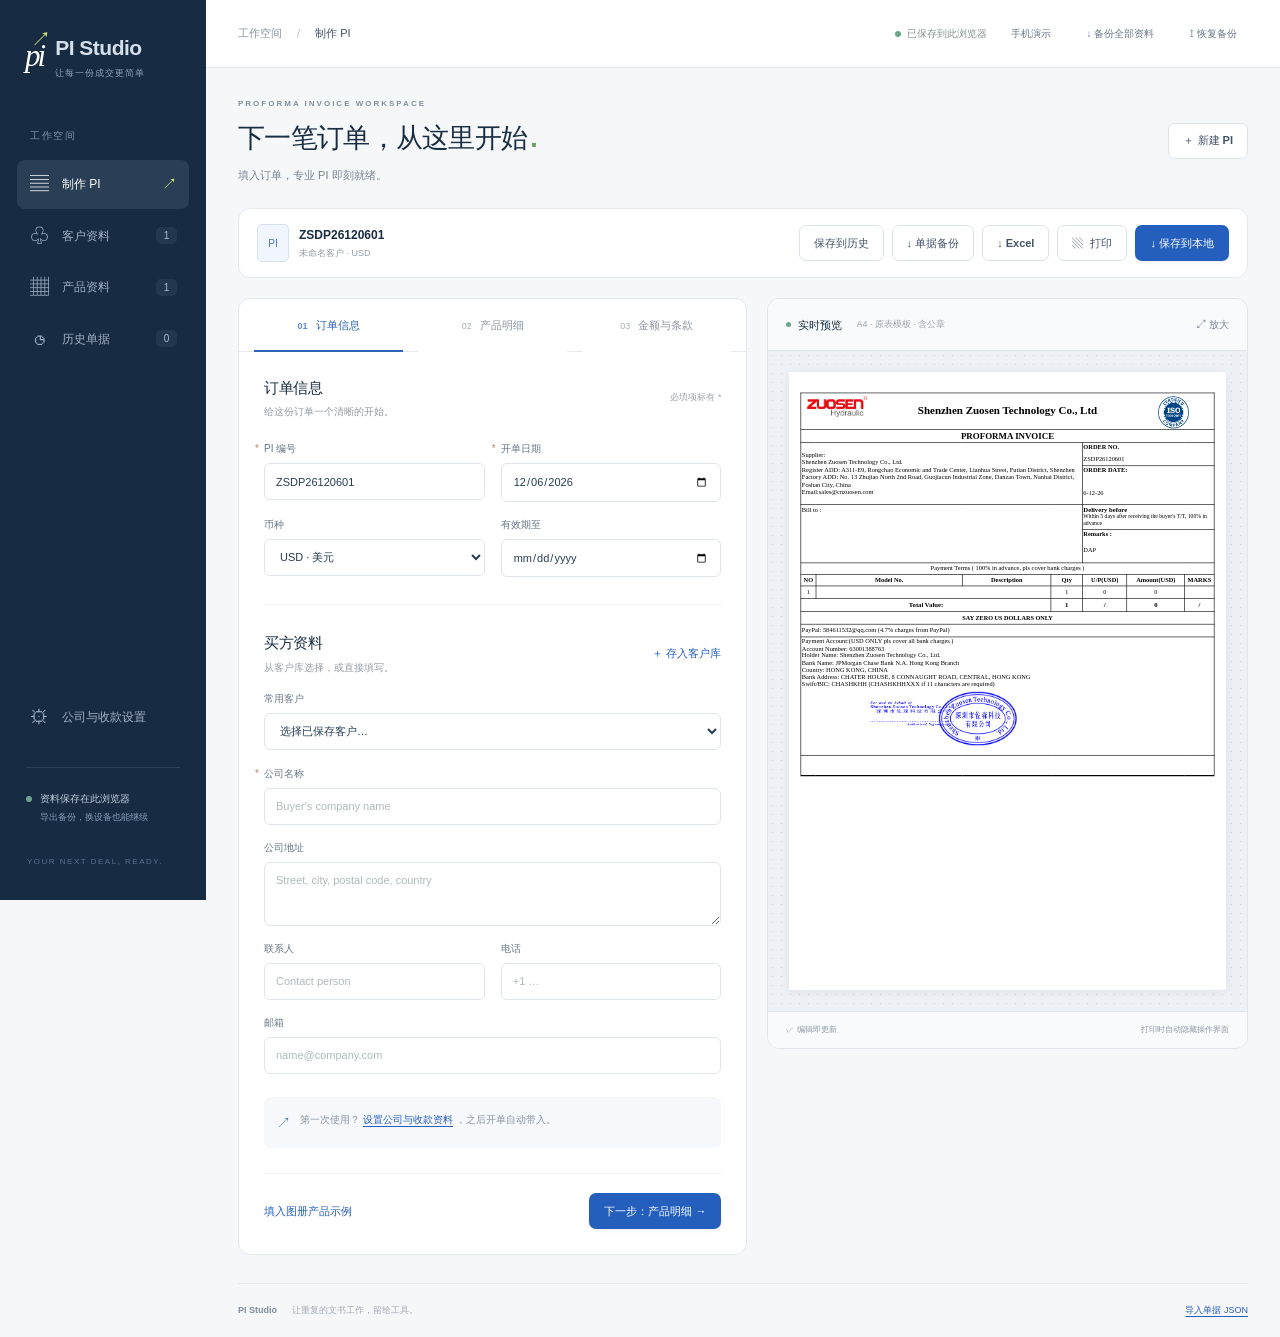
==== index.html @ 08037b8c "Publish mobile PI studio with original template and local PDF save" ====
<!doctype html>
<html lang="zh-CN">
<head>
  <meta charset="utf-8">
  <meta name="viewport" content="width=device-width, initial-scale=1, viewport-fit=cover">
  <meta name="theme-color" content="#172b43">
  <meta name="description" content="快速制作专业形式发票。实时预览、自动计算、Excel 导出和 PDF 打印，资料保存在本机。">
  <title>PI Studio · 快速制作形式发票</title>
  <link rel="icon" href="./favicon.svg" type="image/svg+xml">
  <link rel="stylesheet" href="./styles.css">
  <link rel="stylesheet" href="./mobile.css">
  <link rel="stylesheet" href="./template.css">
  <script defer src="./pi-utils.js"></script>
  <script defer src="./pi-pdf.js"></script>
  <script defer src="./app.js"></script>
</head>
<body>
  <a class="skip-link" href="#main">跳到主要内容</a>
  <header class="mobile-header mobile-only no-print"><div class="mobile-header-brand"><span class="mobile-brand-mark">pi</span><div><strong id="mobile-header-title">PI Studio</strong><span id="mobile-header-status">草稿自动保存在本机</span></div></div><button class="mobile-more-button" id="mobile-more" aria-label="更多操作" aria-haspopup="dialog"><svg viewBox="0 0 24 24" aria-hidden="true"><circle cx="5" cy="12" r="1.5"/><circle cx="12" cy="12" r="1.5"/><circle cx="19" cy="12" r="1.5"/></svg></button></header>
  <aside class="sidebar no-print">
    <a class="brand" href="#editor" aria-label="PI Studio 首页"><span class="brand-icon">pi<span>↗</span></span><span>PI Studio<small>让每一份成交更简单</small></span></a>
    <div class="nav-caption">工作空间</div>
    <nav aria-label="主要导航">
      <button class="nav-item active" data-view="editor"><span class="nav-icon">▤</span>制作 PI<span class="nav-arrow">↗</span></button>
      <button class="nav-item" data-view="customers"><span class="nav-icon">♧</span>客户资料<span class="nav-count" id="customer-count">0</span></button>
      <button class="nav-item" data-view="products"><span class="nav-icon">▦</span>产品资料<span class="nav-count" id="product-count">0</span></button>
      <button class="nav-item" data-view="history"><span class="nav-icon">◷</span>历史单据<span class="nav-count" id="history-count">0</span></button>
    </nav>
    <div class="sidebar-bottom">
      <button class="nav-item" data-view="settings"><span class="nav-icon">⚙</span>公司与收款设置</button>
      <div class="local-note"><span class="status-dot"></span><div>资料保存在此浏览器<small>导出备份，换设备也能继续</small></div></div>
      <div class="sidebar-foot">YOUR NEXT DEAL, READY.</div>
    </div>
  </aside>

  <div class="workspace">
    <header class="topbar no-print"><div class="breadcrumb">工作空间 <span>/</span> <strong id="breadcrumb-current">制作 PI</strong></div><div class="topbar-right"><span id="save-status" class="save-status" role="status"><span class="status-dot"></span>准备就绪</span><a class="button small ghost" href="./mobile-demo.html" target="_blank" rel="noopener" style="text-decoration:none">手机演示</a><button class="button small ghost" id="backup-all">↓ 备份全部资料</button><button class="button small ghost" id="restore-all">↥ 恢复备份</button></div></header>
    <main id="main">
      <section id="view-editor" class="view active">
        <div class="page-heading no-print"><div><div class="eyebrow">PROFORMA INVOICE WORKSPACE</div><h1>下一笔订单，从这里开始<span>.</span></h1><p>填入订单，专业 PI 即刻就绪。</p></div><button class="button secondary" id="new-invoice">＋ 新建 PI</button></div>
        <div class="action-bar no-print"><div class="document-name"><span class="doc-badge">PI</span><div><strong id="document-number">新建形式发票</strong><span id="document-subtitle">未命名客户 · USD</span></div></div><div class="action-buttons"><button class="button secondary" id="save-invoice">保存到历史</button><button class="button secondary" id="export-json" title="保存当前 PI 数据，可在其他设备导入">↓ 单据备份</button><button class="button secondary" id="export-excel">↓ Excel</button><button class="button secondary" id="print-invoice"><span>▧</span> 打印</button><button class="button primary" id="save-local" title="直接下载含公章的 A4 PDF 文件">↓ 保存到本地</button></div></div>
        <div class="editor-layout">
          <section class="editor-panel no-print" aria-label="PI 编辑表单">
            <div class="editor-tabs" role="tablist" aria-label="编辑步骤">
              <button class="editor-tab active" id="tab-order" role="tab" aria-selected="true" aria-controls="panel-order" data-panel="order"><span>01</span> 订单信息</button>
              <button class="editor-tab" id="tab-items" role="tab" aria-selected="false" aria-controls="panel-items" data-panel="items"><span>02</span> 产品明细</button>
              <button class="editor-tab" id="tab-terms" role="tab" aria-selected="false" aria-controls="panel-terms" data-panel="terms"><span>03</span> 金额与条款</button>
              <button class="editor-tab mobile-only" id="tab-preview" role="tab" aria-selected="false" aria-controls="invoice-preview-panel" data-panel="preview"><span>04</span> 预览</button>
            </div>

            <div id="panel-order" class="editor-content tab-panel active" role="tabpanel" aria-labelledby="tab-order">
              <div class="section-title"><div><h2>订单信息</h2><p>给这份订单一个清晰的开始。</p></div><span class="subtle-tag">必填项标有 *</span></div>
              <div class="form-grid order-meta-grid">
                <label class="meta-number">PI 编号 <span class="required">*</span><input data-field="meta.number" autocomplete="off" placeholder="例：PI20261009-001" maxlength="100"></label>
                <label>开单日期 <span class="required">*</span><input data-field="meta.date" type="date"></label>
                <label>币种<select data-field="meta.currency"><option value="USD">USD · 美元</option><option value="EUR">EUR · 欧元</option><option value="CNY">CNY · 人民币</option><option value="GBP">GBP · 英镑</option></select></label>
                <details class="meta-extra-details" id="meta-extra-details" open><summary class="mobile-only">有效期 <span>选填</span></summary><label>有效期至<input data-field="meta.validUntil" type="date"></label></details>
              </div>
              <div class="section-divider"></div>
              <div class="section-title compact"><div><h2>买方资料</h2><p>从客户库选择，或直接填写。</p></div><button class="text-button" id="save-customer">＋ 存入客户库</button></div>
              <label class="full-label">常用客户<select id="customer-select"><option value="">选择已保存客户…</option></select></label>
              <div class="form-grid">
                <label class="span-2">公司名称 <span class="required">*</span><input data-field="buyer.name" placeholder="Buyer's company name" autocomplete="organization" maxlength="200"></label>
                <details class="buyer-details span-2" id="buyer-details" open><summary class="mobile-only">地址与联系方式 <span>选填</span></summary><div class="form-grid"><label class="span-2">公司地址<textarea data-field="buyer.address" placeholder="Street, city, postal code, country" rows="2" maxlength="2000"></textarea></label>
                <label>联系人<input data-field="buyer.contact" placeholder="Contact person" maxlength="200"></label>
                <label>电话<input data-field="buyer.phone" type="tel" placeholder="+1 …" maxlength="80"></label>
                <label class="span-2">邮箱<input data-field="buyer.email" type="email" placeholder="name@company.com" maxlength="254"></label></div></details>
              </div>
              <div class="info-note"><span>↗</span><div>第一次使用？<button class="inline-button" data-view="settings">设置公司与收款资料</button>，之后开单自动带入。</div></div>
              <div class="panel-footer"><button class="text-button" id="load-demo">填入图册产品示例</button><button class="button primary" data-next="items">下一步：产品明细 →</button></div>
            </div>

            <div id="panel-items" class="editor-content tab-panel" role="tabpanel" aria-labelledby="tab-items" hidden>
              <div class="section-title"><div><h2>产品明细</h2><p>数量 × 单价，金额自动计算。</p></div><button class="button small secondary" id="add-item">＋ 添加产品</button></div>
              <label class="full-label">从产品库添加<select id="product-select"><option value="">选择已保存产品…</option></select></label>
              <div id="items-editor"></div>
              <button class="add-item-area" id="add-item-bottom">＋ 再添加一项产品</button>
              <div class="items-summary"><span>产品小计 <small id="items-count">0 项</small></span><strong id="items-subtotal">USD 0.00</strong></div>
              <div class="panel-footer"><button class="button ghost" data-next="order">← 订单信息</button><button class="button primary" data-next="terms">下一步：金额与条款 →</button></div>
            </div>

            <div id="panel-terms" class="editor-content tab-panel" role="tabpanel" aria-labelledby="tab-terms" hidden>
              <div class="section-title"><div><h2>金额与条款</h2><p>确认费用、交付与付款约定。</p></div></div>
              <div class="form-grid">
                <label>运费<input data-field="adjustments.shipping" type="number" min="0" step="0.01" inputmode="decimal"></label>
                <label>其他费用<input data-field="adjustments.other" type="number" min="0" step="0.01" inputmode="decimal"></label>
                <label>折扣金额<input data-field="adjustments.discount" type="number" min="0" step="0.01" inputmode="decimal"></label>
                <label>订金比例（%）<input data-field="adjustments.depositPercent" type="number" min="0" max="100" step="0.01" inputmode="decimal"></label>
              </div>
              <div class="total-card"><div><span>订单总额</span><strong id="total-display">USD 0.00</strong></div><div class="deposit-breakdown"><span>订金 <b id="deposit-display">0.00</b></span><span>尾款 <b id="balance-display">0.00</b></span></div></div>
              <div class="form-grid">
                <label>贸易条款<select data-field="meta.incoterm"><option value="">请选择</option><option>EXW</option><option>FCA</option><option>FOB</option><option>CFR</option><option>CIF</option><option>CPT</option><option>CIP</option><option>DAP</option><option>DPU</option><option>DDP</option><option>FAS</option></select></label>
                <label>指定地点 / 港口<input data-field="meta.port" placeholder="例：DAP Berlin, Germany" maxlength="200"></label>
                <label class="span-2">交货期<input data-field="meta.leadTime" placeholder="例：Within 25 days after receipt of deposit" maxlength="200"></label>
                <label class="span-2">付款条款<textarea data-field="meta.paymentTerms" rows="3" placeholder="例：30% T/T deposit, 70% balance before shipment." maxlength="2000"></textarea></label>
                <label class="span-2">备注 / 其他约定<textarea data-field="notes" rows="3" placeholder="Packaging, warranty, shipping instructions…" maxlength="8000"></textarea></label>
              </div>
              <details class="bank-details"><summary>本单卖方与收款资料 <span>点击展开编辑</span></summary><div id="invoice-seller-fields" class="form-grid"></div><div id="invoice-bank-fields" class="form-grid"></div></details>
              <div class="panel-footer"><button class="button ghost" data-next="items">← 产品明细</button><button class="button primary" id="finish-invoice">检查并打印 PI →</button></div>
            </div>
            <div id="validation" class="validation" role="alert" hidden></div>
          </section>

          <section class="preview-panel" id="invoice-preview-panel" aria-label="PI 实时预览" tabindex="0">
            <div class="preview-toolbar no-print"><div><span class="live-dot"></span><strong>实时预览</strong><span class="preview-size">A4 · 原表模板 · 含公章</span></div><div class="preview-tools"><button class="text-button mobile-only" id="preview-zoom" aria-pressed="false">100% 阅读</button><button class="text-button" id="expand-preview">⤢ 放大</button></div></div>
            <div class="mobile-preview-hint mobile-only no-print" id="preview-hint">点「100% 阅读」查看细节，左右滑动单据。</div>
            <div class="preview-stage" id="preview-stage"><div id="invoice-viewport"><article id="invoice" class="invoice-paper" lang="en" aria-label="Proforma invoice"></article></div></div>
            <div class="preview-foot no-print"><span>✓ 编辑即更新</span><span>打印时自动隐藏操作界面</span></div>
          </section>
        </div>
      </section>

      <section id="view-customers" class="view no-print" hidden></section>
      <section id="view-products" class="view no-print" hidden></section>
      <section id="view-history" class="view no-print" hidden></section>
      <section id="view-settings" class="view no-print" hidden></section>
      <footer class="workspace-footer no-print"><span>PI Studio</span><span>让重复的文书工作，留给工具。</span><button class="inline-button" id="import-invoice">导入单据 JSON</button></footer>
    </main>
  </div>

  <div class="mobile-action-dock mobile-only no-print" id="mobile-dock"><div class="mobile-dock-total"><small>订单总额</small><strong id="mobile-total">USD 0.00</strong></div><button class="button secondary" id="mobile-preview-btn">预览</button><button class="button primary" id="mobile-next">下一步 →</button></div>
  <nav class="mobile-nav mobile-only no-print" aria-label="手机工作区导航">
    <button class="mobile-nav-item active" data-view="editor"><svg viewBox="0 0 24 24" aria-hidden="true"><path d="M14 3H5a1 1 0 0 0-1 1v16a1 1 0 0 0 1 1h14a1 1 0 0 0 1-1V9zM14 3v6h6M8 13h8M8 17h5"/></svg><span>制作</span></button>
    <button class="mobile-nav-item" data-view="customers"><svg viewBox="0 0 24 24" aria-hidden="true"><circle cx="9" cy="8" r="3"/><path d="M3 21v-3a6 6 0 0 1 12 0v3M16 5a3 3 0 0 1 0 6M17 14a5 5 0 0 1 4 5v2"/></svg><span>客户</span></button>
    <button class="mobile-nav-item" data-view="products"><svg viewBox="0 0 24 24" aria-hidden="true"><path d="m12 3 9 5-9 5-9-5zM3 8v9l9 5 9-5V8M12 13v9M7 5.8l9 5"/></svg><span>产品</span></button>
    <button class="mobile-nav-item" data-view="history"><svg viewBox="0 0 24 24" aria-hidden="true"><path d="M3 11a9 9 0 1 1 2 7M3 5v6h6M12 7v5l3 2"/></svg><span>历史</span></button>
    <button class="mobile-nav-item" data-view="settings"><svg viewBox="0 0 24 24" aria-hidden="true"><circle cx="12" cy="12" r="3"/><path d="m9 3-1 3-3 1-2 3 2 2-1 3 2 3 3-1 3 2 3-2 3 1 2-3-1-3 2-2-2-3-3-1-1-3z"/></svg><span>设置</span></button>
  </nav>

  <dialog id="mobile-sheet" class="bottom-sheet no-print" aria-labelledby="mobile-sheet-title"><div class="sheet-heading"><div><h2 id="mobile-sheet-title">单据操作</h2><p>你的资料仅保存在此浏览器</p></div><button class="icon-button" id="close-mobile-sheet" aria-label="关闭操作菜单">×</button></div><div class="sheet-action-list">
    <button class="sheet-action" data-mobile-action="local"><svg viewBox="0 0 24 24" aria-hidden="true"><path d="M12 3v12m-4-4 4 4 4-4M4 15v6h16v-6"/></svg><div><strong>保存到本地</strong><small>直接下载含公章的 A4 PDF 文件</small></div><span>›</span></button>
    <button class="sheet-action" data-mobile-action="print"><svg viewBox="0 0 24 24" aria-hidden="true"><path d="M6 9V3h12v6M6 18H3V9h18v9h-3M6 14h12v7H6zM17 11h1"/></svg><div><strong>打印 / 保存 PDF</strong><small>系统打印中选择「另存为 PDF」</small></div><span>›</span></button>
    <button class="sheet-action" data-mobile-action="share"><svg viewBox="0 0 24 24" aria-hidden="true"><path d="M12 15V3m-4 4 4-4 4 4M5 11v10h14V11"/></svg><div><strong>分享 Excel 文件</strong><small>通过手机系统分享发送单据</small></div><span>›</span></button>
    <button class="sheet-action" data-mobile-action="excel"><svg viewBox="0 0 24 24" aria-hidden="true"><path d="M14 3H5v18h14V8zM14 3v5h5M8 12l6 6m0-6-6 6"/></svg><div><strong>下载 Excel</strong><small>可继续编辑的 .xlsx 文件</small></div><span>›</span></button>
    <button class="sheet-action" data-mobile-action="save"><svg viewBox="0 0 24 24" aria-hidden="true"><path d="M19 21H3V3h14l4 4v14zM7 3v6h9V3M7 21v-8h10v8"/></svg><div><strong>保存到历史</strong><small>按 PI 编号保存，随时重新打开</small></div><span>›</span></button>
    <button class="sheet-action" data-mobile-action="new"><svg viewBox="0 0 24 24" aria-hidden="true"><path d="M12 5v14M5 12h14"/></svg><div><strong>新建 PI</strong><small>带入默认公司、收款和付款条款</small></div><span>›</span></button>
    <button class="sheet-action" data-mobile-action="demo"><svg viewBox="0 0 24 24" aria-hidden="true"><path d="m8 4 12 8-12 8z"/></svg><div><strong>体验图册产品示例</strong><small>虚构客户 + 图册液压泵，价格待填</small></div><span>›</span></button>
    <div class="sheet-divider"></div>
    <button class="sheet-action" data-mobile-action="backup"><svg viewBox="0 0 24 24" aria-hidden="true"><path d="M12 3v12m-4-4 4 4 4-4M4 15v6h16v-6"/></svg><div><strong>备份全部资料</strong><small>换手机前先导出，包含客户和单据</small></div><span>›</span></button>
    <button class="sheet-action" data-mobile-action="restore"><svg viewBox="0 0 24 24" aria-hidden="true"><path d="M12 16V4m-4 4 4-4 4 4M4 15v6h16v-6"/></svg><div><strong>恢复全部备份</strong><small>导入 PI Studio JSON 备份</small></div><span>›</span></button>
    <button class="sheet-action" data-mobile-action="import"><svg viewBox="0 0 24 24" aria-hidden="true"><path d="M14 3H5v18h14V8zM14 3v5h5M3 13h10m-3-3 3 3-3 3"/></svg><div><strong>导入单份 PI</strong><small>打开之前导出的单据 JSON</small></div><span>›</span></button>
    <button class="sheet-action" data-mobile-action="invoice-backup"><svg viewBox="0 0 24 24" aria-hidden="true"><path d="M14 3H5v18h14V8zM14 3v5h5M12 11v7m-3-3 3 3 3-3"/></svg><div><strong>备份当前 PI</strong><small>单份 JSON，可换设备接着编辑</small></div><span>›</span></button>
  </div></dialog>

  <dialog id="edit-dialog" class="edit-dialog no-print"><form id="dialog-form"><div class="dialog-heading"><h2 id="dialog-title">编辑资料</h2><button class="icon-button" type="button" id="close-dialog" aria-label="关闭">×</button></div><div id="dialog-fields" class="form-grid"></div><div class="dialog-actions"><button class="button secondary" type="button" id="cancel-dialog">取消</button><button class="button primary" type="submit">保存资料</button></div></form></dialog>
  <dialog id="confirm-dialog" class="confirm-dialog no-print"><h2 id="confirm-title"></h2><p id="confirm-message"></p><div class="dialog-actions"><button class="button secondary" id="confirm-cancel">取消</button><button class="button primary" id="confirm-ok">确定</button></div></dialog>
  <div id="toast" class="toast no-print" role="status" aria-live="polite" hidden></div>
  <input type="file" id="json-file" accept=".json,application/json" hidden>
</body>
</html>
---- styles.css ----
:root{--ink:#192d43;--muted:#7a8593;--line:#e5e9ee;--bg:#f5f7f9;--blue:#255fbe;--green:#477e6b;--sidebar:206px;--radius:12px;font-family:Inter,-apple-system,BlinkMacSystemFont,"Segoe UI","PingFang SC","Microsoft YaHei",sans-serif;color:var(--ink);background:var(--bg);font-synthesis:none}
*{box-sizing:border-box}body{margin:0;font-size:13px;line-height:1.5}button,input,textarea,select{font:inherit}button,a,input,textarea,select{-webkit-tap-highlight-color:transparent}button{cursor:pointer}a{color:inherit}button{color:inherit}button:disabled{opacity:.5;cursor:default}button:focus-visible,a:focus-visible,summary:focus-visible{outline:3px solid #75a8ed;outline-offset:3px}button{transition:background-color .15s,color .15s,box-shadow .15s}button:active{transform:translateY(1px)}[hidden]{display:none!important}.skip-link{position:fixed;left:20px;top:-60px;z-index:50;padding:12px;background:white}.skip-link:focus{top:12px}.sidebar{position:fixed;inset:0 auto 0 0;width:var(--sidebar);background:#172b43;color:#d6dfeb;padding:32px 17px;display:flex;flex-direction:column;z-index:20}.brand{display:flex;gap:12px;align-items:center;text-decoration:none;padding:0 8px;font-size:21px;font-weight:650;letter-spacing:-.5px;white-space:nowrap}.brand-icon{position:relative;display:inline-flex;align-items:center;font-family:Georgia,serif;font-style:italic;font-weight:normal;font-size:31px;letter-spacing:-3px;color:white}.brand-icon span{position:absolute;font-style:normal;color:#d6ef79;font-family:Arial,sans-serif;right:-5px;top:-9px;font-size:20px}.brand small{display:block;font-size:9px;font-weight:400;color:#8fa2b8;margin-top:3px;letter-spacing:1px}.nav-caption{font-size:10px;letter-spacing:1.5px;color:#8195ad;margin:48px 13px 14px}.nav-item{display:flex;align-items:center;width:100%;border:0;background:transparent;gap:12px;color:#9fb0c4;min-height:45px;border-radius:8px;padding:10px 12px;text-align:left;margin:3px 0;font-size:12px}.nav-item.active{background:#2a3e56;color:#fff}.nav-icon{font-size:19px;width:21px;text-align:center;font-weight:400}.nav-arrow{margin-left:auto;color:#d6ef79;font-size:15px}.nav-count{margin-left:auto;font-size:10px;background:#23384f;color:#a6b8cc;min-width:21px;text-align:center;padding:1px 5px;border-radius:5px}.sidebar-bottom{margin-top:auto}.local-note{display:flex;align-items:flex-start;gap:8px;font-size:10px;border-top:1px solid #304156;margin:25px 9px 0;padding-top:23px;color:#c0cddd}.status-dot,.live-dot{display:inline-block;border-radius:50%;width:6px;height:6px;background:#6ba68a;flex-shrink:0}.local-note .status-dot{margin-top:5px}.local-note small{display:block;color:#859bb4;font-size:9px;margin-top:5px}.sidebar-foot{color:#59718c;font-size:8px;letter-spacing:1.5px;margin:32px 10px 0}.workspace{margin-left:var(--sidebar)}.topbar{height:68px;border-bottom:1px solid var(--line);background:#fff;display:flex;align-items:center;justify-content:space-between;padding:0 32px}.breadcrumb{font-size:11px;color:#8994a0}.breadcrumb span{padding:0 12px;color:#b7bec8}.breadcrumb strong{font-weight:500;color:#425064}.topbar-right{display:flex;align-items:center;gap:13px}.save-status{display:flex;align-items:center;gap:6px;color:#87918e;font-size:10px;white-space:nowrap}main{padding:30px 32px 0;max-width:1800px;margin:auto}.page-heading{display:flex;align-items:center;justify-content:space-between;margin-bottom:25px}.eyebrow{font-size:8px;letter-spacing:2px;color:#8190a0;font-weight:600;margin-bottom:10px}h1{font-size:27px;font-weight:600;line-height:1.4;letter-spacing:-.7px;margin:0}h1 span{color:#759d67;margin-left:3px}.page-heading p{font-size:11px;color:var(--muted);margin:9px 0 0}.button{border:1px solid transparent;border-radius:7px;min-height:36px;padding:8px 14px;font-size:11px;font-weight:550;display:inline-flex;gap:7px;align-items:center;justify-content:center;white-space:nowrap}.button.primary{background:var(--blue);color:#fff;box-shadow:0 2px 3px #1e4c8d12}.button.secondary{background:white;border-color:#dce2e9;color:#42536a}.button.ghost{background:transparent;color:#6a778a}.button.small{min-height:29px;padding:5px 10px;font-size:10px}.text-button,.inline-button{background:none;border:0;color:var(--blue);font-size:11px;padding:2px 0;white-space:nowrap}.inline-button{text-decoration:underline;text-underline-offset:3px}.action-bar{display:flex;justify-content:space-between;align-items:center;gap:12px;padding:15px 18px;background:white;border:1px solid var(--line);border-radius:var(--radius);margin-bottom:20px}.document-name{display:flex;align-items:center;gap:10px;min-width:0}.doc-badge{border:1px solid #d6e1f4;background:#f0f5fe;color:#4579b9;font-size:10px;width:32px;height:38px;border-radius:5px;display:flex;align-items:center;justify-content:center;flex-shrink:0}.document-name strong{display:block;font-size:12px;font-weight:600;max-width:240px;overflow:hidden;text-overflow:ellipsis;white-space:nowrap}.document-name div>span{display:block;color:#929ba6;font-size:9px;margin-top:3px;max-width:250px;overflow:hidden;text-overflow:ellipsis;white-space:nowrap}.action-buttons{display:flex;gap:8px;flex-wrap:wrap}.editor-layout{display:grid;grid-template-columns:minmax(0,1.06fr) minmax(0,1fr);align-items:start;gap:20px}.editor-panel{border:1px solid var(--line);background:white;border-radius:var(--radius);overflow:hidden}.editor-tabs{display:flex;border-bottom:1px solid var(--line);padding:0 15px;gap:15px}.editor-tab{flex:1;border:0;border-bottom:2px solid transparent;color:#8b94a2;background:white;padding:18px 0 16px;font-size:11px;white-space:nowrap;margin-bottom:-1px}.editor-tab span{font-size:9px;margin-right:5px;opacity:.75}.editor-tab.active{border-bottom-color:#2c63b8;color:#2c63b8;font-weight:600}.editor-content{padding:25px}.section-title{display:flex;gap:12px;align-items:center;justify-content:space-between;margin-bottom:22px}.section-title h2{font-size:15px;letter-spacing:-.4px;margin:0;font-weight:600}.section-title p{font-size:10px;color:#939ca7;margin:5px 0 0}.section-title.compact{margin-bottom:16px}.subtle-tag{font-size:9px;color:#9ca5af;white-space:nowrap}.form-grid{display:grid;grid-template-columns:1fr 1fr;gap:15px 16px}.form-grid label,.full-label{display:flex;flex-direction:column;gap:7px;font-size:10px;color:#677585;font-weight:500;position:relative}.required{color:#b08964;font-size:10px;position:absolute;left:auto;top:0;transform:translateX(-9px)}input,textarea,select{width:100%;border:1px solid #e0e5eb;border-radius:6px;background:#fff;color:#263c54;padding:9px 11px;font-size:11px;min-height:37px;outline:none;transition:border-color .15s,box-shadow .15s}input:focus,textarea:focus,select:focus{border-color:#6e98d0;box-shadow:0 0 0 3px #2f6dc713}input::placeholder,textarea::placeholder{color:#b1b7c0;font-weight:400}textarea{resize:vertical;line-height:1.5;min-height:64px}input[type=number]{appearance:textfield;-moz-appearance:textfield}input::-webkit-inner-spin-button{opacity:1}select{cursor:pointer;padding-right:26px}input[type=date]{min-width:0}.span-2{grid-column:1/-1}.section-divider{height:1px;background:#eef0f4;margin:27px 0}.full-label{margin-bottom:16px}.info-note{display:flex;gap:9px;margin-top:23px;background:#f6f8fb;padding:12px;border-radius:7px;font-size:10px;color:#8994a2;line-height:1.8}.info-note>span{color:#6388b6;font-size:15px}.info-note .inline-button{font-size:10px;margin:0 3px}.panel-footer{border-top:1px solid #edf0f3;margin-top:25px;padding-top:19px;display:flex;align-items:center;justify-content:space-between;gap:12px}.preview-panel{background:#edf0f4;border:1px solid #e0e5eb;border-radius:var(--radius);position:sticky;top:20px;overflow:hidden}.preview-toolbar{display:flex;justify-content:space-between;align-items:center;padding:16px 18px;background:#f9fafb;border-bottom:1px solid #e1e6ec}.preview-toolbar>div{display:flex;align-items:center;gap:7px}.live-dot{width:5px;height:5px}.preview-toolbar strong{font-size:11px;font-weight:500}.preview-size{font-size:9px;color:#9aa4af;margin-left:7px}.preview-toolbar button{color:#738397;font-size:10px}.preview-stage{padding:21px;overflow:hidden;min-height:200px;background-color:#edf0f4;background-image:radial-gradient(#ced5df 0.6px,transparent .6px);background-size:9px 9px}#invoice-viewport{position:relative;margin:auto}.invoice-paper{width:720px;min-height:1018px;padding:42px 38px 35px;background:#fff;box-shadow:0 3px 16px #26364c10;transform-origin:top left;color:#243446;font-family:Arial,"PingFang SC","Microsoft YaHei",sans-serif;font-size:11px;line-height:1.55;overflow-wrap:anywhere}.invoice-top{display:flex;align-items:flex-start;justify-content:space-between;padding-bottom:20px;border-bottom:2px solid #22364d;gap:25px}.invoice-wordmark{display:flex;align-items:center;gap:11px;max-width:60%}.invoice-logo{max-width:100px;max-height:60px;object-fit:contain}.invoice-company{font-size:17px;font-weight:700;line-height:1.25;color:#22364d;white-space:pre-line}.invoice-type{text-align:right;font-size:22px;line-height:1.2;letter-spacing:1px;font-weight:700}.invoice-type small{display:block;font-size:8px;letter-spacing:1.7px;font-weight:400;color:#8996a5;margin-top:7px}.invoice-meta{display:flex;justify-content:space-between;padding:11px 0;margin-bottom:17px;color:#627386;font-size:9px;border-bottom:1px solid #e4e8ec;gap:10px}.invoice-meta b{color:#243446;font-weight:600}.invoice-parties{display:grid;grid-template-columns:1fr 1fr;gap:30px;margin-bottom:23px}.invoice-label{font-size:8px;color:#8a97a6;letter-spacing:1.4px;font-weight:600;margin-bottom:7px}.party-name{font-weight:700;font-size:12px;margin-bottom:4px;white-space:pre-line}.party-detail{font-size:10px;color:#627182;white-space:pre-line}.invoice-table{border-collapse:collapse;width:100%;font-size:10px;table-layout:fixed}.invoice-table th{background:#f1f4f7;color:#42546a;font-size:8px;letter-spacing:.4px;text-align:left;padding:10px 6px;border-top:1px solid #d9e1e9;border-bottom:1px solid #d9e1e9;line-height:1.5}.invoice-table td{padding:13px 6px;vertical-align:top;border-bottom:1px solid #e7ebef}.invoice-table .num{text-align:right;font-variant-numeric:tabular-nums}.invoice-table .center{text-align:center}.invoice-table .item-desc{font-weight:600;white-space:pre-line}.invoice-table .item-spec{font-size:9px;color:#7c8897;white-space:pre-line;margin-top:3px}.invoice-table .item-model{white-space:pre-line}.invoice-table .item-marks{white-space:pre-line;font-size:9px}.invoice-summary{display:flex;justify-content:space-between;gap:25px;margin-top:21px}.invoice-delivery{flex:1;color:#6c7b8a;font-size:9px}.invoice-delivery p{margin:0 0 7px;white-space:pre-line}.invoice-delivery b{color:#34495f}.invoice-totals{width:235px;flex-shrink:0;font-size:10px}.invoice-totals>div{display:flex;justify-content:space-between;gap:12px;padding:4px 0}.invoice-totals>div span:last-child{font-variant-numeric:tabular-nums;white-space:nowrap}.invoice-totals .grand-total{border-top:1px solid #263e56;border-bottom:1px solid #e4e8ed;font-size:14px;font-weight:700;margin:8px 0;padding:10px 0;color:#1f426a}.invoice-terms{margin-top:27px;padding-top:15px;border-top:1px solid #e3e8ed}.invoice-terms p{margin:5px 0 12px;font-size:10px;white-space:pre-line;color:#596b7e}.invoice-bank{display:grid;grid-template-columns:1fr 1fr;gap:7px 20px;background:#f6f8fa;padding:14px;margin-top:19px;font-size:9px}.invoice-bank .invoice-label{grid-column:1/-1;margin-bottom:0}.invoice-bank>div:not(.invoice-label){white-space:pre-line;color:#56697e}.invoice-bank b{display:block;color:#30465d;font-size:8px;margin-bottom:2px;font-weight:500}.invoice-signatures{display:flex;justify-content:space-between;gap:45px;margin-top:45px;font-size:9px;color:#798696}.invoice-signatures>div{width:40%;border-top:1px solid #bcc7d2;padding-top:8px}.invoice-footer{margin-top:25px;padding-top:10px;border-top:1px solid #edf0f3;display:flex;justify-content:space-between;font-size:7px;letter-spacing:.6px;color:#a7b0ba}.placeholder-text{color:#b6bec8}.preview-foot{padding:12px 18px;display:flex;justify-content:space-between;font-size:8px;color:#8e9aa7;background:#f9fafb;border-top:1px solid #e1e6ec}.preview-expanded{position:fixed;inset:16px 8%;z-index:35;overflow:auto;max-height:calc(100vh - 32px);box-shadow:0 15px 100px #16294455}.preview-expanded .preview-stage{max-width:900px;margin:auto}.preview-expanded .preview-toolbar{position:sticky;top:0;z-index:2}.preview-expanded .preview-foot{display:none}.preview-backdrop{position:fixed;inset:0;background:#1428407a;z-index:34}.item-card{border:1px solid var(--line);border-radius:8px;margin-bottom:15px;padding:16px}.item-card-heading{display:flex;justify-content:space-between;align-items:center;margin-bottom:13px}.item-index{font-size:10px;font-weight:600;color:#567497}.item-card-actions{display:flex;gap:12px}.item-card-actions button{font-size:9px;color:#8591a0;background:none;border:0;padding:2px}.item-card .form-grid{gap:11px}.item-card .quantity-grid{display:grid;grid-template-columns:1fr .7fr 1.1fr;gap:10px;grid-column:1/-1}.line-total{display:flex;justify-content:space-between;font-size:10px;background:#f7f9fb;border-radius:5px;margin-top:13px;padding:8px 10px;color:#8592a0}.line-total strong{color:#415e7d;font-weight:600;font-variant-numeric:tabular-nums}.add-item-area{width:100%;border:1px dashed #ccd8e7;color:#52739a;background:#f9fbfd;border-radius:7px;padding:12px;font-size:11px}.items-summary{display:flex;justify-content:space-between;padding:19px 0 0;font-size:11px}.items-summary small{margin-left:8px;font-size:9px;color:#9aa4af}.items-summary strong{font-size:16px;font-variant-numeric:tabular-nums}.total-card{padding:18px 20px;background:#f2f6fc;border:1px solid #e3ebf8;border-radius:9px;margin:20px 0 24px}.total-card>div:first-child{display:flex;justify-content:space-between;align-items:center;font-size:11px;color:#5d7596}.total-card strong{font-size:24px;font-weight:600;font-variant-numeric:tabular-nums;letter-spacing:-.7px;color:#285a9e}.deposit-breakdown{display:flex;gap:25px;font-size:10px;color:#8496af;border-top:1px solid #e1e9f5;margin-top:12px;padding-top:12px;justify-content:flex-end}.deposit-breakdown b{color:#547297;margin-left:8px;font-weight:500}.bank-details{border:1px solid #e4e9ef;border-radius:7px;padding:12px 13px;margin-top:20px}.bank-details summary{cursor:pointer;font-size:11px;color:#627991}.bank-details summary span{font-size:9px;color:#9aa6b3;float:right}.bank-details .form-grid{margin-top:20px}.validation{margin:0 24px 23px;padding:12px 16px;background:#fff6ee;border:1px solid #ecd8c1;border-radius:7px;color:#9c6333;font-size:11px}.validation ul{margin:5px 0;padding-left:18px}.workspace-footer{display:flex;align-items:center;gap:15px;margin-top:28px;padding:18px 0;border-top:1px solid #e6eaef;color:#a3abb5;font-size:9px}.workspace-footer>span:first-child{font-weight:600;color:#7f8e9e}.workspace-footer button{margin-left:auto;font-size:9px}.empty-state{text-align:center;padding:70px 25px;background:white;border:1px solid var(--line);border-radius:12px}.empty-symbol{font-size:40px;font-weight:200;color:#a9bbd1;margin-bottom:14px}.empty-state h2{font-size:18px;font-weight:500;margin:0 0 10px}.empty-state p{font-size:12px;color:#8c98a6;margin-bottom:20px}.library-grid{display:grid;grid-template-columns:repeat(3,minmax(0,1fr));gap:18px}.library-card{background:white;border:1px solid var(--line);border-radius:11px;padding:23px;min-width:0}.library-card .card-badge{display:inline-flex;background:#f0f4fa;color:#6483a9;border-radius:7px;width:38px;height:38px;align-items:center;justify-content:center;font-size:15px;margin-bottom:17px}.library-card h2{font-size:15px;margin:0 0 7px;overflow-wrap:anywhere}.library-card p{font-size:11px;color:#909ca9;white-space:pre-line;margin:4px 0;overflow-wrap:anywhere}.card-meta{display:flex;justify-content:space-between;margin-top:16px;font-size:12px;color:#547299}.card-actions{border-top:1px solid #eef1f5;display:flex;align-items:center;gap:15px;padding-top:14px;margin-top:18px}.card-actions .delete-button{margin-left:auto;color:#a3aab4;font-size:10px}.library-search{max-width:350px;margin-bottom:22px;background:white}.settings-card{background:white;border:1px solid var(--line);border-radius:12px;padding:28px;max-width:830px;margin-bottom:20px}.settings-card h2{font-size:15px;margin:0 0 8px}.settings-card>p{color:#909ba8;font-size:11px;margin:0 0 23px}.settings-card .form-grid{margin-bottom:20px}.logo-upload{display:flex;align-items:center;gap:20px}.logo-preview{width:100px;height:70px;border:1px dashed #d0dae5;border-radius:8px;display:flex;align-items:center;justify-content:center;color:#a4b1c0;font-size:11px;background:#fafbfd}.logo-preview img{max-width:90%;max-height:90%;object-fit:contain}.logo-actions p{font-size:10px;color:#9aa5b2;margin:6px 0}.settings-footer{display:flex;gap:10px;margin-top:23px;flex-wrap:wrap}.edit-dialog,.confirm-dialog{border:1px solid #dbe2ec;border-radius:14px;padding:26px;width:min(560px,calc(100vw - 32px));color:var(--ink);box-shadow:0 18px 80px #15283f30}.edit-dialog::backdrop,.confirm-dialog::backdrop{background:#14284066}.dialog-heading{display:flex;justify-content:space-between;align-items:center;margin-bottom:22px}.dialog-heading h2,.confirm-dialog h2{font-size:18px;margin:0;font-weight:600}.icon-button{background:none;border:0;font-size:24px;color:#8c9aac;line-height:1;padding:4px}.dialog-actions{display:flex;justify-content:flex-end;gap:10px;margin-top:24px}.confirm-dialog p{color:#8794a4;font-size:12px;line-height:1.8;margin-top:16px}.toast{position:fixed;bottom:28px;left:calc(50% + 70px);transform:translateX(-50%);z-index:100;padding:12px 20px;color:#fff;background:#253f57;border-radius:8px;box-shadow:0 5px 25px #172b4333;font-size:12px;max-width:min(500px,90vw)}.toast.error{background:#925437}.storage-warning{color:#a97646!important}.danger-button{color:#a66d53!important}.small-help{font-size:10px;color:#919eac}.view{min-width:0}.visually-hidden{position:absolute;width:1px;height:1px;padding:0;margin:-1px;overflow:hidden;clip:rect(0,0,0,0);white-space:nowrap;border:0}
@media(hover:hover){.button.primary:hover{background:#1c50a4}.button.secondary:hover{background:#f7f9fc;border-color:#bfcddf}.nav-item:hover{background:#263b53;color:#fff}.text-button:hover,.inline-button:hover{color:#163f78}.add-item-area:hover{background:#f0f5fc}.item-card-actions button:hover{color:#295b99}}
@media(min-width:1600px){:root{--sidebar:230px}main{padding:35px 40px 0}.topbar{padding:0 40px}.editor-layout{gap:26px;grid-template-columns:minmax(0,1fr) minmax(0,1fr)}.editor-content{padding:30px}.section-title{margin-bottom:25px}.form-grid{gap:18px}input,textarea,select{min-height:40px}.sidebar{padding-top:37px}.brand{font-size:23px}}
@media(max-width:1170px){:root{--sidebar:178px}main{padding:25px 22px 0}.topbar{padding:0 22px}.brand{font-size:18px;gap:10px}.brand small{font-size:8px}.sidebar{padding-left:12px;padding-right:12px}.editor-content{padding:20px}.editor-layout{gap:15px;grid-template-columns:minmax(0,1.1fr) minmax(0,1fr)}.editor-tabs{gap:8px;padding:0 10px}.editor-tab{font-size:10px}.preview-size{display:none}.action-buttons{gap:5px}.button{padding:8px 10px;font-size:10px}.library-grid{grid-template-columns:repeat(2,minmax(0,1fr))}.preview-stage{padding:14px}.topbar-right{gap:5px}.save-status{font-size:9px}h1{font-size:23px}}
@media(max-width:960px){.editor-layout{grid-template-columns:1fr}.preview-panel{position:relative;top:auto}.preview-stage{padding:25px}#invoice-viewport{max-width:720px}.action-bar{align-items:flex-start}.action-buttons{justify-content:flex-end}.document-name strong{max-width:160px}.topbar-right .button{font-size:9px}.save-status{display:none}.preview-size{display:inline}.editor-content{padding:25px}.editor-tabs{gap:20px}.editor-tab{font-size:12px}.preview-expanded{inset:12px 3%}.page-heading{gap:20px}.preview-stage{max-width:800px;margin:auto;width:100%}}
@media(max-width:650px){:root{--sidebar:0px}.sidebar{position:static;width:100%;padding:17px 16px 0;display:block}.brand{font-size:20px;max-width:260px}.brand small{font-size:8px}.nav-caption,.sidebar-bottom{display:none}.sidebar nav{display:flex;margin-top:14px;gap:5px}.nav-item{font-size:10px;justify-content:center;gap:6px;padding:10px 3px;min-height:38px;margin:0;border-radius:7px 7px 0 0}.nav-icon{font-size:14px;width:auto}.nav-arrow,.nav-count{display:none}.workspace{margin-left:0}.topbar{height:48px;padding:0 16px}.breadcrumb{font-size:9px}.breadcrumb span{padding:0 6px}.topbar-right .button{font-size:9px;padding:3px;min-height:26px}.topbar-right{gap:8px}main{padding:22px 15px 0}h1{font-size:21px}.eyebrow{font-size:7px;letter-spacing:1.6px}.page-heading p{font-size:10px}.page-heading>.button{font-size:9px;min-height:30px;padding:6px 9px}.page-heading{margin-bottom:19px}.action-bar{display:block;padding:13px}.action-buttons{justify-content:flex-start;border-top:1px solid #edf0f4;padding-top:12px;margin-top:12px;gap:7px}.action-buttons .button{flex:1;font-size:9px;padding:7px 5px;min-height:33px}.document-name strong{max-width:250px}.document-name div>span{max-width:240px}.editor-tabs{gap:10px;padding:0 13px}.editor-tab{font-size:10px;padding:15px 0}.editor-tab span{font-size:8px;margin-right:2px}.editor-content{padding:20px 17px}.section-title h2{font-size:14px}.section-title p{font-size:9px}.subtle-tag{font-size:8px}.form-grid{gap:14px 11px}input,textarea,select{font-size:16px;padding:8px 9px;min-height:40px}.form-grid label,.full-label{font-size:10px}input::placeholder,textarea::placeholder{font-size:11px}.panel-footer .button{font-size:10px}.panel-footer .text-button{font-size:9px}.info-note{font-size:9px;padding:10px}.info-note .inline-button{font-size:9px}.preview-stage{padding:12px}.preview-toolbar{padding:13px}.preview-expanded{inset:5px 3px}.item-card{padding:12px}.item-card-actions{gap:8px}.item-card-actions button{font-size:8px}.library-grid{grid-template-columns:1fr}.settings-card{padding:22px 17px}.library-search{max-width:none}.total-card{padding:15px}.total-card strong{font-size:21px}.deposit-breakdown{gap:15px;font-size:9px}.workspace-footer{gap:8px;font-size:8px}.workspace-footer button{font-size:8px}.toast{left:50%;bottom:16px;width:max-content;max-width:90vw}.bank-details summary{font-size:10px}.bank-details summary span{font-size:8px}.edit-dialog{padding:22px 18px}.dialog-fields{gap:12px}.logo-upload{gap:12px}.preview-foot{font-size:8px}.nav-item[data-view=settings]{display:none}}
@media(prefers-reduced-motion:reduce){*,*::before,*::after{transition:none!important;animation:none!important}}
@page{size:A4;margin:12mm 10mm}
@media print{html,body{background:white!important;color:#000;margin:0;padding:0;font-size:10pt}.no-print,.sidebar,.topbar,.page-heading,.action-bar,.editor-panel,.workspace-footer,dialog,.preview-toolbar,.preview-foot,.preview-backdrop{display:none!important}.workspace,main,.view,.editor-layout,.preview-panel,.preview-stage,#invoice-viewport{display:block!important;margin:0!important;padding:0!important;width:100%!important;height:auto!important;max-width:none!important;max-height:none!important;position:static!important;overflow:visible!important;border:0!important;border-radius:0!important;background:white!important;box-shadow:none!important}.view:not(#view-editor){display:none!important}.invoice-paper{width:100%!important;min-height:0!important;height:auto!important;transform:none!important;padding:0!important;box-shadow:none!important;font-size:9pt;overflow:visible!important;print-color-adjust:exact;-webkit-print-color-adjust:exact}.invoice-top{break-inside:avoid}.invoice-table{font-size:8pt}.invoice-table thead{display:table-header-group}.invoice-table tr{break-inside:avoid;page-break-inside:avoid}.invoice-table td{padding:10px 5px}.invoice-table th{font-size:7pt}.invoice-summary,.invoice-bank,.invoice-signatures{break-inside:avoid}.invoice-terms p{orphans:3;widows:3}.invoice-company{font-size:15pt}.invoice-type{font-size:20pt}.invoice-signatures{margin-top:30px}.invoice-footer{margin-top:20px}}
---- mobile.css ----
/* Phone layout is independent of the desktop workspace and printed invoice. */
.mobile-only {
  display: none;
}

@media screen {
  button svg,
  .nav-icon svg {
    width: 20px;
    height: 20px;
    flex: 0 0 auto;
    vertical-align: middle;
  }
}

@media screen and (max-width: 767px), screen and (pointer: coarse) and (max-width: 1024px) and (max-height: 550px) {
  :root {
    --mobile-header-height: calc(64px + env(safe-area-inset-top, 0px));
    --mobile-nav-height: 68px;
    --mobile-dock-height: 86px;
    --muted: #63748a;
    --line: #dce3eb;
    --sidebar: 0px;
  }

  html {
    scroll-padding-top: calc(var(--mobile-header-height) + 64px);
  }

  body {
    font-size: 16px;
    line-height: 1.55;
    background: #f4f6f9;
    overflow-x: hidden;
    -webkit-text-size-adjust: 100%;
  }

  .sidebar,
  .topbar,
  #view-editor > .page-heading,
  .action-buttons,
  .workspace-footer {
    display: none;
  }

  .workspace {
    margin-left: 0;
    min-width: 0;
  }

  main {
    width: 100%;
    max-width: none;
    padding: 18px 16px calc(180px + env(safe-area-inset-bottom, 0px));
  }

  .view,
  .editor-layout,
  .editor-panel,
  .editor-content,
  .form-grid > *,
  .quantity-grid > * {
    min-width: 0;
  }

  button {
    touch-action: manipulation;
  }

  .button,
  .button.small,
  .text-button,
  .inline-button,
  .icon-button,
  .add-item-area {
    min-height: 44px;
    font-size: 14px;
    line-height: 1.4;
  }

  .button,
  .button.small {
    padding: 11px 14px;
    border-radius: 9px;
    font-weight: 600;
  }

  .text-button,
  .inline-button {
    padding: 10px 3px;
  }

  .icon-button {
    display: inline-flex;
    align-items: center;
    justify-content: center;
    width: 44px;
    min-width: 44px;
    padding: 10px;
    color: #52657d;
  }

  input,
  textarea,
  select {
    min-height: 48px;
    padding: 11px 12px;
    border-color: #cbd5e1;
    border-radius: 8px;
    font-size: 16px;
    line-height: 1.45;
    color: #192d43;
    scroll-margin-top: calc(var(--mobile-header-height) + 64px);
    scroll-margin-bottom: 28px;
  }

  textarea {
    min-height: 96px;
  }

  input::placeholder,
  textarea::placeholder {
    color: #626f80;
    font-size: 14px;
  }

  select {
    padding-right: 30px;
  }

  .form-grid label,
  .full-label {
    gap: 8px;
    font-size: 14px;
    font-weight: 500;
    color: #455971;
  }

  .form-grid {
    grid-template-columns: minmax(0, 1fr);
    gap: 20px;
  }

  .order-meta-grid > .meta-number,
  .order-meta-grid > .meta-extra-details {
    grid-column: 1 / -1;
  }

  .full-label.empty-library {
    display: none;
  }

  .required {
    position: static;
    display: inline;
    transform: none;
    color: #a05934;
    font-size: 14px;
  }

  label:has(> .required) {
    display: block;
  }

  label:has(> .required) > input {
    display: block;
    margin-top: 8px;
  }

  header.mobile-header {
    display: flex;
    position: sticky;
    top: 0;
    z-index: 45;
    min-height: var(--mobile-header-height);
    padding: calc(10px + env(safe-area-inset-top, 0px)) 16px 10px;
    align-items: center;
    justify-content: space-between;
    gap: 12px;
    background: #172b43;
    color: #fff;
    border-bottom: 1px solid #ffffff14;
  }

  .mobile-header .brand {
    min-width: 0;
    max-width: none;
    padding: 0;
    gap: 11px;
    font-size: 19px;
    color: #fff;
  }

  .mobile-header .brand-icon {
    font-size: 29px;
  }

  .mobile-header-title {
    min-width: 0;
    font-size: 18px;
    font-weight: 650;
    line-height: 1.3;
    letter-spacing: -.3px;
  }

  .mobile-header-brand {
    display: flex;
    align-items: center;
    gap: 12px;
    min-width: 0;
  }

  .mobile-brand-mark {
    color: #fff;
    font-family: Georgia, serif;
    font-size: 32px;
    font-style: italic;
    line-height: 1;
    letter-spacing: -3px;
  }

  #mobile-header-title {
    display: block;
    font-size: 18px;
    font-weight: 650;
    line-height: 1.3;
    letter-spacing: -.3px;
  }

  #mobile-header-status {
    display: block;
    margin-top: 3px;
    color: #c0cede;
    font-size: 11px;
    font-weight: 400;
    letter-spacing: 0;
    line-height: 1.3;
  }

  #mobile-more {
    display: inline-flex;
    min-width: 44px;
    min-height: 44px;
    padding: 10px;
    justify-content: center;
    align-items: center;
    gap: 5px;
    background: #ffffff12;
    color: #fff;
    border: 1px solid #ffffff25;
    border-radius: 10px;
    font-size: 13px;
  }

  #mobile-more svg {
    width: 22px;
    height: 22px;
    fill: currentColor;
  }

  #mobile-more circle {
    fill: currentColor;
    stroke: none;
  }

  nav.mobile-nav {
    display: grid;
    grid-template-columns: repeat(5, minmax(0, 1fr));
    position: fixed;
    inset: auto 0 0;
    z-index: 50;
    height: calc(var(--mobile-nav-height) + env(safe-area-inset-bottom, 0px));
    padding: 4px max(8px, env(safe-area-inset-right, 0px)) env(safe-area-inset-bottom, 0px) max(8px, env(safe-area-inset-left, 0px));
    background: #fff;
    border-top: 1px solid #dce3eb;
  }

  .mobile-nav-item {
    display: flex;
    min-width: 0;
    min-height: 56px;
    flex-direction: column;
    justify-content: center;
    align-items: center;
    gap: 4px;
    padding: 7px 2px;
    border: 0;
    border-radius: 10px;
    background: transparent;
    color: #5c6b7d;
    font-size: 11px;
    font-weight: 500;
    line-height: 1.3;
  }

  .mobile-nav-item svg {
    width: 22px;
    height: 22px;
  }

  .mobile-nav-item svg,
  .sheet-action svg {
    fill: none;
    stroke: currentColor;
    stroke-width: 1.7;
    stroke-linecap: round;
    stroke-linejoin: round;
  }

  .mobile-nav-item.active,
  .mobile-nav-item[aria-current="page"] {
    color: #255fbe;
    background: #eef4fd;
    font-weight: 650;
  }

  .mobile-action-dock {
    display: grid;
    position: fixed;
    inset: auto 0 calc(var(--mobile-nav-height) + env(safe-area-inset-bottom, 0px));
    z-index: 49;
    grid-template-columns: minmax(0, 1fr) auto auto;
    align-items: center;
    gap: 8px;
    min-height: var(--mobile-dock-height);
    padding: 12px max(16px, env(safe-area-inset-right, 0px)) 12px max(16px, env(safe-area-inset-left, 0px));
    border-top: 1px solid #dde4ed;
    background: #fff;
    box-shadow: 0 -5px 20px #172b4307;
  }

  .mobile-dock-total {
    min-width: 0;
    padding-right: 2px;
  }

  .mobile-dock-total small {
    display: block;
    color: #607187;
    font-size: 11px;
    line-height: 1.35;
  }

  #mobile-total {
    display: block;
    margin-top: 4px;
    overflow: hidden;
    color: #183c69;
    font-size: clamp(15px, 4.4vw, 19px);
    line-height: 1.3;
    letter-spacing: -.4px;
    font-weight: 700;
    font-variant-numeric: tabular-nums;
    text-overflow: ellipsis;
    white-space: nowrap;
  }

  #mobile-preview-btn,
  #mobile-next {
    min-height: 48px;
    padding: 12px 14px;
    font-size: 14px;
  }

  #mobile-next {
    min-width: 96px;
  }

  #mobile-step-label {
    color: #607187;
    font-size: 11px;
    font-weight: 400;
    line-height: 1.35;
  }

  body.keyboard-open .mobile-action-dock,
  body.keyboard-open .mobile-nav,
  body.mobile-library-view .mobile-action-dock {
    display: none;
  }

  body.mobile-library-view main {
    padding-bottom: calc(94px + env(safe-area-inset-bottom, 0px));
  }

  .action-bar {
    display: flex;
    min-height: 64px;
    margin-bottom: 16px;
    padding: 12px 14px;
    border-radius: 10px;
  }

  .doc-badge {
    width: 32px;
    height: 38px;
    font-size: 11px;
  }

  .document-name {
    width: 100%;
  }

  .document-name > div {
    min-width: 0;
  }

  .document-name strong,
  .document-name div > span {
    max-width: 100%;
  }

  .document-name strong {
    font-size: 14px;
    line-height: 1.4;
  }

  .document-name div > span {
    font-size: 12px;
    color: #65768b;
  }

  .editor-layout {
    display: block;
  }

  .editor-panel {
    overflow: visible;
    border-radius: 12px;
  }

  .editor-tabs {
    display: grid;
    position: sticky;
    top: var(--mobile-header-height);
    z-index: 30;
    grid-template-columns: repeat(4, minmax(0, 1fr));
    gap: 0;
    padding: 0 7px;
    min-height: 54px;
    border-radius: 12px 12px 0 0;
    background: #fff;
    box-shadow: 0 1px 0 #dce3eb;
  }

  .editor-tab,
  #tab-preview.mobile-only {
    display: block;
    min-width: 0;
    min-height: 54px;
    padding: 14px 2px;
    font-size: 12px;
    color: #566a83;
    line-height: 1.4;
  }

  .editor-tab span {
    display: none;
  }

  .editor-tab.active {
    color: #255fbe;
    border-bottom-width: 3px;
  }

  .editor-content {
    padding: 23px 18px;
  }

  .section-title {
    align-items: flex-start;
    gap: 10px;
    margin-bottom: 24px;
  }

  .section-title.compact {
    align-items: center;
  }

  .section-title h2 {
    font-size: 18px;
    line-height: 1.4;
    letter-spacing: -.3px;
  }

  .section-title p {
    margin-top: 6px;
    font-size: 13px;
    color: #64758a;
    line-height: 1.5;
  }

  #panel-order > .section-title:first-child p {
    display: none;
  }

  .section-title .button {
    flex-shrink: 0;
    font-size: 13px;
    padding-inline: 10px;
  }

  .subtle-tag {
    font-size: 11px;
    color: #68798e;
    padding-top: 4px;
  }

  .section-divider {
    margin: 28px 0;
  }

  #panel-order .form-grid:has([data-field="buyer.contact"]) {
    grid-template-columns: repeat(2, minmax(0, 1fr));
    column-gap: 12px;
  }

  .buyer-details,
  .meta-extra-details {
    min-width: 0;
    border: 0;
  }

  .buyer-details > summary.mobile-only,
  .meta-extra-details > summary.mobile-only {
    display: flex;
    align-items: center;
    gap: 10px;
    min-height: 48px;
    padding: 12px 0;
    border-bottom: 1px solid #dce3eb;
    color: #455971;
    font-size: 14px;
    font-weight: 500;
    cursor: pointer;
    list-style: none;
  }

  .buyer-details > summary::-webkit-details-marker,
  .meta-extra-details > summary::-webkit-details-marker {
    display: none;
  }

  .buyer-details > summary span,
  .meta-extra-details > summary span {
    margin-left: auto;
    color: #68798f;
    font-size: 12px;
    font-weight: 400;
  }

  .buyer-details > summary::after,
  .meta-extra-details > summary::after {
    width: 7px;
    height: 7px;
    margin: -4px 3px 0 0;
    border-right: 1.5px solid #6a7c93;
    border-bottom: 1.5px solid #6a7c93;
    transform: rotate(45deg);
    content: "";
  }

  .buyer-details[open] > summary::after,
  .meta-extra-details[open] > summary::after {
    margin-top: 4px;
    transform: rotate(225deg);
  }

  .buyer-details > .form-grid {
    margin-top: 20px;
  }

  .meta-extra-details > summary.mobile-only {
    min-height: 44px;
    padding-top: 10px;
    padding-bottom: 10px;
  }

  .meta-extra-details > label {
    margin-top: 16px;
  }

  .info-note {
    margin-top: 24px;
    padding: 13px;
    font-size: 13px;
    line-height: 1.65;
    color: #596d85;
  }

  .info-note .inline-button {
    font-size: 13px;
  }

  .panel-footer {
    display: none;
  }

  .preview-panel {
    display: none;
    position: relative;
    top: auto;
    width: 100%;
    margin-top: 16px;
    border-color: #d7dfe9;
    border-radius: 12px;
  }

  body.mobile-show-preview .preview-panel {
    display: block;
  }

  body.mobile-show-preview .editor-panel {
    position: sticky;
    top: var(--mobile-header-height);
    z-index: 31;
  }

  body.mobile-show-preview .editor-tabs {
    position: static;
  }

  body.mobile-show-preview .editor-content,
  body.mobile-show-preview .editor-panel .validation {
    display: none !important;
  }

  .preview-toolbar {
    gap: 10px;
    min-height: 58px;
    padding: 7px 12px;
  }

  .preview-toolbar strong {
    font-size: 13px;
    font-weight: 600;
  }

  .preview-toolbar button {
    min-height: 44px;
    font-size: 13px;
  }

  .preview-tools {
    min-width: 0;
    flex-shrink: 0;
    gap: 10px;
  }

  #preview-zoom.mobile-only {
    display: inline-flex;
    align-items: center;
  }

  #preview-zoom[aria-pressed="true"] {
    color: #255fbe;
    font-weight: 600;
  }

  .mobile-preview-hint.mobile-only {
    display: block;
    padding: 10px 12px;
    background: #f4f7fc;
    border-bottom: 1px solid #dce3eb;
    color: #536c8c;
    font-size: 12px;
    line-height: 1.5;
  }

  .preview-size {
    display: none;
  }

  .preview-stage {
    padding: 12px;
    width: 100%;
    max-width: none;
    overflow: auto;
    overscroll-behavior-inline: contain;
    -webkit-overflow-scrolling: touch;
    touch-action: pan-x pan-y pinch-zoom;
  }

  #invoice-viewport {
    max-width: none;
  }

  .preview-foot {
    flex-wrap: wrap;
    gap: 5px 12px;
    padding: 12px;
    color: #607187;
    font-size: 11px;
  }

  .preview-panel.preview-expanded {
    display: block;
    position: fixed;
    inset: env(safe-area-inset-top, 0px) 0 env(safe-area-inset-bottom, 0px);
    z-index: 61;
    width: 100%;
    max-height: none;
    margin: 0;
    border: 0;
    border-radius: 0;
    overflow: auto;
  }

  .preview-expanded .preview-toolbar {
    position: sticky;
    top: 0;
    z-index: 2;
    min-height: 64px;
    padding-inline: 16px;
  }

  .preview-backdrop {
    z-index: 60;
  }

  .preview-zoomed .preview-stage,
  .preview-panel.preview-zoomed .preview-stage {
    min-width: 0;
    overflow: auto;
    touch-action: pan-x pan-y pinch-zoom;
  }

  .preview-zoomed #invoice-viewport {
    width: 720px !important;
    max-width: none;
    margin-left: 0;
    margin-right: 0;
  }

  .preview-zoomed #invoice {
    transform: none !important;
  }

  .item-card {
    margin-bottom: 20px;
    padding: 15px 13px;
    border-color: #d8e1eb;
    border-radius: 10px;
  }

  .item-card-heading {
    align-items: center;
    gap: 8px;
    margin-bottom: 18px;
  }

  .item-index {
    flex-shrink: 0;
    font-size: 13px;
    color: #3d5f88;
  }

  .item-card-actions {
    gap: 2px;
  }

  .item-card-actions button {
    min-width: 44px;
    min-height: 44px;
    padding: 8px 6px;
    color: #4c6583;
    font-size: 12px;
    font-weight: 500;
    border-radius: 7px;
  }

  .item-card-actions [data-item-action="remove"] {
    color: #9c5943;
  }

  .item-card .form-grid {
    gap: 18px;
  }

  .item-card .quantity-grid {
    grid-template-columns: repeat(2, minmax(0, 1fr));
    gap: 16px 12px;
  }

  .quantity-grid > label:last-child {
    grid-column: 1 / -1;
  }

  .line-total {
    margin-top: 17px;
    padding: 12px;
    color: #63758c;
    font-size: 13px;
  }

  .line-total strong {
    font-size: 15px;
    color: #294a72;
  }

  .add-item-area {
    min-height: 50px;
    padding: 13px;
    font-size: 14px;
  }

  .items-summary {
    flex-wrap: wrap;
    gap: 10px;
    padding-top: 22px;
    font-size: 14px;
  }

  .items-summary small {
    color: #61748c;
    font-size: 12px;
  }

  .items-summary strong {
    font-size: 19px;
  }

  .total-card {
    padding: 18px 16px;
    margin: 24px 0;
  }

  .total-card > div:first-child {
    flex-wrap: wrap;
    gap: 8px;
    color: #4f6787;
    font-size: 14px;
  }

  .total-card strong {
    font-size: 24px;
  }

  .deposit-breakdown {
    flex-wrap: wrap;
    justify-content: flex-start;
    gap: 8px 18px;
    color: #607594;
    font-size: 13px;
  }

  .bank-details {
    margin-top: 25px;
    padding: 12px;
  }

  .bank-details summary {
    min-height: 44px;
    padding: 11px 0;
    color: #4f6580;
    font-size: 14px;
  }

  .bank-details summary span {
    float: none;
    display: block;
    margin-top: 3px;
    font-size: 12px;
    color: #6a7c91;
  }

  .validation {
    margin: 0 18px 20px;
    padding: 13px;
    font-size: 14px;
  }

  .page-heading {
    align-items: flex-start;
    gap: 12px;
    margin-bottom: 20px;
  }

  .eyebrow {
    font-size: 9px;
    letter-spacing: 1.5px;
  }

  h1 {
    font-size: 25px;
    line-height: 1.4;
    letter-spacing: -.5px;
  }

  .page-heading p {
    font-size: 14px;
    color: #64768b;
    line-height: 1.65;
  }

  .page-heading > .button {
    min-height: 44px;
    padding: 11px 12px;
    font-size: 13px;
    flex-shrink: 0;
  }

  .library-search {
    max-width: none;
    margin-bottom: 18px;
  }

  .library-grid {
    grid-template-columns: minmax(0, 1fr);
    gap: 16px;
  }

  .library-card {
    padding: 20px 18px;
  }

  .library-card .card-badge {
    margin-bottom: 14px;
  }

  .library-card h2 {
    font-size: 17px;
  }

  .library-card p {
    font-size: 14px;
    color: #64758a;
    line-height: 1.65;
  }

  .card-meta {
    flex-wrap: wrap;
    gap: 8px;
    font-size: 14px;
    color: #4d6a8f;
  }

  .card-actions {
    display: grid;
    grid-template-columns: minmax(0, 1fr) auto auto;
    gap: 8px;
    margin-top: 16px;
    padding-top: 10px;
  }

  .card-actions .text-button {
    min-width: 44px;
    font-size: 13px;
  }

  .card-actions .text-button:first-child {
    justify-self: start;
    white-space: normal;
    text-align: left;
  }

  .card-actions .delete-button {
    margin-left: 0;
    font-size: 13px;
    color: #95604d;
  }

  .empty-state {
    padding: 50px 22px;
  }

  .empty-state h2 {
    font-size: 20px;
  }

  .empty-state p {
    color: #607187;
    font-size: 14px;
  }

  .settings-card {
    padding: 22px 18px;
  }

  .settings-card h2 {
    font-size: 18px;
  }

  .settings-card > p {
    font-size: 14px;
    color: #62758c;
    line-height: 1.65;
  }

  .settings-card .form-grid {
    margin-bottom: 24px;
  }

  .logo-upload {
    align-items: flex-start;
    flex-wrap: wrap;
    gap: 16px;
  }

  .logo-actions {
    min-width: 0;
  }

  .logo-actions p,
  .small-help {
    color: #63758b;
    font-size: 13px;
    line-height: 1.65;
  }

  .settings-footer {
    display: grid;
    grid-template-columns: minmax(0, 1fr);
    gap: 12px;
  }

  .settings-footer .button {
    width: 100%;
    min-height: 48px;
  }

  .edit-dialog,
  .confirm-dialog {
    width: calc(100vw - 24px);
    max-width: 560px;
    max-height: calc(90dvh - env(safe-area-inset-bottom, 0px));
    padding: 22px 18px;
    overflow-y: auto;
    overscroll-behavior: contain;
    border-radius: 16px;
  }

  .dialog-heading {
    margin-bottom: 20px;
    gap: 10px;
  }

  .dialog-heading h2,
  .confirm-dialog h2 {
    font-size: 20px;
  }

  .dialog-actions {
    gap: 12px;
    margin-top: 25px;
  }

  .dialog-actions .button {
    min-width: 90px;
    min-height: 48px;
  }

  .confirm-dialog p {
    color: #5b6e85;
    font-size: 15px;
  }

  dialog#mobile-sheet.bottom-sheet {
    position: fixed;
    inset: auto 0 0;
    width: 100%;
    max-width: none;
    max-height: 85vh;
    max-height: 85dvh;
    margin: 0;
    padding: 10px 18px calc(20px + env(safe-area-inset-bottom, 0px));
    overflow-y: auto;
    overscroll-behavior: contain;
    color: #192d43;
    border: 0;
    border-radius: 20px 20px 0 0;
    background: #fff;
    box-shadow: 0 -12px 70px #0a182d38;
  }

  #mobile-sheet::before {
    display: block;
    width: 36px;
    height: 4px;
    margin: 0 auto 12px;
    border-radius: 4px;
    background: #c4cedb;
    content: "";
  }

  #mobile-sheet::backdrop {
    background: #10223980;
  }

  .sheet-heading {
    display: flex;
    align-items: center;
    justify-content: space-between;
    gap: 12px;
    margin-bottom: 12px;
  }

  .sheet-heading h2 {
    margin: 0;
    font-size: 19px;
    font-weight: 650;
  }

  .sheet-heading p {
    margin: 5px 0 0;
    color: #64758b;
    font-size: 12px;
    line-height: 1.5;
  }

  .sheet-heading button {
    display: inline-flex;
    align-items: center;
    justify-content: center;
    min-width: 44px;
    min-height: 44px;
    padding: 10px;
    border: 0;
    border-radius: 10px;
    background: #f1f4f8;
    color: #4a607c;
  }

  .sheet-action-list {
    display: grid;
    gap: 4px;
  }

  .sheet-divider {
    height: 1px;
    margin: 8px 0;
    background: #e2e7ee;
  }

  .sheet-action-list > button.sheet-action {
    display: flex;
    align-items: center;
    gap: 14px;
    min-width: 0;
    min-height: 64px;
    padding: 12px 8px;
    text-align: left;
    border: 0;
    border-radius: 10px;
    background: #fff;
    color: #243b58;
  }

  .sheet-action svg {
    width: 22px;
    height: 22px;
    color: #426995;
  }

  .sheet-action > div {
    min-width: 0;
  }

  .sheet-action > span:last-child {
    margin-left: auto;
    padding-left: 8px;
    color: #7b8a9e;
    font-size: 20px;
  }

  .sheet-action strong {
    display: block;
    font-size: 15px;
    font-weight: 600;
  }

  .sheet-action small {
    display: block;
    margin-top: 3px;
    font-size: 12px;
    color: #64758b;
    line-height: 1.45;
  }

  .sheet-action:active,
  .item-card-actions button:active {
    background: #eef3fb;
  }

  .toast {
    left: 50%;
    bottom: calc(166px + env(safe-area-inset-bottom, 0px));
    max-width: calc(100vw - 32px);
    width: max-content;
    padding: 12px 16px;
    font-size: 14px;
    line-height: 1.5;
  }

  .toast-undo {
    min-width: 44px;
    min-height: 44px;
    margin: -7px -5px -7px 10px;
    padding: 10px 8px;
    border: 0;
    border-radius: 6px;
    background: transparent;
    color: #fff;
    font-size: 14px;
    font-weight: 600;
    text-decoration: underline;
    text-underline-offset: 3px;
  }

  body.mobile-library-view .toast {
    bottom: calc(82px + env(safe-area-inset-bottom, 0px));
  }

  body.keyboard-open .toast {
    bottom: 16px;
  }
}

@media screen and (min-width: 360px) and (max-width: 767px), screen and (pointer: coarse) and (min-width: 360px) and (max-width: 1024px) and (max-height: 550px) {
  .order-meta-grid {
    grid-template-columns: repeat(2, minmax(0, 1fr));
    column-gap: 12px;
  }
}

@media screen and (pointer: coarse) and (max-width: 1024px) and (max-height: 550px) {
  :root {
    --mobile-header-height: calc(56px + env(safe-area-inset-top, 0px));
    --mobile-nav-height: 56px;
    --mobile-dock-height: 72px;
  }

  header.mobile-header {
    padding-top: calc(6px + env(safe-area-inset-top, 0px));
    padding-bottom: 6px;
  }

  .mobile-nav-item {
    min-height: 48px;
    padding: 4px 2px;
    gap: 2px;
    font-size: 11px;
  }

  .mobile-nav-item svg {
    width: 20px;
    height: 20px;
  }

  main {
    padding-bottom: calc(144px + env(safe-area-inset-bottom, 0px));
  }

  body.mobile-library-view main {
    padding-bottom: calc(80px + env(safe-area-inset-bottom, 0px));
  }

  .toast {
    bottom: calc(140px + env(safe-area-inset-bottom, 0px));
  }

  body.mobile-library-view .toast {
    bottom: calc(70px + env(safe-area-inset-bottom, 0px));
  }

  body.keyboard-open .toast {
    bottom: 16px;
  }
}
---- template.css ----
/* Source: first visible PI sheet in ZSDP26100816.xls. Geometry follows its A4 print. */
.invoice-paper{padding:33.9px 19.2px 35px;color:#000;font-family:"Times New Roman","Songti SC",SimSun,serif;font-size:10.5px;line-height:1.16;overflow-wrap:break-word}
.source-table{width:100%;border-collapse:collapse;table-layout:fixed;border:1px solid #000;color:#000;font-size:inherit;line-height:inherit}
.source-table td,.source-table th{border:.7px solid #000;padding:1px;vertical-align:middle;font-weight:400;white-space:pre-line;overflow-wrap:anywhere}
.source-table .source-heading{height:60px;padding:0}
.source-brand{height:59px;position:relative;display:flex;align-items:center;justify-content:center;text-align:center}
.source-brand strong{max-width:440px;font-size:18.1px;line-height:1.12;white-space:normal;font-weight:700;padding-inline:12px}
.source-logo{position:absolute;left:10.3px;top:3.8px;width:98.9px;height:36.1px;object-fit:contain}
.source-iso{position:absolute;right:40.5px;top:5.6px;width:51.4px;height:52.9px;object-fit:fill}
.source-table .source-title{height:22.1px;text-align:center;font-size:14.7px;font-weight:700;padding:0}
.source-table .source-supplier{height:102px;vertical-align:middle}
.source-table .source-order-number{height:38px;vertical-align:top;position:relative}
.source-order-number span{display:block;margin-top:8px}
.source-table b{font-weight:700}
.source-table .source-order-date{height:64px;vertical-align:top;position:relative}
.source-order-date span{display:block;margin-top:26px}
.source-order-date small{display:block;font-size:9px;margin-top:4px}
.source-table .source-buyer{height:95.7px;vertical-align:top;padding-top:2px}
.source-table .source-delivery{height:41px;vertical-align:top}
.source-delivery b{font-size:11px}
.source-delivery div{font-size:9.4px}
.source-table .source-remarks{height:54.7px;vertical-align:top}
.source-remarks div{margin-top:14px}
.source-table .source-payment{height:19px;text-align:center;padding:1px 3px}
.source-column-head{height:19px}
.source-column-head th{font-weight:700;text-align:center;white-space:normal;font-size:10.5px;padding:1px 0}
.source-product-row td,.source-charge-row td{height:21px;text-align:center;font-size:10px;padding:4px 2px}
.source-product-row .source-description{white-space:pre-line}
.source-product-row td:nth-child(2){border-right:0}
.source-product-row td:nth-child(3){border-left:0}
.source-spec{font-size:9px;line-height:1.16;margin-top:3px;white-space:pre-line}
.source-charge-row td{font-size:10.5px;padding:1px}
.source-total td{height:21px;text-align:center;font-weight:700;font-size:11px;padding:1px}
.source-table .source-words{height:21px;text-align:center;font-size:10.2px;font-weight:700;padding:2px}
.source-table .source-paypal{height:21px;text-align:left}
.source-table .source-bank{padding:0;vertical-align:top}
.source-bank-content{position:relative;min-height:194.7px;padding:1px}
.source-bank-text{white-space:pre-line;line-height:1.13;min-height:84px}
.source-stamps{position:relative;height:87.5px;margin-top:5.7px;margin-left:-1px}
.source-signature{position:absolute;left:113.7px;top:16px;width:138.5px;height:39.5px;object-fit:fill;filter:brightness(1.36)}
.source-seal{position:absolute;left:227.2px;top:0;width:127.9px;height:87.5px;object-fit:fill}
.source-table .source-bottom{height:32.8px;border-bottom-width:2px;vertical-align:top;padding:1px;font-size:9px;line-height:1.2}
.source-bottom div{white-space:pre-line;padding:3px;overflow-wrap:anywhere}
@page{size:A4;margin:9.9mm 5.6mm 10mm}
@media print{
  .invoice-paper{font-size:11.58px!important;line-height:1.16!important;font-family:"Times New Roman","Songti SC",SimSun,serif!important;color:#000!important;padding:0!important;min-height:0!important;overflow:visible!important}
  .source-table{width:calc(100% - 1px);border-right:1.2px solid #000;font-size:inherit;print-color-adjust:exact;-webkit-print-color-adjust:exact}
  .source-table tr{break-inside:avoid;page-break-inside:avoid}
  .source-table .source-heading{height:66px}.source-brand{height:65px}.source-brand strong{font-size:20px;max-width:485px}
  .source-logo{left:11.3px;top:4.2px;width:109.1px;height:39.8px}.source-iso{right:44.7px;top:6.2px;width:56.7px;height:58.4px}
  .source-table .source-title{height:24.4px;font-size:16.2px}
  .source-table .source-supplier{height:112.5px}.source-table .source-order-number{height:41.9px}.source-order-number span{margin-top:8.8px}
  .source-table .source-order-date{height:70.6px}.source-order-date span{margin-top:28.7px}
  .source-table .source-buyer{height:105.6px}.source-table .source-delivery{height:45.2px}.source-delivery b{font-size:12.1px}.source-delivery div{font-size:10.4px}
  .source-table .source-remarks{height:60.4px}.source-remarks div{margin-top:15.4px}
  .source-table .source-payment,.source-column-head{height:21px}.source-column-head th{font-size:11.58px}
  .source-product-row td,.source-charge-row td,.source-total td,.source-table .source-words,.source-table .source-paypal{height:23.2px}
  .source-product-row td{font-size:11.03px}.source-spec{font-size:9.93px}.source-charge-row td{font-size:11.58px}.source-total td{font-size:12.1px}.source-table .source-words{font-size:11.25px}
  .source-bank-content{min-height:214.7px}.source-bank-text{min-height:92.7px}.source-stamps{height:96.5px;margin-top:6.3px;margin-left:-1.1px}
  .source-signature{left:125.4px;top:17.7px;width:152.8px;height:43.6px}.source-seal{left:250.6px;top:0;width:141.1px;height:96.5px}
  .source-table .source-bottom{height:36.2px;font-size:9.93px}
}
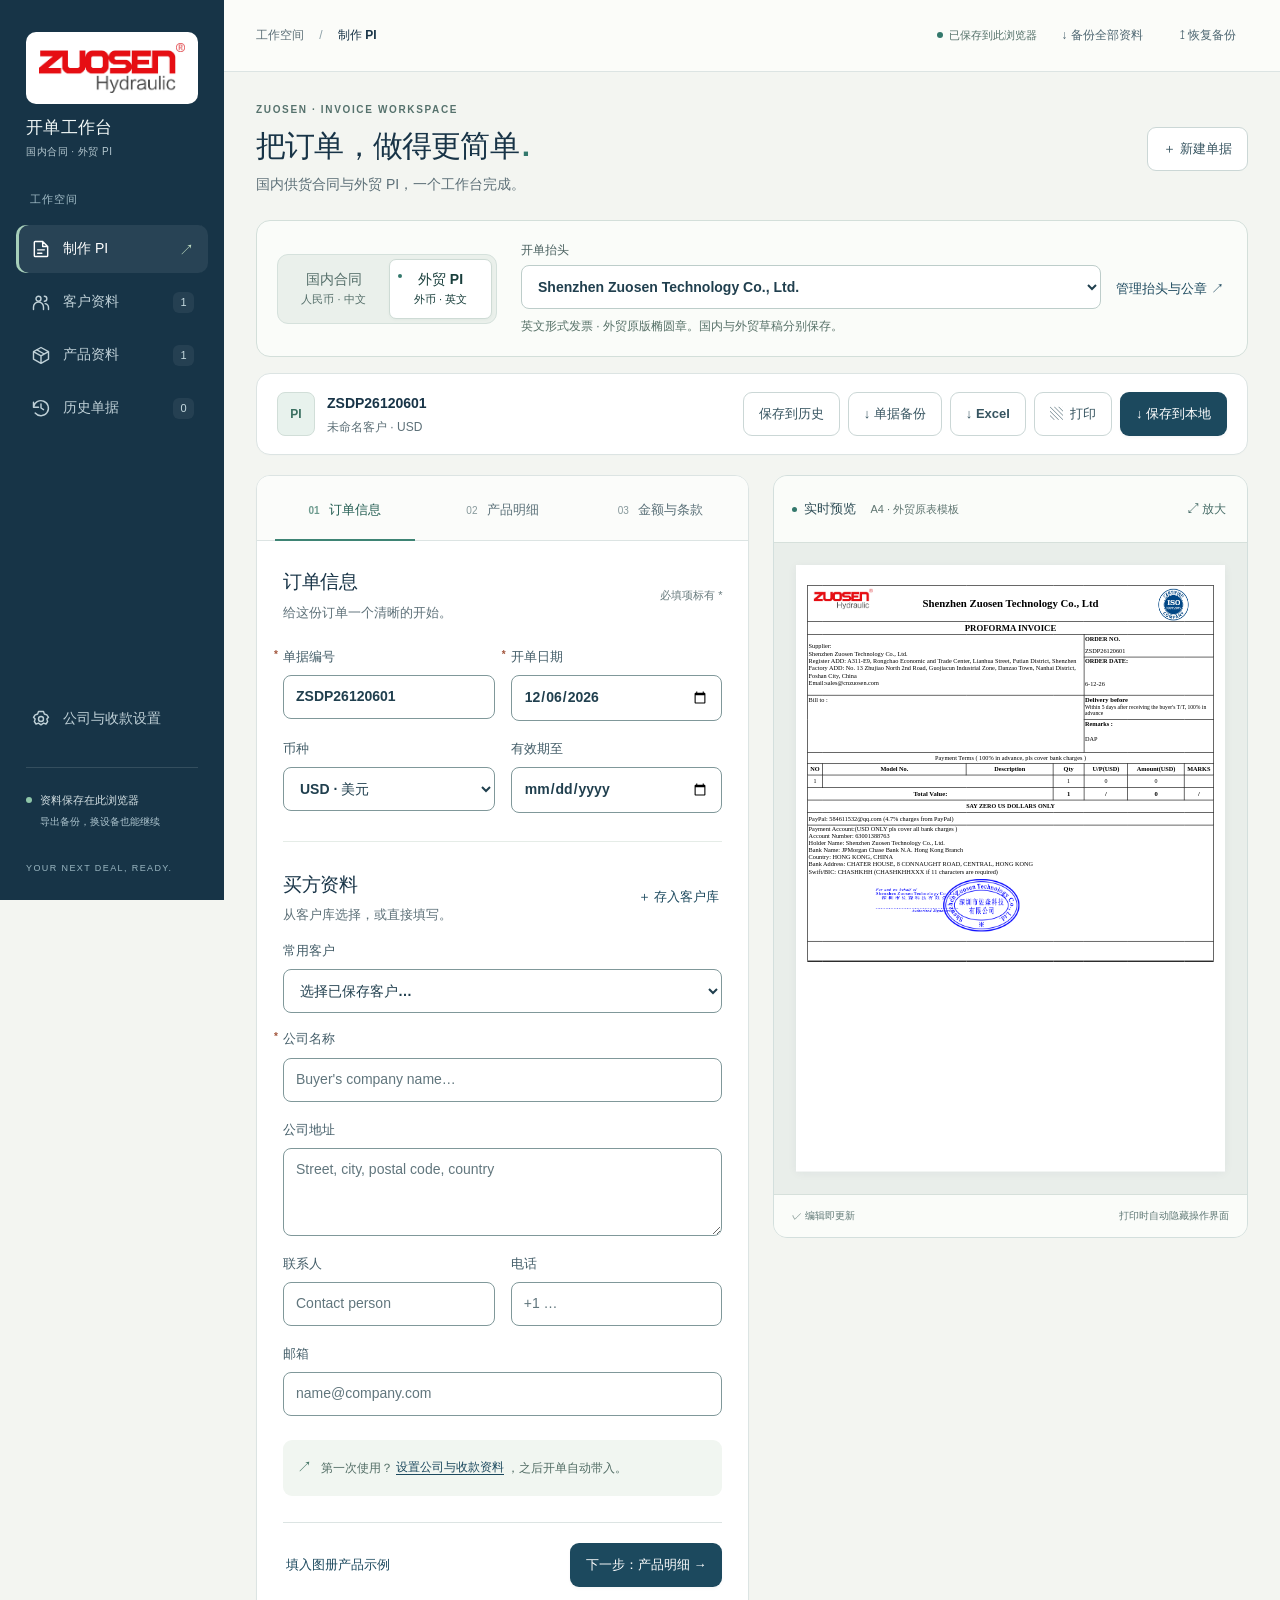
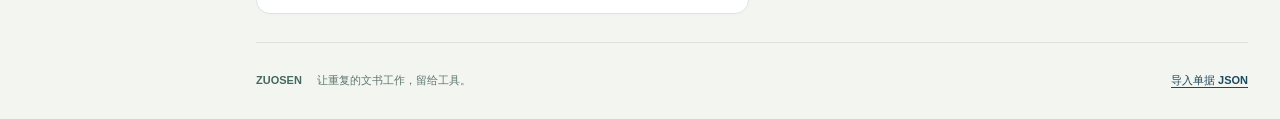
==== commit 6f2c6131: "Add domestic contracts and polish mobile workspace" ====
--- a/index.html
+++ b/index.html
@@ -3,41 +3,48 @@
 <head>
   <meta charset="utf-8">
   <meta name="viewport" content="width=device-width, initial-scale=1, viewport-fit=cover">
-  <meta name="theme-color" content="#172b43">
+  <meta name="theme-color" content="#173c4c">
   <meta name="description" content="快速制作专业形式发票。实时预览、自动计算、Excel 导出和 PDF 打印，资料保存在本机。">
-  <title>PI Studio · 快速制作形式发票</title>
-  <link rel="icon" href="./favicon.svg" type="image/svg+xml">
-  <link rel="stylesheet" href="./styles.css">
-  <link rel="stylesheet" href="./mobile.css">
-  <link rel="stylesheet" href="./template.css">
-  <script defer src="./pi-utils.js"></script>
-  <script defer src="./pi-pdf.js"></script>
-  <script defer src="./app.js"></script>
+  <title>ZUOSEN · 国内合同与外贸 PI</title>
+  <link rel="icon" href="./assets/zuosen-brand-square.jpg" type="image/jpeg">
+  <link rel="stylesheet" href="./styles.css?v=20261009-2">
+  <link rel="stylesheet" href="./mobile.css?v=20261009-2">
+  <link rel="stylesheet" href="./template.css?v=20261009-2">
+  <link rel="stylesheet" href="./domestic.css?v=20261009-2">
+  <link rel="stylesheet" href="./studio-ui.css?v=20261009-2">
+  <script defer src="./pi-utils.js?v=20261009-2"></script>
+  <script defer src="./domestic-template.js?v=20261009-2"></script>
+  <script defer src="./pi-pdf.js?v=20261009-2"></script>
+  <script defer src="./app.js?v=20261009-2"></script>
 </head>
 <body>
   <a class="skip-link" href="#main">跳到主要内容</a>
-  <header class="mobile-header mobile-only no-print"><div class="mobile-header-brand"><span class="mobile-brand-mark">pi</span><div><strong id="mobile-header-title">PI Studio</strong><span id="mobile-header-status">草稿自动保存在本机</span></div></div><button class="mobile-more-button" id="mobile-more" aria-label="更多操作" aria-haspopup="dialog"><svg viewBox="0 0 24 24" aria-hidden="true"><circle cx="5" cy="12" r="1.5"/><circle cx="12" cy="12" r="1.5"/><circle cx="19" cy="12" r="1.5"/></svg></button></header>
+  <header class="mobile-header mobile-only no-print"><div class="mobile-header-brand"><span class="mobile-brand-mark"><img width="105" height="36" src="./assets/zuosen-logo.jpeg" alt="ZUOSEN Hydraulic"></span><div><strong id="mobile-header-title">开单工作台</strong><span id="mobile-header-status">草稿自动保存在本机</span></div></div><button class="mobile-more-button" id="mobile-more" aria-label="更多操作" aria-haspopup="dialog"><svg viewBox="0 0 24 24" aria-hidden="true"><circle cx="5" cy="12" r="1.5"/><circle cx="12" cy="12" r="1.5"/><circle cx="19" cy="12" r="1.5"/></svg></button></header>
   <aside class="sidebar no-print">
-    <a class="brand" href="#editor" aria-label="PI Studio 首页"><span class="brand-icon">pi<span>↗</span></span><span>PI Studio<small>让每一份成交更简单</small></span></a>
+    <a class="brand" href="#editor" data-view="editor" aria-label="ZUOSEN 开单工作台首页"><span class="brand-logo"><img width="150" height="52" src="./assets/zuosen-logo.jpeg" alt="ZUOSEN Hydraulic"></span><span class="brand-caption">开单工作台<small>国内合同 · 外贸 PI</small></span></a>
     <div class="nav-caption">工作空间</div>
     <nav aria-label="主要导航">
-      <button class="nav-item active" data-view="editor"><span class="nav-icon">▤</span>制作 PI<span class="nav-arrow">↗</span></button>
-      <button class="nav-item" data-view="customers"><span class="nav-icon">♧</span>客户资料<span class="nav-count" id="customer-count">0</span></button>
-      <button class="nav-item" data-view="products"><span class="nav-icon">▦</span>产品资料<span class="nav-count" id="product-count">0</span></button>
-      <button class="nav-item" data-view="history"><span class="nav-icon">◷</span>历史单据<span class="nav-count" id="history-count">0</span></button>
+      <button class="nav-item active" data-view="editor"><span class="nav-icon" aria-hidden="true"><svg viewBox="0 0 24 24" aria-hidden="true"><path d="M14 3H5a1 1 0 0 0-1 1v16a1 1 0 0 0 1 1h14a1 1 0 0 0 1-1V9zM14 3v6h6M8 13h8M8 17h5"/></svg></span>制作 PI<span class="nav-arrow">↗</span></button>
+      <button class="nav-item" data-view="customers"><span class="nav-icon" aria-hidden="true"><svg viewBox="0 0 24 24" aria-hidden="true"><circle cx="9" cy="8" r="3"/><path d="M3 21v-3a6 6 0 0 1 12 0v3M16 5a3 3 0 0 1 0 6M17 14a5 5 0 0 1 4 5v2"/></svg></span>客户资料<span class="nav-count" id="customer-count">0</span></button>
+      <button class="nav-item" data-view="products"><span class="nav-icon" aria-hidden="true"><svg viewBox="0 0 24 24" aria-hidden="true"><path d="m12 3 9 5-9 5-9-5zM3 8v9l9 5 9-5V8M12 13v9M7 5.8l9 5"/></svg></span>产品资料<span class="nav-count" id="product-count">0</span></button>
+      <button class="nav-item" data-view="history"><span class="nav-icon" aria-hidden="true"><svg viewBox="0 0 24 24" aria-hidden="true"><path d="M3 11a9 9 0 1 1 2 7M3 5v6h6M12 7v5l3 2"/></svg></span>历史单据<span class="nav-count" id="history-count">0</span></button>
     </nav>
     <div class="sidebar-bottom">
-      <button class="nav-item" data-view="settings"><span class="nav-icon">⚙</span>公司与收款设置</button>
+      <button class="nav-item" data-view="settings"><span class="nav-icon" aria-hidden="true"><svg viewBox="0 0 24 24" aria-hidden="true"><circle cx="12" cy="12" r="3"/><path d="m9 3-1 3-3 1-2 3 2 2-1 3 2 3 3-1 3 2 3-2 3 1 2-3-1-3 2-2-2-3-3-1-1-3z"/></svg></span>公司与收款设置</button>
       <div class="local-note"><span class="status-dot"></span><div>资料保存在此浏览器<small>导出备份，换设备也能继续</small></div></div>
       <div class="sidebar-foot">YOUR NEXT DEAL, READY.</div>
     </div>
   </aside>
 
   <div class="workspace">
-    <header class="topbar no-print"><div class="breadcrumb">工作空间 <span>/</span> <strong id="breadcrumb-current">制作 PI</strong></div><div class="topbar-right"><span id="save-status" class="save-status" role="status"><span class="status-dot"></span>准备就绪</span><a class="button small ghost" href="./mobile-demo.html" target="_blank" rel="noopener" style="text-decoration:none">手机演示</a><button class="button small ghost" id="backup-all">↓ 备份全部资料</button><button class="button small ghost" id="restore-all">↥ 恢复备份</button></div></header>
+    <header class="topbar no-print"><div class="breadcrumb">工作空间 <span>/</span> <strong id="breadcrumb-current">制作 PI</strong></div><div class="topbar-right"><span id="save-status" class="save-status" role="status"><span class="status-dot"></span>准备就绪</span><button class="button small ghost" id="backup-all">↓ 备份全部资料</button><button class="button small ghost" id="restore-all">↥ 恢复备份</button></div></header>
     <main id="main">
       <section id="view-editor" class="view active">
-        <div class="page-heading no-print"><div><div class="eyebrow">PROFORMA INVOICE WORKSPACE</div><h1>下一笔订单，从这里开始<span>.</span></h1><p>填入订单，专业 PI 即刻就绪。</p></div><button class="button secondary" id="new-invoice">＋ 新建 PI</button></div>
+        <div class="page-heading no-print"><div><div class="eyebrow">ZUOSEN · INVOICE WORKSPACE</div><h1>把订单，做得更简单<span>.</span></h1><p>国内供货合同与外贸 PI，一个工作台完成。</p></div><button class="button secondary" id="new-invoice">＋ 新建单据</button></div>
+        <section class="document-context no-print" aria-label="单据类型与开单抬头">
+          <div class="market-switch" role="group" aria-label="选择国内或外贸"><button type="button" class="market-option" data-market="domestic" aria-pressed="false">国内合同<span>人民币 · 中文</span></button><button type="button" class="market-option" data-market="international" aria-pressed="true">外贸 PI<span>外币 · 英文</span></button></div>
+          <div class="company-context"><div class="company-select-row"><label for="company-profile-select">开单抬头<select id="company-profile-select" name="companyProfile"></select></label><button type="button" class="text-button" id="manage-company-profiles">管理抬头与公章 <span aria-hidden="true">↗</span></button></div><p class="company-context-note" id="company-context-note">抬头与公章对应保存，每份单据都可单独调整。</p></div>
+        </section>
         <div class="action-bar no-print"><div class="document-name"><span class="doc-badge">PI</span><div><strong id="document-number">新建形式发票</strong><span id="document-subtitle">未命名客户 · USD</span></div></div><div class="action-buttons"><button class="button secondary" id="save-invoice">保存到历史</button><button class="button secondary" id="export-json" title="保存当前 PI 数据，可在其他设备导入">↓ 单据备份</button><button class="button secondary" id="export-excel">↓ Excel</button><button class="button secondary" id="print-invoice"><span>▧</span> 打印</button><button class="button primary" id="save-local" title="直接下载含公章的 A4 PDF 文件">↓ 保存到本地</button></div></div>
         <div class="editor-layout">
           <section class="editor-panel no-print" aria-label="PI 编辑表单">
@@ -51,7 +58,7 @@
             <div id="panel-order" class="editor-content tab-panel active" role="tabpanel" aria-labelledby="tab-order">
               <div class="section-title"><div><h2>订单信息</h2><p>给这份订单一个清晰的开始。</p></div><span class="subtle-tag">必填项标有 *</span></div>
               <div class="form-grid order-meta-grid">
-                <label class="meta-number">PI 编号 <span class="required">*</span><input data-field="meta.number" autocomplete="off" placeholder="例：PI20261009-001" maxlength="100"></label>
+                <label class="meta-number">单据编号 <span class="required">*</span><input data-field="meta.number" autocomplete="off" placeholder="例：PI20261009-001" maxlength="100"></label>
                 <label>开单日期 <span class="required">*</span><input data-field="meta.date" type="date"></label>
                 <label>币种<select data-field="meta.currency"><option value="USD">USD · 美元</option><option value="EUR">EUR · 欧元</option><option value="CNY">CNY · 人民币</option><option value="GBP">GBP · 英镑</option></select></label>
                 <details class="meta-extra-details" id="meta-extra-details" open><summary class="mobile-only">有效期 <span>选填</span></summary><label>有效期至<input data-field="meta.validUntil" type="date"></label></details>
@@ -96,7 +103,9 @@
                 <label class="span-2">备注 / 其他约定<textarea data-field="notes" rows="3" placeholder="Packaging, warranty, shipping instructions…" maxlength="8000"></textarea></label>
               </div>
               <details class="bank-details"><summary>本单卖方与收款资料 <span>点击展开编辑</span></summary><div id="invoice-seller-fields" class="form-grid"></div><div id="invoice-bank-fields" class="form-grid"></div></details>
-              <div class="panel-footer"><button class="button ghost" data-next="items">← 产品明细</button><button class="button primary" id="finish-invoice">检查并打印 PI →</button></div>
+              <details class="bank-details" id="domestic-terms-details" hidden><summary>国内合同约定 <span>价税、验收与质保</span></summary><div id="invoice-domestic-fields" class="form-grid"></div></details>
+              <div class="invoice-seal-control"><label for="invoice-seal-select">本单公章<select id="invoice-seal-select" name="invoiceSeal"></select></label><div class="invoice-seal-summary" id="invoice-seal-summary"></div><button type="button" class="text-button" id="manage-invoice-seal">替换公章图片 <span aria-hidden="true">↗</span></button></div>
+              <div class="panel-footer"><button class="button ghost" data-next="items">← 产品明细</button><button class="button primary" id="finish-invoice">检查并保存 PDF →</button></div>
             </div>
             <div id="validation" class="validation" role="alert" hidden></div>
           </section>
@@ -114,7 +123,7 @@
       <section id="view-products" class="view no-print" hidden></section>
       <section id="view-history" class="view no-print" hidden></section>
       <section id="view-settings" class="view no-print" hidden></section>
-      <footer class="workspace-footer no-print"><span>PI Studio</span><span>让重复的文书工作，留给工具。</span><button class="inline-button" id="import-invoice">导入单据 JSON</button></footer>
+      <footer class="workspace-footer no-print"><span translate="no">ZUOSEN</span><span>让重复的文书工作，留给工具。</span><button class="inline-button" id="import-invoice">导入单据 JSON</button></footer>
     </main>
   </div>
 
@@ -132,7 +141,7 @@
     <button class="sheet-action" data-mobile-action="print"><svg viewBox="0 0 24 24" aria-hidden="true"><path d="M6 9V3h12v6M6 18H3V9h18v9h-3M6 14h12v7H6zM17 11h1"/></svg><div><strong>打印 / 保存 PDF</strong><small>系统打印中选择「另存为 PDF」</small></div><span>›</span></button>
     <button class="sheet-action" data-mobile-action="share"><svg viewBox="0 0 24 24" aria-hidden="true"><path d="M12 15V3m-4 4 4-4 4 4M5 11v10h14V11"/></svg><div><strong>分享 Excel 文件</strong><small>通过手机系统分享发送单据</small></div><span>›</span></button>
     <button class="sheet-action" data-mobile-action="excel"><svg viewBox="0 0 24 24" aria-hidden="true"><path d="M14 3H5v18h14V8zM14 3v5h5M8 12l6 6m0-6-6 6"/></svg><div><strong>下载 Excel</strong><small>可继续编辑的 .xlsx 文件</small></div><span>›</span></button>
-    <button class="sheet-action" data-mobile-action="save"><svg viewBox="0 0 24 24" aria-hidden="true"><path d="M19 21H3V3h14l4 4v14zM7 3v6h9V3M7 21v-8h10v8"/></svg><div><strong>保存到历史</strong><small>按 PI 编号保存，随时重新打开</small></div><span>›</span></button>
+    <button class="sheet-action" data-mobile-action="save"><svg viewBox="0 0 24 24" aria-hidden="true"><path d="M19 21H3V3h14l4 4v14zM7 3v6h9V3M7 21v-8h10v8"/></svg><div><strong>保存到历史</strong><small>按单据编号保存，随时重新打开</small></div><span>›</span></button>
     <button class="sheet-action" data-mobile-action="new"><svg viewBox="0 0 24 24" aria-hidden="true"><path d="M12 5v14M5 12h14"/></svg><div><strong>新建 PI</strong><small>带入默认公司、收款和付款条款</small></div><span>›</span></button>
     <button class="sheet-action" data-mobile-action="demo"><svg viewBox="0 0 24 24" aria-hidden="true"><path d="m8 4 12 8-12 8z"/></svg><div><strong>体验图册产品示例</strong><small>虚构客户 + 图册液压泵，价格待填</small></div><span>›</span></button>
     <div class="sheet-divider"></div>
@@ -142,8 +151,8 @@
     <button class="sheet-action" data-mobile-action="invoice-backup"><svg viewBox="0 0 24 24" aria-hidden="true"><path d="M14 3H5v18h14V8zM14 3v5h5M12 11v7m-3-3 3 3 3-3"/></svg><div><strong>备份当前 PI</strong><small>单份 JSON，可换设备接着编辑</small></div><span>›</span></button>
   </div></dialog>
 
-  <dialog id="edit-dialog" class="edit-dialog no-print"><form id="dialog-form"><div class="dialog-heading"><h2 id="dialog-title">编辑资料</h2><button class="icon-button" type="button" id="close-dialog" aria-label="关闭">×</button></div><div id="dialog-fields" class="form-grid"></div><div class="dialog-actions"><button class="button secondary" type="button" id="cancel-dialog">取消</button><button class="button primary" type="submit">保存资料</button></div></form></dialog>
-  <dialog id="confirm-dialog" class="confirm-dialog no-print"><h2 id="confirm-title"></h2><p id="confirm-message"></p><div class="dialog-actions"><button class="button secondary" id="confirm-cancel">取消</button><button class="button primary" id="confirm-ok">确定</button></div></dialog>
+  <dialog id="edit-dialog" class="edit-dialog no-print" aria-labelledby="dialog-title"><form id="dialog-form"><div class="dialog-heading"><h2 id="dialog-title">编辑资料</h2><button class="icon-button" type="button" id="close-dialog" aria-label="关闭">×</button></div><div id="dialog-fields" class="form-grid"></div><div class="dialog-actions"><button class="button secondary" type="button" id="cancel-dialog">取消</button><button class="button primary" type="submit">保存资料</button></div></form></dialog>
+  <dialog id="confirm-dialog" class="confirm-dialog no-print" aria-labelledby="confirm-title" aria-describedby="confirm-message"><h2 id="confirm-title"></h2><p id="confirm-message"></p><div class="dialog-actions"><button class="button secondary" id="confirm-cancel">取消</button><button class="button primary" id="confirm-ok">确定</button></div></dialog>
   <div id="toast" class="toast no-print" role="status" aria-live="polite" hidden></div>
   <input type="file" id="json-file" accept=".json,application/json" hidden>
 </body>
--- a/template.css
+++ b/template.css
@@ -39,6 +39,7 @@
 .source-stamps{position:relative;height:87.5px;margin-top:5.7px;margin-left:-1px}
 .source-signature{position:absolute;left:113.7px;top:16px;width:138.5px;height:39.5px;object-fit:fill;filter:brightness(1.36)}
 .source-seal{position:absolute;left:227.2px;top:0;width:127.9px;height:87.5px;object-fit:fill}
+.source-seal.custom-source-seal{object-fit:contain}
 .source-table .source-bottom{height:32.8px;border-bottom-width:2px;vertical-align:top;padding:1px;font-size:9px;line-height:1.2}
 .source-bottom div{white-space:pre-line;padding:3px;overflow-wrap:anywhere}
 @page{size:A4;margin:9.9mm 5.6mm 10mm}
--- a/domestic.css
+++ b/domestic.css
@@ -0,0 +1,77 @@
+/* Chinese supply contract. Scoped so the original international PI stays intact. */
+.domestic-invoice{color:#000;font-family:"Songti SC",SimSun,"Noto Serif CJK SC",serif;font-size:14.3px;line-height:1.23}
+.domestic-invoice .domestic-table{border:0;font-size:inherit;line-height:inherit;table-layout:fixed}
+.domestic-invoice .domestic-table td,.domestic-invoice .domestic-table th{border:0;padding:0;vertical-align:top;font-weight:400;white-space:pre-line;overflow-wrap:anywhere}
+.domestic-invoice .domestic-table .source-heading{height:auto;padding:0 0 2px}
+.domestic-invoice .domestic-heading{display:flex;align-items:flex-start;justify-content:space-between;gap:22px;min-height:48px;margin-bottom:3px}
+.domestic-invoice .domestic-heading strong{font-family:"Songti SC",SimSun,serif;font-size:25.2px;font-weight:700;line-height:1.22;text-align:left;padding-top:1px;flex:1;white-space:normal;overflow-wrap:anywhere}
+.domestic-invoice .domestic-heading.domestic-no-logo{justify-content:center}
+.domestic-invoice .domestic-no-logo strong{text-align:center}
+.domestic-invoice .domestic-logo{width:238px;height:49px;object-fit:contain;flex-shrink:0}
+.domestic-invoice .domestic-company-address,.domestic-invoice .domestic-company-email{text-align:center;line-height:1.3;font-size:13.1px;min-height:19px}
+.domestic-invoice .domestic-company-email{font-family:Arial,"Songti SC",SimSun,serif;font-size:12.9px}
+.domestic-invoice .domestic-table .source-title{font-size:26px;font-weight:700;text-align:center;height:auto;padding:0 0 2px;line-height:1.3}
+.domestic-invoice .domestic-contract-number{text-align:right;height:21px;padding-right:59px!important;font-size:13.4px;font-family:Arial,"Songti SC",SimSun,serif}
+.domestic-invoice .domestic-parties-cell{padding:0 2px 5px!important}
+.domestic-invoice .domestic-parties{display:grid;grid-template-columns:46% 54%;gap:0}
+.domestic-invoice .domestic-parties>div{min-width:0;padding-right:15px}
+.domestic-invoice .domestic-party-line{display:grid;grid-template-columns:70px minmax(0,1fr);align-items:start;min-height:20px;line-height:1.3}
+.domestic-invoice .domestic-party-line>span{white-space:nowrap}
+.domestic-invoice .domestic-party-line>div{white-space:pre-line;overflow-wrap:anywhere;min-height:18px}
+.domestic-invoice .domestic-party-address{margin-top:4px;min-height:34px;font-size:13.3px}
+.domestic-invoice .domestic-currency{text-align:right;height:19px;padding-right:122px!important;font-size:12.4px}
+.domestic-invoice .domestic-column-head{height:22px}
+.domestic-invoice .domestic-column-head th,.domestic-invoice .domestic-item-row td,.domestic-invoice .domestic-total td{border:1px solid #000;padding:2px 3px;vertical-align:middle;text-align:center;line-height:1.2;font-size:14px}
+.domestic-invoice .domestic-column-head th{font-size:14.4px;height:22px;font-family:"Songti SC",SimSun,serif}
+.domestic-invoice .domestic-item-row td{height:23px;min-height:23px}
+.domestic-invoice .domestic-model,.domestic-invoice .domestic-total-amount{font-family:Arial,"Songti SC",SimSun,serif}
+.domestic-invoice .domestic-item-detail{font-family:"Songti SC",SimSun,serif;font-size:11.3px;line-height:1.28;white-space:pre-line;margin-top:2px}
+.domestic-invoice .domestic-blank-row td{height:23px}
+.domestic-invoice .domestic-total td{height:23px}
+.domestic-invoice .domestic-total-amount{white-space:nowrap!important;font-variant-numeric:tabular-nums}
+.domestic-invoice .domestic-capital td{font-size:12.5px;line-height:1.4;padding:3px 3px 1px;border:1px solid #000;border-top:0}
+.domestic-invoice .domestic-table .domestic-terms-heading{font-size:15px;padding:2px 3px 0;line-height:1.25}
+.domestic-invoice .domestic-term-row td{padding:1px 3px;line-height:1.32;font-size:13.8px}
+.domestic-invoice .domestic-term-row div,.domestic-invoice .domestic-note-row div{white-space:pre-line;overflow-wrap:anywhere}
+.domestic-invoice .domestic-note-row td{font-size:13px;line-height:1.35;padding:3px}
+.domestic-invoice .domestic-signatures-cell{padding:9px 3px 0!important}
+.domestic-invoice .domestic-signatures{display:grid;grid-template-columns:44% 56%;gap:0;min-height:77px}
+.domestic-invoice .domestic-signatures>div{min-width:0;padding-right:12px}
+.domestic-invoice .domestic-signatures .domestic-party-line{grid-template-columns:59px minmax(0,1fr);min-height:20px;font-size:13.8px;line-height:1.35}
+.domestic-invoice .domestic-seller-signature{position:relative}
+.domestic-invoice .domestic-signature-text{position:relative;z-index:1}
+.domestic-invoice .domestic-company-seal{position:absolute;top:18px;left:27px;width:153px;height:153px;object-fit:contain;z-index:0;pointer-events:none}
+.domestic-invoice .domestic-signing-place{font-size:12.4px;margin-top:2px;margin-left:306px;min-height:16px}
+.domestic-invoice .domestic-greeting{padding-left:70px;line-height:1.35;font-size:13.6px;position:relative;z-index:1;min-height:45px}
+.domestic-invoice .domestic-bank{padding:0 3px!important;font-size:13.7px;line-height:1.38;position:relative;z-index:1}
+.domestic-invoice .domestic-bank>div{min-height:20px;white-space:pre-line}
+@media print{
+  .domestic-invoice{font-family:"Songti SC",SimSun,"Noto Serif CJK SC",serif!important;font-size:15.77px!important;line-height:1.23!important}
+  .domestic-invoice .domestic-table{width:100%;border:0;font-size:inherit}
+  .domestic-invoice .domestic-table tr{break-inside:avoid;page-break-inside:avoid}
+  .domestic-invoice .domestic-heading{min-height:53px;gap:24px;margin-bottom:3px}
+  .domestic-invoice .domestic-heading strong{font-size:27.8px}
+  .domestic-invoice .domestic-logo{width:262.5px;height:54px}
+  .domestic-invoice .domestic-company-address{font-size:14.45px;min-height:21px}
+  .domestic-invoice .domestic-company-email{font-size:14.23px;min-height:21px}
+  .domestic-invoice .domestic-table .source-title{font-size:28.7px;height:auto;padding-bottom:2px}
+  .domestic-invoice .domestic-contract-number{height:23px;font-size:14.8px;padding-right:65px!important}
+  .domestic-invoice .domestic-party-line{grid-template-columns:77px minmax(0,1fr);min-height:22px}
+  .domestic-invoice .domestic-party-address{min-height:37.5px;font-size:14.7px}
+  .domestic-invoice .domestic-currency{height:21px;font-size:13.7px;padding-right:134px!important}
+  .domestic-invoice .domestic-column-head th{height:24.3px;font-size:15.9px}
+  .domestic-invoice .domestic-item-row td,.domestic-invoice .domestic-total td{height:25.4px;font-size:15.45px}
+  .domestic-invoice .domestic-item-detail{font-size:12.45px}
+  .domestic-invoice .domestic-capital td{font-size:13.8px}
+  .domestic-invoice .domestic-table .domestic-terms-heading{font-size:16.55px}
+  .domestic-invoice .domestic-term-row td{font-size:15.23px}
+  .domestic-invoice .domestic-note-row td{font-size:14.35px}
+  .domestic-invoice .domestic-signatures-cell{padding-top:10px!important}
+  .domestic-invoice .domestic-signatures{min-height:85px}
+  .domestic-invoice .domestic-signatures .domestic-party-line{grid-template-columns:65px minmax(0,1fr);min-height:22px;font-size:15.23px}
+  .domestic-invoice .domestic-company-seal{top:20px;left:30px;width:169px;height:169px}
+  .domestic-invoice .domestic-signing-place{font-size:13.7px;margin-left:338px}
+  .domestic-invoice .domestic-greeting{padding-left:77px;font-size:15px;min-height:49.5px}
+  .domestic-invoice .domestic-bank{font-size:15.1px}
+  .domestic-invoice .domestic-bank>div{min-height:22px}
+}
--- a/studio-ui.css
+++ b/studio-ui.css
@@ -0,0 +1,416 @@
+/* PI Studio workspace UI. Document artwork and printed templates stay in template.css. */
+@media screen {
+  :root {
+    --ink: #183447;
+    --muted: #5d7078;
+    --line: #dce4e3;
+    --bg: #f3f5f1;
+    --blue: #1c495e;
+    --green: #33786c;
+    --sidebar: 224px;
+    --radius: 14px;
+    --ui-surface: #ffffff;
+    --ui-soft: #f1f5f3;
+    --ui-accent-soft: #e8f2ed;
+    --ui-on-dark: #f5f8f7;
+    --ui-border-strong: #aabbbd;
+    --ui-focus: #28776d;
+    --ui-danger: #a13f38;
+    --ui-ease: cubic-bezier(.23, 1, .32, 1);
+  }
+
+  body { font-size: 14px; line-height: 1.55; background: var(--bg); }
+  button, a, summary { -webkit-tap-highlight-color: transparent; }
+  button { transition: background-color 140ms ease, color 140ms ease, border-color 140ms ease, transform 120ms var(--ui-ease); }
+  button:active:not(:disabled) { transform: scale(.98); }
+  button:focus-visible, a:focus-visible, summary:focus-visible {
+    outline: 3px solid var(--ui-focus);
+    outline-offset: 3px;
+    transition: none;
+  }
+  button:focus-visible:active { transform: none; }
+  button:disabled { opacity: .55; cursor: not-allowed; }
+  input, textarea, select { transition: border-color 140ms ease, box-shadow 140ms ease; }
+  input:focus, textarea:focus, select:focus {
+    border-color: var(--ui-focus);
+    box-shadow: 0 0 0 3px #28776d19;
+  }
+
+  .sidebar { padding: 32px 16px 24px; background: #173447; color: var(--ui-on-dark); }
+  .brand { display: flex; flex-direction: column; align-items: flex-start; gap: 12px; padding: 0 10px; font-size: 23px; letter-spacing: -.6px; white-space: normal; }
+  .brand-logo { display: flex; align-items: center; justify-content: center; width: 100%; max-width: 176px; min-height: 64px; padding: 10px 12px; border: 1px solid #ffffff24; border-radius: 10px; background: #fff; }
+  .brand-logo img { display: block; width: 100%; max-width: 150px; height: auto; max-height: 52px; object-fit: contain; }
+  .brand-caption { display: block; color: #f2f8f7; font-size: 17px; line-height: 1.4; letter-spacing: .3px; }
+  .brand-icon { font-size: 34px; }
+  .brand-icon span { color: #b9d6bd; }
+  .brand small { margin-top: 5px; color: #b5c8d0; font-size: 10px; letter-spacing: .5px; }
+  .nav-caption { margin: 32px 14px 12px; color: #a2bcc7; font-size: 11px; letter-spacing: 1px; }
+  .nav-item { gap: 12px; min-height: 48px; padding: 12px 14px; margin: 5px 0; border-radius: 10px; color: #bfd0d7; font-size: 14px; font-weight: 500; }
+  .nav-item.active { background: #ffffff13; box-shadow: inset 3px 0 #a6cfba; color: #fff; }
+  .nav-arrow { color: #b9d6bd; }
+  .nav-count { padding: 2px 7px; color: #c5d9df; background: #ffffff10; font-size: 11px; border-radius: 6px; }
+  .nav-icon svg, .card-badge svg { display: block; width: 20px; height: 20px; fill: none; stroke: currentColor; stroke-width: 1.7; stroke-linecap: round; stroke-linejoin: round; }
+  .nav-icon { display: inline-flex; align-items: center; justify-content: center; }
+  .local-note { margin: 24px 10px 0; padding-top: 24px; border-top-color: #ffffff20; color: #d4e0e3; font-size: 11px; }
+  .local-note small { color: #acc3cd; font-size: 10px; line-height: 1.6; }
+  .sidebar-foot { color: #99b5c0; font-size: 9px; letter-spacing: 1.4px; }
+  .status-dot, .live-dot { background: var(--green); }
+  .local-note .status-dot { background: #8fc6a9; }
+
+  .topbar { height: 72px; padding-inline: 32px; background: #fbfcf9; border-color: var(--line); }
+  .breadcrumb { color: var(--muted); font-size: 12px; }
+  .breadcrumb strong { color: var(--ink); font-weight: 600; }
+  .breadcrumb span { color: #8da1a8; }
+  .save-status { color: #537068; font-size: 11px; }
+  .topbar-right { gap: 12px; }
+  main { padding: 30px 32px 0; }
+  .page-heading { margin-bottom: 24px; gap: 24px; }
+  .eyebrow { margin-bottom: 8px; color: #56726d; font-size: 10px; font-weight: 650; letter-spacing: 1.65px; }
+  h1 { font-size: 30px; font-weight: 650; line-height: 1.35; letter-spacing: -.8px; text-wrap: balance; }
+  h1 span { color: var(--green); }
+  .page-heading p { margin-top: 8px; color: var(--muted); font-size: 14px; }
+
+  .button { min-height: 44px; padding: 10px 15px; border-radius: 9px; font-size: 13px; font-weight: 600; }
+  .button.primary { background: var(--blue); color: #fff; box-shadow: 0 2px 3px #1834470a; }
+  .button.secondary { border-color: #cbd7d6; background: var(--ui-surface); color: #365460; }
+  .button.ghost { color: #4e6772; }
+  .button.small { min-height: 36px; padding: 7px 11px; font-size: 12px; }
+  .text-button, .inline-button { min-height: 36px; color: var(--blue); font-size: 13px; font-weight: 550; }
+  .text-button { padding: 7px 3px; }
+  .icon-button { width: 40px; min-width: 40px; height: 40px; display: inline-flex; align-items: center; justify-content: center; border-radius: 8px; color: #526d77; }
+
+  .document-context {
+    display: grid;
+    grid-template-columns: 220px minmax(0, 1fr);
+    align-items: center;
+    gap: 12px 24px;
+    margin-bottom: 16px;
+    padding: 20px;
+    border: 1px solid #d3dfda;
+    border-radius: var(--radius);
+    background: #fafcf9;
+  }
+  .market-switch { display: grid; grid-template-columns: repeat(2, minmax(0, 1fr)); gap: 4px; padding: 4px; min-width: 0; border: 1px solid #d5e1dc; border-radius: 11px; background: #eaf0eb; }
+  .market-option { position: relative; display: flex; min-width: 0; min-height: 58px; flex-direction: column; align-items: center; justify-content: center; gap: 3px; padding: 10px 12px; border: 1px solid transparent; border-radius: 7px; background: transparent; color: #536d68; font-size: 14px; line-height: 1.4; font-weight: 600; }
+  .market-option > span { display: block; font-size: 11px; line-height: 1.4; font-weight: 400; white-space: nowrap; }
+  .market-option[aria-pressed="true"] { border-color: #cedbd5; background: #fff; color: #183e3b; box-shadow: 0 1px 3px #1d40350a; }
+  .market-option[aria-pressed="true"]::before { content: ""; position: absolute; top: 14px; left: 8px; width: 4px; height: 4px; border-radius: 50%; background: var(--green); }
+  .company-context { min-width: 0; }
+  .company-select-row { display: flex; align-items: flex-end; gap: 12px; min-width: 0; }
+  .company-context label { display: flex; flex: 1; flex-direction: column; gap: 6px; min-width: 0; color: #49605f; font-size: 12px; font-weight: 600; }
+  .company-context select { width: 100%; min-width: 0; min-height: 44px; padding: 10px 12px; border-color: #bdcdca; border-radius: 8px; font-size: 14px; background: #fff; }
+  #manage-company-profiles { flex: 0 0 auto; margin-bottom: 2px; }
+  .company-context-note { margin: 8px 0 0; color: #577168; font-size: 12px; line-height: 1.6; overflow-wrap: anywhere; }
+  .company-context-note:empty { display: none; }
+
+  .action-bar { gap: 18px; margin-bottom: 20px; padding: 18px 20px; border-color: var(--line); border-radius: var(--radius); box-shadow: 0 1px 1px #18344703; }
+  .document-name { gap: 12px; }
+  .doc-badge { width: 38px; height: 44px; border-color: #d1ded8; border-radius: 8px; background: var(--ui-accent-soft); color: #3a6f60; font-size: 12px; font-weight: 650; }
+  .document-name strong { color: var(--ink); font-size: 14px; font-weight: 650; }
+  .document-name div > span { color: var(--muted); font-size: 12px; }
+  .action-buttons { gap: 8px; }
+  .editor-layout { gap: 24px; grid-template-columns: minmax(0, 1.04fr) minmax(0, 1fr); }
+  .editor-panel { border-color: var(--line); border-radius: var(--radius); box-shadow: 0 2px 5px #18344703; }
+  .editor-tabs { padding: 5px 18px 0; gap: 18px; background: #fbfcfa; border-color: var(--line); }
+  .editor-tab { min-height: 60px; padding: 17px 0; background: transparent; color: #5a7078; font-size: 13px; font-weight: 500; }
+  .editor-tab span { font-size: 10px; margin-right: 6px; color: #60787c; }
+  .editor-tab.active { color: #235d52; border-bottom-color: #3e8474; font-weight: 650; }
+  .editor-tab.active span { color: #3d7a6a; }
+  .editor-content { padding: 26px; }
+  .section-title { margin-bottom: 24px; }
+  .section-title h2 { color: var(--ink); font-size: 19px; font-weight: 650; letter-spacing: -.3px; }
+  .section-title p { margin-top: 6px; color: var(--muted); font-size: 13px; }
+  .subtle-tag { color: #677a7d; font-size: 11px; }
+  .form-grid { gap: 18px 16px; }
+  .form-grid label, .full-label { gap: 8px; color: #435d68; font-size: 13px; font-weight: 550; }
+  input, textarea, select { min-height: 44px; padding: 10px 12px; border-color: #80989a; border-radius: 8px; color: #203f4e; font-size: 14px; background: #fff; }
+  input::placeholder, textarea::placeholder { color: #61767d; font-size: inherit; }
+  textarea { min-height: 88px; }
+  .required { color: #a1543b; }
+  .section-divider { background: #e5ece7; margin-block: 28px; }
+  .info-note { margin-top: 24px; padding: 14px; background: #f1f6f1; border-radius: 9px; color: #526d65; font-size: 12px; line-height: 1.75; }
+  .info-note > span { color: #477869; }
+  .info-note .inline-button { font-size: 12px; min-height: 28px; }
+  .panel-footer { margin-top: 26px; padding-top: 20px; border-color: var(--line); }
+
+  .preview-panel { border-color: #d3dfdd; border-radius: var(--radius); background: #e9eeea; }
+  .preview-toolbar { min-height: 65px; padding: 15px 18px; border-color: #d6e0db; background: #fafcf9; }
+  .preview-toolbar strong { color: #2e4d56; font-size: 13px; font-weight: 600; }
+  .preview-size { color: #607672; font-size: 11px; }
+  .preview-toolbar button { color: #456b66; font-size: 12px; }
+  .preview-stage { background-color: #e9eeea; background-image: none; padding: 22px; }
+  .preview-foot { padding: 13px 18px; border-color: #d6e0db; background: #fafcf9; color: #5f7875; font-size: 10px; }
+  .mobile-preview-hint { color: #526f65; }
+
+  .item-card { padding: 18px; border-color: #d4dfdc; border-radius: 11px; background: #fff; }
+  .item-card-heading { margin-bottom: 16px; gap: 8px; }
+  .item-index { color: #426b60; font-size: 13px; }
+  .item-card-actions { gap: 6px; }
+  .item-card-actions button { min-height: 36px; padding: 7px; border-radius: 6px; color: #536e78; font-size: 12px; }
+  .item-card-actions [data-item-action="remove"] { color: var(--ui-danger); }
+  .line-total { margin-top: 16px; padding: 11px 12px; border-radius: 7px; background: #f1f6f2; color: #5b766a; font-size: 13px; }
+  .line-total strong { color: #285946; font-size: 14px; }
+  .add-item-area { min-height: 48px; padding: 13px; border-color: #9bbcad; border-radius: 9px; color: #386d59; background: #f8fbf7; font-size: 14px; }
+  .items-summary { padding-top: 23px; color: #425e62; font-size: 14px; }
+  .items-summary small { color: #637b7a; font-size: 12px; }
+  .items-summary strong { color: #204d44; font-size: 21px; }
+  .total-card { padding: 20px; border-color: #cbdfd3; border-radius: 11px; background: #f0f7f0; }
+  .total-card > div:first-child { color: #50725e; font-size: 14px; }
+  .total-card strong { color: #225342; font-size: 28px; font-weight: 650; }
+  .deposit-breakdown { padding-top: 14px; margin-top: 14px; border-color: #d3e5d8; color: #5c7869; font-size: 12px; }
+  .deposit-breakdown b { color: #3e6452; font-weight: 550; }
+  .bank-details { padding: 14px 16px; border-color: #d3dfda; border-radius: 9px; }
+  .bank-details summary { color: #426259; font-size: 14px; }
+  .bank-details summary span { color: #60766f; font-size: 12px; }
+  .validation { padding: 14px 16px; font-size: 13px; }
+  .field-error { display: block; margin: 4px 0 0; color: #9c3d34; font-size: 12px; font-weight: 500; line-height: 1.6; }
+  input[aria-invalid="true"], textarea[aria-invalid="true"], select[aria-invalid="true"] { border-color: #b24b41; }
+  input[aria-invalid="true"]:focus, textarea[aria-invalid="true"]:focus, select[aria-invalid="true"]:focus { box-shadow: 0 0 0 3px #b24b4119; }
+  .validation button { min-height: 36px; padding: 5px 0; border: 0; background: transparent; color: #8b492b; font-size: inherit; text-align: left; text-decoration: underline; text-underline-offset: 3px; }
+  .invoice-seal-control { display: grid; grid-template-columns: minmax(0, 1fr) 72px; align-items: center; gap: 12px 16px; margin-top: 20px; padding: 16px; border: 1px solid #d3dfda; border-radius: 10px; background: #f8fbf6; }
+  .invoice-seal-control > label { display: flex; flex-direction: column; gap: 8px; min-width: 0; color: #435f65; font-size: 13px; font-weight: 550; }
+  .invoice-seal-control > button { grid-column: 1 / -1; justify-self: start; }
+  .invoice-seal-summary { display: flex; align-items: center; justify-content: center; width: 72px; min-height: 72px; padding: 4px; border: 1px solid #e0e8e0; border-radius: 8px; background: #fff; color: #61776b; font-size: 11px; line-height: 1.5; text-align: center; }
+  .invoice-seal-summary img { display: block; width: 64px; height: 64px; object-fit: contain; }
+
+  .library-grid { gap: 20px; }
+  .library-search { max-width: 420px; margin-bottom: 24px; }
+  .library-card { padding: 24px; border-color: var(--line); border-radius: var(--radius); content-visibility: auto; contain-intrinsic-size: auto 310px; }
+  .library-card .card-badge { background: #edf3ef; color: #3c7767; border-radius: 9px; }
+  .library-card h2 { font-size: 18px; font-weight: 650; }
+  .library-card p { color: var(--muted); font-size: 13px; line-height: 1.7; }
+  .card-meta { color: #416e61; font-size: 14px; }
+  .card-actions { gap: 14px; padding-top: 12px; border-color: #e3ebe7; }
+  .card-actions .delete-button { color: #956052; font-size: 12px; }
+  .empty-state { border-color: var(--line); border-radius: var(--radius); }
+  .empty-symbol svg { display: block; width: 40px; height: 40px; margin-inline: auto; fill: none; stroke: currentColor; stroke-width: 1.5; stroke-linecap: round; stroke-linejoin: round; }
+  .empty-state p { color: var(--muted); font-size: 14px; }
+  .settings-card { max-width: 900px; margin-bottom: 20px; padding: 28px; border-color: var(--line); border-radius: var(--radius); }
+  .settings-card h2 { font-size: 19px; font-weight: 650; }
+  .settings-card > p { color: var(--muted); font-size: 14px; line-height: 1.7; }
+  .logo-preview { width: 120px; height: 88px; border-color: #b8cbc3; background: #fafcf9; border-radius: 9px; }
+  .logo-actions p, .small-help { color: #637b75; font-size: 12px; line-height: 1.7; }
+  .settings-footer { gap: 12px; }
+  #profile-manager-toolbar { display: flex; align-items: flex-end; flex-wrap: wrap; gap: 12px; margin-bottom: 24px; }
+  #profile-manager-toolbar > label { display: flex; flex: 1; min-width: 220px; flex-direction: column; gap: 8px; color: #435f65; font-size: 13px; font-weight: 550; }
+  #profile-manager-toolbar > div { display: flex; align-items: center; flex-wrap: wrap; gap: 12px; }
+  #settings-profile-select { min-height: 44px; }
+  .company-profile-card { max-width: 900px; background: #fff; }
+  .profile-card-heading { display: flex; align-items: flex-start; justify-content: space-between; gap: 16px; margin-bottom: 24px; }
+  .profile-card-heading h2 { margin-bottom: 5px; }
+  .profile-card-heading .profile-kind { margin-bottom: 8px; }
+  .profile-card-heading p { margin: 0; color: var(--muted); font-size: 13px; line-height: 1.65; }
+  .profile-kind { display: inline-flex; flex-shrink: 0; min-height: 28px; align-items: center; padding: 4px 9px; border: 1px solid #cfe0d6; border-radius: 6px; background: #f0f7f1; color: #3e725b; font-size: 11px; font-weight: 600; }
+  .default-profile-choice { display: inline-flex; align-items: center; justify-content: flex-end; gap: 8px; min-height: 44px; margin-top: -4px; color: #4b685b; font-size: 12px; font-weight: 500; cursor: pointer; }
+  .default-profile-choice input[type="checkbox"] { flex: 0 0 18px; width: 18px; height: 18px; min-height: 18px; margin: 0; padding: 0; border-radius: 4px; accent-color: var(--green); }
+  .default-profile-choice:has(input:focus-visible) { outline: 3px solid var(--ui-focus); outline-offset: 3px; border-radius: 5px; }
+  .default-profile-choice input[type="checkbox"]:focus-visible { outline: 2px solid var(--ui-focus); outline-offset: 3px; }
+  .seal-upload { display: flex; align-items: center; gap: 24px; margin-block: 24px 12px; }
+  .seal-preview { display: flex; flex: 0 0 132px; width: 132px; height: 132px; padding: 12px; align-items: center; justify-content: center; border: 1px solid #d9e2dd; border-radius: 11px; color: #5d746a; background: #fff; font-size: 13px; text-align: center; }
+  .seal-preview img { display: block; max-width: 100%; max-height: 100%; object-fit: contain; }
+  .seal-actions { min-width: 0; }
+  .seal-actions p { max-width: 460px; margin: 8px 0 0; color: #5e766c; font-size: 12px; line-height: 1.7; }
+  .seal-actions .button { margin-right: 8px; }
+  .seal-actions .text-button { min-width: 44px; }
+  .company-profile-card .form-grid { margin-bottom: 24px; }
+
+  .edit-dialog, .confirm-dialog { max-height: calc(90dvh - env(safe-area-inset-bottom, 0px)); overflow-y: auto; overscroll-behavior: contain; border-color: #d2ded9; padding: 28px; border-radius: 16px; box-shadow: 0 24px 80px #102f3526; }
+  .dialog-heading h2, .confirm-dialog h2 { font-size: 21px; font-weight: 650; }
+  .confirm-dialog p { color: var(--muted); font-size: 14px; }
+  .edit-dialog::backdrop, .confirm-dialog::backdrop { background: #102e3c66; }
+  .toast { border-radius: 10px; background: #1e4d4c; box-shadow: 0 5px 20px #163b3420; font-size: 14px; }
+  .workspace-footer { padding-block: 20px; border-color: var(--line); color: #5f7670; font-size: 11px; }
+  .workspace-footer > span:first-child { color: #45685f; }
+  .workspace-footer button { font-size: 11px; }
+}
+
+@media screen and (hover: hover) and (pointer: fine) {
+  .button.primary:hover { background: #153b50; }
+  .button.secondary:hover { border-color: #9db6ae; background: #f6faf5; }
+  .button.ghost:hover, .text-button:hover, .inline-button:hover { color: #24644f; }
+  .nav-item:hover { background: #ffffff0c; color: #fff; }
+  .nav-item.active:hover { background: #ffffff18; }
+  .market-option:hover { color: #214e42; background: #ffffff70; }
+  .market-option[aria-pressed="true"]:hover { background: #fff; }
+  .add-item-area:hover { border-color: #6c9c83; background: #f0f7ee; }
+  .item-card-actions button:hover { background: #edf4ed; color: #2f6854; }
+  .icon-button:hover { background: #eef4ef; }
+}
+
+@media screen and (min-width: 1600px) {
+  :root { --sidebar: 240px; }
+  main { padding: 36px 40px 0; }
+  .topbar { padding-inline: 40px; }
+  .editor-layout { gap: 28px; }
+  .editor-content { padding: 30px; }
+}
+
+@media screen and (min-width: 768px) and (max-width: 1170px) {
+  :root { --sidebar: 190px; }
+  .sidebar { padding-inline: 12px; }
+  .brand { padding-inline: 7px; gap: 12px; font-size: 20px; }
+  .brand small { font-size: 9px; }
+  .nav-item { padding-inline: 11px; font-size: 13px; }
+  main { padding: 24px 22px 0; }
+  .topbar { padding-inline: 22px; }
+  .topbar-right { gap: 5px; }
+  .topbar-right .button { font-size: 11px; }
+  .page-heading h1 { font-size: 27px; }
+  .action-bar { align-items: flex-start; flex-wrap: wrap; }
+  .action-buttons { flex: 1; justify-content: flex-end; }
+  .editor-content { padding: 24px; }
+  .document-context { grid-template-columns: 200px minmax(0, 1fr); gap: 12px 18px; padding: 18px; }
+  .company-select-row { flex-wrap: wrap; align-items: center; }
+  .company-context label { flex-basis: 220px; }
+  .company-context #manage-company-profiles { min-height: 28px; padding-block: 2px; margin-bottom: 0; }
+}
+
+@media screen and (min-width: 768px) and (max-width: 960px) {
+  .editor-layout { grid-template-columns: minmax(0, 1fr); }
+  .preview-panel { position: relative; top: auto; }
+}
+
+@media screen and (max-width: 767px), screen and (pointer: coarse) and (max-width: 1024px) and (max-height: 550px) {
+  :root { --sidebar: 0px; }
+  body { font-size: 16px; background: #f2f5f0; }
+  main { padding: 16px 14px calc(180px + env(safe-area-inset-bottom, 0px)); }
+  .sidebar, .topbar, .action-buttons, #view-editor > .page-heading, .workspace-footer { display: none; }
+  header.mobile-header { background: #173c4c; border-bottom-color: #ffffff14; padding-inline: 18px; }
+  .mobile-header-brand { gap: 10px; flex: 1; }
+  .mobile-header-brand > div { min-width: 0; }
+  .mobile-brand-mark { display: inline-flex; flex: 0 0 100px; align-items: center; justify-content: center; width: 100px; height: 40px; padding: 6px 8px; border-radius: 7px; background: #fff; letter-spacing: normal; }
+  .mobile-brand-mark img { display: block; width: 100%; max-width: 105px; height: auto; max-height: 36px; object-fit: contain; }
+  #mobile-header-title { font-size: 18px; letter-spacing: -.3px; }
+  #mobile-header-status { color: #c0d8dc; font-size: 11px; }
+  #mobile-more { border-color: #ffffff24; border-radius: 11px; background: #ffffff0e; }
+  .button, .button.small, .text-button, .inline-button, .icon-button, .add-item-area { min-height: 44px; font-size: 14px; line-height: 1.4; }
+  .button, .button.small { min-height: 48px; padding: 12px 14px; border-radius: 10px; }
+  .text-button, .inline-button { padding: 10px 3px; }
+  .icon-button { width: 44px; min-width: 44px; }
+  input, textarea, select { min-height: 48px; font-size: 16px; padding: 12px; border-color: #80989a; border-radius: 9px; scroll-margin-bottom: calc(180px + env(safe-area-inset-bottom, 0px)); }
+  input::placeholder, textarea::placeholder { font-size: 14px; color: #61767d; }
+  textarea { min-height: 96px; }
+  .form-grid label, .full-label { gap: 8px; font-size: 14px; color: #405e68; }
+  .form-grid { gap: 20px; }
+  .document-context { display: block; padding: 12px; margin-bottom: 12px; border-color: #cfdfd4; border-radius: 13px; background: #fafdf8; }
+  .market-switch { gap: 4px; padding: 4px; margin-bottom: 12px; border-radius: 10px; }
+  .market-option { min-height: 58px; padding: 9px 12px; font-size: 15px; }
+  .market-option > span { font-size: 11px; }
+  .market-option[aria-pressed="true"]::before { top: 15px; left: 11px; }
+  .company-select-row { align-items: flex-end; gap: 10px; }
+  .company-context label { gap: 6px; font-size: 12px; color: #506f61; }
+  .company-context select { min-height: 48px; padding: 11px 28px 11px 10px; font-size: 16px; border-color: #b4c8bc; }
+  .company-context #manage-company-profiles { width: 64px; min-width: 64px; min-height: 48px; margin-bottom: 0; padding: 10px 2px; font-size: 12px; white-space: normal; line-height: 1.5; text-align: left; }
+  .company-context-note { margin: 10px 2px 0; font-size: 11px; line-height: 1.6; }
+  .action-bar { min-height: 66px; margin-bottom: 14px; padding: 12px 14px; border-radius: 12px; }
+  .doc-badge { width: 34px; height: 40px; border-radius: 7px; font-size: 11px; }
+  .document-name strong { font-size: 14px; }
+  .document-name div > span { font-size: 12px; }
+  .editor-layout { display: block; }
+  .editor-panel { border-radius: 13px; }
+  .editor-tabs { min-height: 56px; padding: 0 6px; gap: 0; border-radius: 13px 13px 0 0; background: #fbfdf9; box-shadow: 0 1px 0 #dce5dd; }
+  .editor-tab, #tab-preview.mobile-only { min-height: 56px; padding: 17px 2px; font-size: 12px; font-weight: 500; color: #56716e; }
+  .editor-tab.active { border-bottom-width: 3px; color: #265d4c; font-weight: 650; }
+  .editor-content { padding: 24px 18px; }
+  .section-title { gap: 10px; margin-bottom: 24px; }
+  .section-title h2 { font-size: 19px; }
+  .section-title p { font-size: 13px; }
+  .section-title .button { min-height: 44px; padding-inline: 10px; font-size: 13px; }
+  .subtle-tag { font-size: 11px; }
+  .info-note { padding: 13px; font-size: 13px; }
+  .info-note .inline-button { min-height: 44px; font-size: 13px; }
+  .section-divider { margin-block: 28px; }
+  .buyer-details > summary.mobile-only, .meta-extra-details > summary.mobile-only { border-bottom-color: #d5e1d9; color: #47655e; }
+  .buyer-details > summary span, .meta-extra-details > summary span { color: #607469; }
+  .buyer-details > summary::after, .meta-extra-details > summary::after { border-color: #5e7c6c; }
+  .preview-panel { margin-top: 14px; border-radius: 13px; }
+  .preview-toolbar { min-height: 58px; padding: 7px 12px; }
+  .preview-toolbar strong { font-size: 13px; }
+  .preview-toolbar button { min-height: 44px; font-size: 13px; }
+  .preview-stage { padding: 12px; }
+  .preview-foot { gap: 6px 12px; padding: 12px; font-size: 11px; }
+  .mobile-preview-hint.mobile-only { padding: 10px 12px; border-color: #d6e0d9; background: #f1f6ef; color: #4d6d5e; }
+  #preview-zoom[aria-pressed="true"] { color: #2a7254; }
+  .item-card { padding: 15px 13px; margin-bottom: 20px; }
+  .item-card-actions { gap: 2px; }
+  .item-card-actions button { min-width: 44px; min-height: 44px; padding: 8px 6px; font-size: 12px; }
+  .item-card .form-grid { gap: 18px; }
+  .line-total { padding: 12px; font-size: 13px; }
+  .line-total strong { font-size: 15px; }
+  .add-item-area { min-height: 50px; }
+  .items-summary { font-size: 14px; }
+  .items-summary strong { font-size: 20px; }
+  .total-card { padding: 18px 16px; margin-block: 24px; }
+  .total-card strong { font-size: 27px; }
+  .deposit-breakdown { font-size: 13px; }
+  .bank-details { padding: 12px; }
+  .bank-details summary { font-size: 14px; }
+  .bank-details summary span { font-size: 12px; }
+  .validation { padding: 13px; font-size: 14px; }
+  .validation button { min-height: 44px; }
+  .field-error { font-size: 13px; }
+  .invoice-seal-control { gap: 12px; padding: 13px; }
+  .invoice-seal-control > label { font-size: 14px; }
+
+  .page-heading h1 { font-size: 26px; }
+  .page-heading p { font-size: 14px; }
+  .library-grid { gap: 16px; }
+  .library-card { padding: 22px 18px; border-radius: 13px; }
+  .library-card h2 { font-size: 18px; }
+  .library-card p { font-size: 14px; }
+  .card-actions .text-button, .card-actions .delete-button { min-height: 44px; font-size: 13px; }
+  .settings-card { padding: 24px 18px; border-radius: 13px; }
+  .settings-card h2 { font-size: 19px; }
+  .settings-card > p { font-size: 14px; }
+  #profile-manager-toolbar { gap: 12px 8px; margin-bottom: 24px; }
+  #profile-manager-toolbar > label { flex-basis: 100%; min-width: 0; font-size: 14px; }
+  #profile-manager-toolbar > .button { flex: 1; }
+  #profile-manager-toolbar > div { width: 100%; justify-content: space-between; gap: 12px; }
+  #settings-profile-select { min-height: 48px; font-size: 16px; }
+  .profile-card-heading { gap: 12px; margin-bottom: 24px; }
+  .profile-card-heading p { font-size: 13px; }
+  .profile-kind { min-height: 28px; font-size: 11px; }
+  .default-profile-choice { margin-top: 0; font-size: 12px; text-align: left; }
+  .seal-upload { flex-wrap: wrap; align-items: flex-start; gap: 16px; margin-block: 24px 16px; }
+  .seal-preview { flex-basis: 120px; width: 120px; height: 120px; }
+  .seal-actions { flex: 1; flex-basis: 155px; }
+  .seal-actions p { font-size: 12px; }
+  .seal-actions .button { margin: 0 0 4px; }
+  .seal-actions .text-button { margin-left: 4px; font-size: 13px; }
+  .logo-actions p, .small-help { font-size: 13px; }
+  .settings-footer { gap: 12px; }
+  .settings-footer .button { min-height: 48px; }
+  .edit-dialog, .confirm-dialog { padding: 24px 18px; }
+  .dialog-heading h2, .confirm-dialog h2 { font-size: 21px; }
+  .confirm-dialog p { font-size: 15px; }
+  dialog#mobile-sheet.bottom-sheet { background: #fffefa; color: var(--ink); }
+  #mobile-sheet::before { background: #bdcdc5; }
+  .sheet-heading p { color: #5e766c; }
+  .sheet-heading button { color: #47695a; background: #edf3eb; }
+  .sheet-divider { background: #dfe8df; }
+  .sheet-action-list > button.sheet-action { color: #304f4c; }
+  .sheet-action small { color: #60786f; }
+  .sheet-action svg { color: #456e5a; }
+  nav.mobile-nav { border-color: #d5e0d8; background: #fffefa; }
+  .mobile-nav-item { border-radius: 10px; color: #58716b; font-size: 11px; font-weight: 500; }
+  .mobile-nav-item.active, .mobile-nav-item[aria-current="page"] { color: #2b6952; background: #edf4e9; font-weight: 650; }
+  .mobile-action-dock { border-color: #d8e2d9; background: #fffefa; box-shadow: 0 -5px 20px #153d3004; }
+  .mobile-dock-total small, #mobile-step-label { color: #627c6c; font-size: 11px; }
+  #mobile-total { color: #214f40; font-size: clamp(15px, 4.4vw, 19px); }
+  #mobile-preview-btn { border-color: #bacfc0; color: #426b55; }
+  #mobile-next { background: #1d4a5c; }
+}
+
+@media screen and (max-width: 359px) {
+  main { padding-inline: 10px; }
+  .editor-content { padding-inline: 14px; }
+  .document-context { padding: 10px; }
+  .company-select-row { gap: 6px; }
+  #manage-company-profiles { font-size: 12px; }
+  .profile-card-heading { flex-wrap: wrap; }
+}
+
+@media screen and (prefers-reduced-motion: reduce) {
+  button, input, textarea, select, a, summary { transition: none !important; }
+  button:active:not(:disabled) { transform: none; }
+}
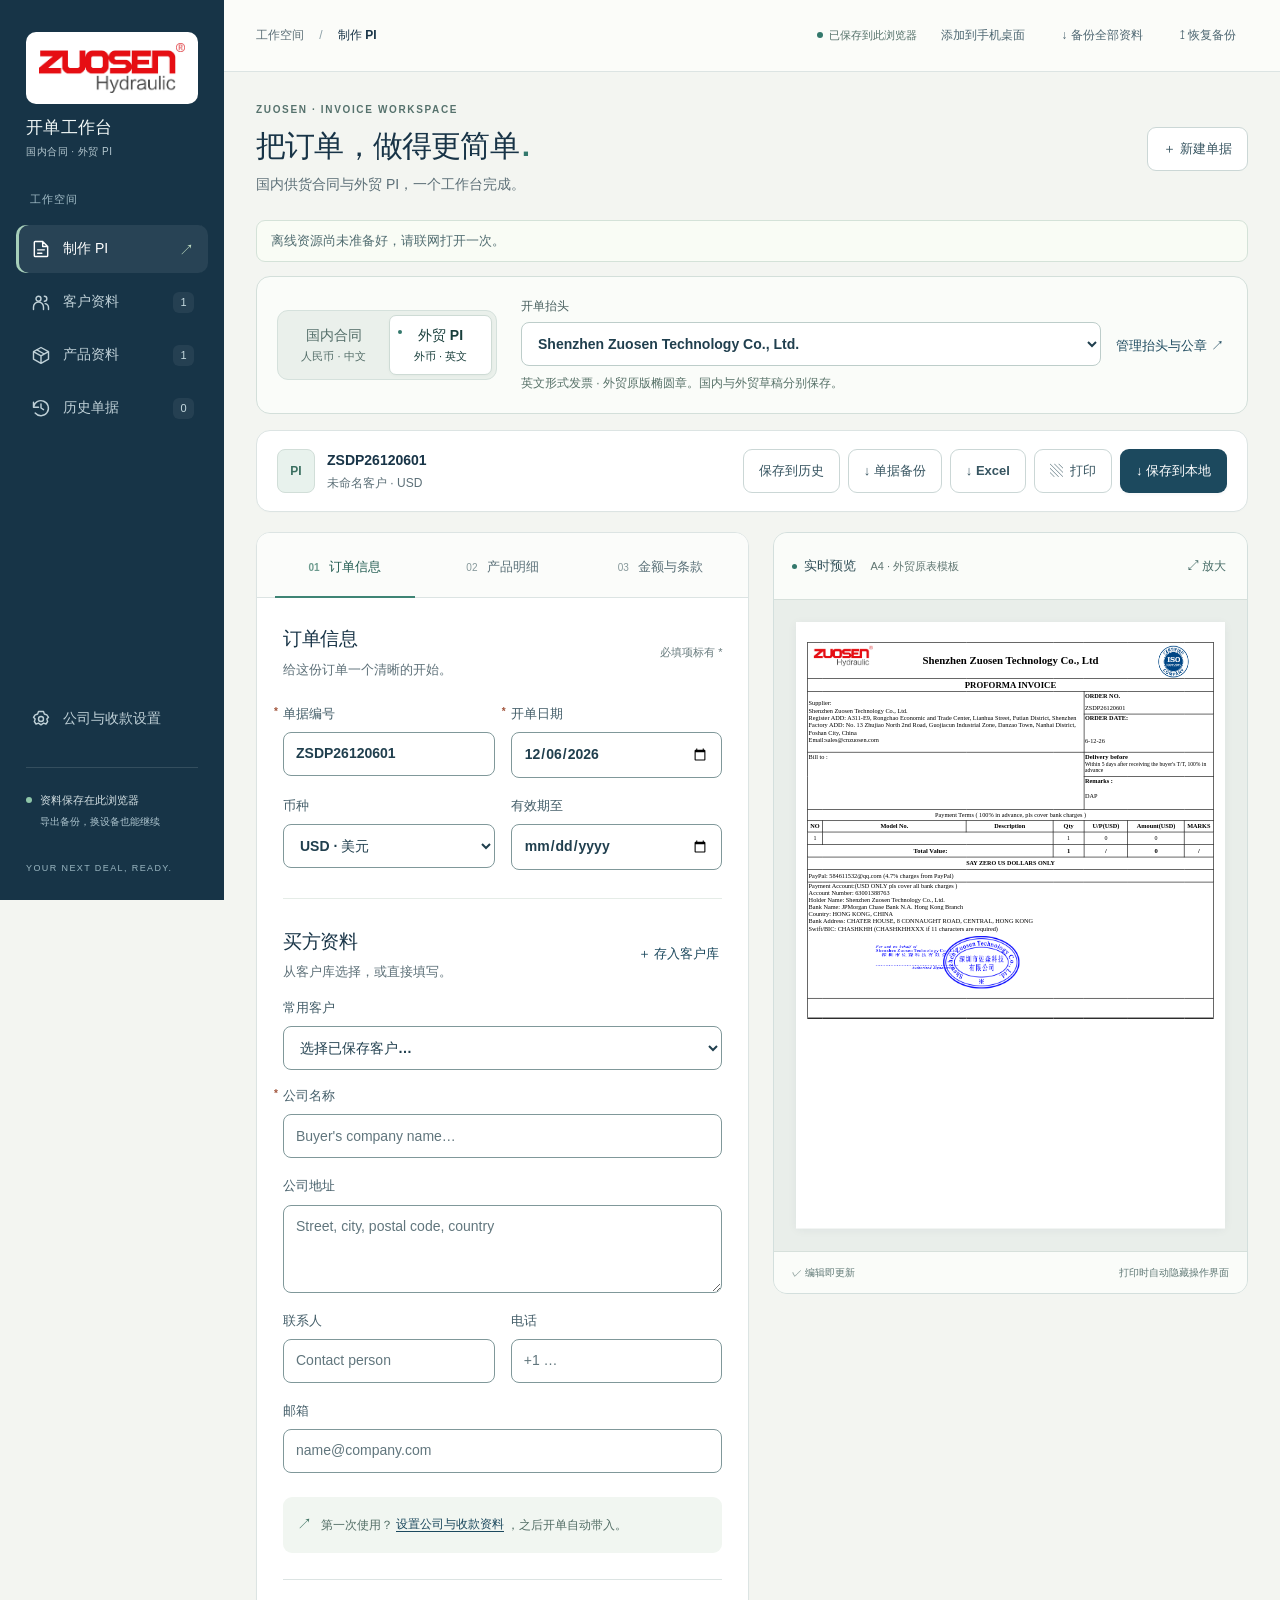
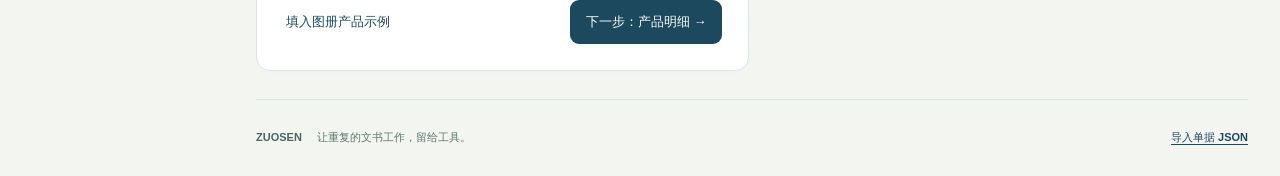
==== commit 4d6c2313: "Add phone home screen installation and complete offline PI support" ====
--- a/index.html
+++ b/index.html
@@ -7,15 +7,24 @@
   <meta name="description" content="快速制作专业形式发票。实时预览、自动计算、Excel 导出和 PDF 打印，资料保存在本机。">
   <title>ZUOSEN · 国内合同与外贸 PI</title>
   <link rel="icon" href="./assets/zuosen-brand-square.jpg" type="image/jpeg">
-  <link rel="stylesheet" href="./styles.css?v=20261009-2">
-  <link rel="stylesheet" href="./mobile.css?v=20261009-2">
-  <link rel="stylesheet" href="./template.css?v=20261009-2">
-  <link rel="stylesheet" href="./domestic.css?v=20261009-2">
-  <link rel="stylesheet" href="./studio-ui.css?v=20261009-2">
-  <script defer src="./pi-utils.js?v=20261009-2"></script>
-  <script defer src="./domestic-template.js?v=20261009-2"></script>
-  <script defer src="./pi-pdf.js?v=20261009-2"></script>
-  <script defer src="./app.js?v=20261009-2"></script>
+  <link rel="manifest" href="./manifest.webmanifest">
+  <link rel="apple-touch-icon" sizes="180x180" href="./assets/apple-touch-icon.png">
+  <meta name="apple-mobile-web-app-capable" content="yes">
+  <meta name="apple-mobile-web-app-status-bar-style" content="default">
+  <meta name="apple-mobile-web-app-title" content="ZUOSEN PI">
+  <meta name="mobile-web-app-capable" content="yes">
+  <link rel="stylesheet" href="./install.css?v=20261009-3">
+  <link rel="stylesheet" href="./styles.css?v=20261009-3">
+  <link rel="stylesheet" href="./mobile.css?v=20261009-3">
+  <link rel="stylesheet" href="./template.css?v=20261009-3">
+  <link rel="stylesheet" href="./domestic.css?v=20261009-3">
+  <link rel="stylesheet" href="./studio-ui.css?v=20261009-3">
+  <script defer src="./pi-utils.js?v=20261009-3"></script>
+  <script defer src="./domestic-template.js?v=20261009-3"></script>
+  <script defer src="./pi-pdf.js?v=20261009-3"></script>
+  <script defer src="./app.js?v=20261009-3"></script>
+  <script defer src="./offline.js?v=20261009-3"></script>
+  <script defer src="./install.js?v=20261009-3"></script>
 </head>
 <body>
   <a class="skip-link" href="#main">跳到主要内容</a>
@@ -37,10 +46,12 @@
   </aside>
 
   <div class="workspace">
-    <header class="topbar no-print"><div class="breadcrumb">工作空间 <span>/</span> <strong id="breadcrumb-current">制作 PI</strong></div><div class="topbar-right"><span id="save-status" class="save-status" role="status"><span class="status-dot"></span>准备就绪</span><button class="button small ghost" id="backup-all">↓ 备份全部资料</button><button class="button small ghost" id="restore-all">↥ 恢复备份</button></div></header>
+    <header class="topbar no-print"><div class="breadcrumb">工作空间 <span>/</span> <strong id="breadcrumb-current">制作 PI</strong></div><div class="topbar-right"><span id="save-status" class="save-status" role="status"><span class="status-dot"></span>准备就绪</span><button class="button small ghost" type="button" data-install-app><span data-install-label>添加到手机桌面</span></button><button class="button small ghost" id="backup-all">↓ 备份全部资料</button><button class="button small ghost" id="restore-all">↥ 恢复备份</button></div></header>
     <main id="main">
       <section id="view-editor" class="view active">
         <div class="page-heading no-print"><div><div class="eyebrow">ZUOSEN · INVOICE WORKSPACE</div><h1>把订单，做得更简单<span>.</span></h1><p>国内供货合同与外贸 PI，一个工作台完成。</p></div><button class="button secondary" id="new-invoice">＋ 新建单据</button></div>
+        <aside class="install-card no-print" id="install-card" aria-label="手机桌面入口"><img width="36" height="36" src="./assets/pwa-icon-192.png" alt=""><div><strong>添加到手机桌面</strong><small>下次点 ZUOSEN 图标，直接开单</small></div><button class="button secondary" type="button" data-install-app aria-label="添加到手机桌面">添加</button></aside>
+        <p class="offline-readiness no-print" id="offline-readiness" role="status" aria-live="polite" hidden></p>
         <section class="document-context no-print" aria-label="单据类型与开单抬头">
           <div class="market-switch" role="group" aria-label="选择国内或外贸"><button type="button" class="market-option" data-market="domestic" aria-pressed="false">国内合同<span>人民币 · 中文</span></button><button type="button" class="market-option" data-market="international" aria-pressed="true">外贸 PI<span>外币 · 英文</span></button></div>
           <div class="company-context"><div class="company-select-row"><label for="company-profile-select">开单抬头<select id="company-profile-select" name="companyProfile"></select></label><button type="button" class="text-button" id="manage-company-profiles">管理抬头与公章 <span aria-hidden="true">↗</span></button></div><p class="company-context-note" id="company-context-note">抬头与公章对应保存，每份单据都可单独调整。</p></div>
@@ -137,6 +148,7 @@
   </nav>
 
   <dialog id="mobile-sheet" class="bottom-sheet no-print" aria-labelledby="mobile-sheet-title"><div class="sheet-heading"><div><h2 id="mobile-sheet-title">单据操作</h2><p>你的资料仅保存在此浏览器</p></div><button class="icon-button" id="close-mobile-sheet" aria-label="关闭操作菜单">×</button></div><div class="sheet-action-list">
+    <button class="sheet-action" type="button" data-install-app><svg viewBox="0 0 24 24" aria-hidden="true"><path d="M15 21H5V3h10v5M9 18h2M19 10v8M15 14h8"/></svg><div><strong data-install-label>添加到手机桌面</strong><small>使用 ZUOSEN 图标，从桌面直接开单</small></div><span>›</span></button>
     <button class="sheet-action" data-mobile-action="local"><svg viewBox="0 0 24 24" aria-hidden="true"><path d="M12 3v12m-4-4 4 4 4-4M4 15v6h16v-6"/></svg><div><strong>保存到本地</strong><small>直接下载含公章的 A4 PDF 文件</small></div><span>›</span></button>
     <button class="sheet-action" data-mobile-action="print"><svg viewBox="0 0 24 24" aria-hidden="true"><path d="M6 9V3h12v6M6 18H3V9h18v9h-3M6 14h12v7H6zM17 11h1"/></svg><div><strong>打印 / 保存 PDF</strong><small>系统打印中选择「另存为 PDF」</small></div><span>›</span></button>
     <button class="sheet-action" data-mobile-action="share"><svg viewBox="0 0 24 24" aria-hidden="true"><path d="M12 15V3m-4 4 4-4 4 4M5 11v10h14V11"/></svg><div><strong>分享 Excel 文件</strong><small>通过手机系统分享发送单据</small></div><span>›</span></button>
@@ -153,6 +165,7 @@
 
   <dialog id="edit-dialog" class="edit-dialog no-print" aria-labelledby="dialog-title"><form id="dialog-form"><div class="dialog-heading"><h2 id="dialog-title">编辑资料</h2><button class="icon-button" type="button" id="close-dialog" aria-label="关闭">×</button></div><div id="dialog-fields" class="form-grid"></div><div class="dialog-actions"><button class="button secondary" type="button" id="cancel-dialog">取消</button><button class="button primary" type="submit">保存资料</button></div></form></dialog>
   <dialog id="confirm-dialog" class="confirm-dialog no-print" aria-labelledby="confirm-title" aria-describedby="confirm-message"><h2 id="confirm-title"></h2><p id="confirm-message"></p><div class="dialog-actions"><button class="button secondary" id="confirm-cancel">取消</button><button class="button primary" id="confirm-ok">确定</button></div></dialog>
+  <dialog id="install-help" class="no-print" aria-labelledby="install-title" aria-describedby="install-description"><div class="install-heading"><img width="52" height="52" src="./assets/pwa-icon-192.png" alt="ZUOSEN"><div><h2 id="install-title">添加到手机桌面</h2><small>ZUOSEN PI · 开单工作台</small></div><button type="button" class="icon-button" id="install-close" aria-label="关闭安装说明">×</button></div><p id="install-description"></p><ol id="install-steps"></ol><label class="install-link-label" for="install-url">网站链接<input id="install-url" name="installURL" type="url" readonly autocomplete="off" spellcheck="false"></label><div class="install-actions"><button class="button primary" id="install-native" type="button" hidden>打开安装窗口</button><button class="button secondary" id="install-copy" type="button">复制网站链接</button></div><p id="install-copy-status" role="status" aria-live="polite"></p><p id="install-offline-state" role="status" aria-live="polite"></p></dialog>
   <div id="toast" class="toast no-print" role="status" aria-live="polite" hidden></div>
   <input type="file" id="json-file" accept=".json,application/json" hidden>
 </body>
--- a/install.css
+++ b/install.css
@@ -0,0 +1,32 @@
+@media screen {
+  .install-card { display:none; }
+  .offline-readiness { margin:0 0 14px; padding:10px 14px; border:1px solid #d4e2d8; border-radius:9px; background:#f9fcf5; color:#506c70; font-size:13px; line-height:1.6; }
+  .offline-readiness[data-ready="true"] { color:#28644e; }
+  #install-help { width:min(480px,calc(100vw - 32px)); max-height:calc(100dvh - 32px); padding:24px; border:1px solid #cddbd6; border-radius:16px; color:#173c4c; background:#fffefa; overflow-y:auto; overscroll-behavior:contain; }
+  #install-help::backdrop { background:#102e3d70; }
+  .install-heading { display:flex; align-items:center; gap:14px; margin-bottom:20px; }
+  .install-heading img { width:52px; height:52px; border-radius:11px; }
+  .install-heading h2 { margin:0; font-size:19px; line-height:1.4; }
+  .install-heading small { display:block; margin-top:4px; color:#506c70; font-size:13px; }
+  #install-close { margin-left:auto; flex-shrink:0; }
+  #install-description { font-size:14px; line-height:1.7; color:#49666c; }
+  #install-steps { padding-left:23px; font-size:15px; line-height:1.8; }
+  #install-steps li { padding-left:4px; margin-block:12px; }
+  .install-link-label { display:grid; gap:8px; margin-top:20px; font-size:13px; font-weight:600; }
+  #install-url { width:100%; min-width:0; font-size:14px; font-weight:400; }
+  .install-actions { display:flex; flex-wrap:wrap; gap:10px; margin-top:14px; }
+  .install-actions .button { min-height:44px; }
+  #install-copy-status { min-height:20px; margin:8px 0 0; font-size:13px; line-height:1.6; }
+  #install-offline-state { padding-top:14px; border-top:1px solid #dbe5de; margin-bottom:0; font-size:13px; line-height:1.6; color:#506c70; }
+  #install-offline-state[data-ready="true"] { color:#28644e; }
+  @media(max-width:767px), (pointer:coarse) and (max-width:1024px) and (max-height:550px) {
+    .install-card { display:flex; align-items:center; gap:12px; padding:12px 14px; margin-bottom:14px; border:1px solid #cfdfd4; border-radius:12px; background:#fffefa; }
+    .install-card>img { width:36px; height:36px; border-radius:8px; }
+    .install-card>div { flex:1; min-width:0; }
+    .install-card strong { display:block; font-size:14px; line-height:1.5; }
+    .install-card small { display:block; margin-top:2px; color:#506c70; font-size:12px; line-height:1.5; }
+    .install-card .button { flex-shrink:0; min-height:44px; padding:10px 14px; }
+    #install-help { padding:20px; }
+    #install-url { font-size:16px; }
+  }
+}
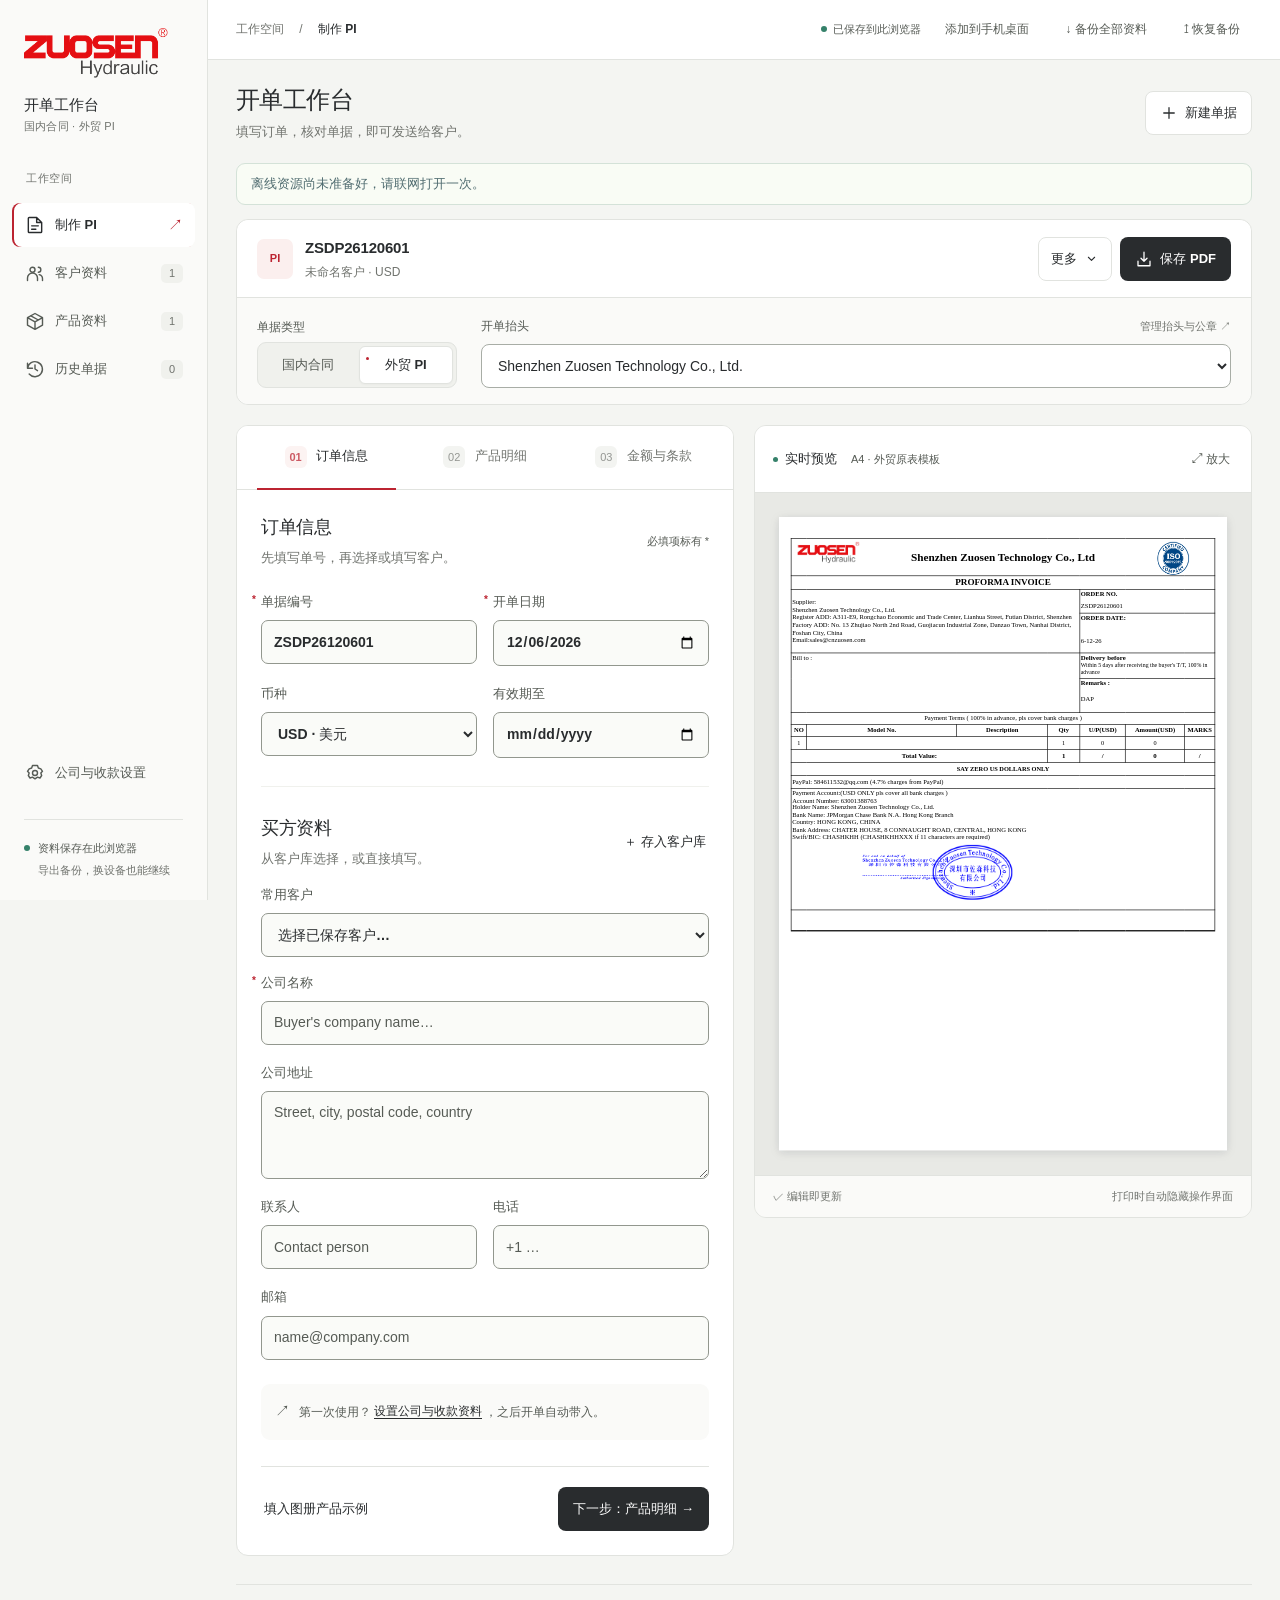
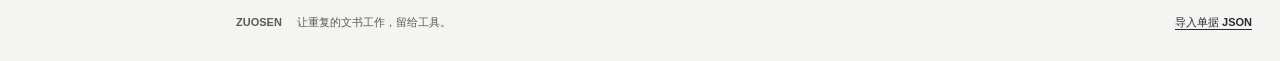
==== commit dd5f5f91: "Polish mobile invoice workspace and refresh offline UI assets" ====
--- a/index.html
+++ b/index.html
@@ -3,7 +3,7 @@
 <head>
   <meta charset="utf-8">
   <meta name="viewport" content="width=device-width, initial-scale=1, viewport-fit=cover">
-  <meta name="theme-color" content="#173c4c">
+  <meta name="theme-color" content="#fafaf8">
   <meta name="description" content="快速制作专业形式发票。实时预览、自动计算、Excel 导出和 PDF 打印，资料保存在本机。">
   <title>ZUOSEN · 国内合同与外贸 PI</title>
   <link rel="icon" href="./assets/zuosen-brand-square.jpg" type="image/jpeg">
@@ -13,24 +13,24 @@
   <meta name="apple-mobile-web-app-status-bar-style" content="default">
   <meta name="apple-mobile-web-app-title" content="ZUOSEN PI">
   <meta name="mobile-web-app-capable" content="yes">
-  <link rel="stylesheet" href="./install.css?v=20261009-3">
-  <link rel="stylesheet" href="./styles.css?v=20261009-3">
-  <link rel="stylesheet" href="./mobile.css?v=20261009-3">
-  <link rel="stylesheet" href="./template.css?v=20261009-3">
-  <link rel="stylesheet" href="./domestic.css?v=20261009-3">
-  <link rel="stylesheet" href="./studio-ui.css?v=20261009-3">
-  <script defer src="./pi-utils.js?v=20261009-3"></script>
-  <script defer src="./domestic-template.js?v=20261009-3"></script>
-  <script defer src="./pi-pdf.js?v=20261009-3"></script>
-  <script defer src="./app.js?v=20261009-3"></script>
-  <script defer src="./offline.js?v=20261009-3"></script>
-  <script defer src="./install.js?v=20261009-3"></script>
+  <link rel="stylesheet" href="./install.css?v=20261011-1">
+  <link rel="stylesheet" href="./styles.css?v=20261011-1">
+  <link rel="stylesheet" href="./mobile.css?v=20261011-1">
+  <link rel="stylesheet" href="./template.css?v=20261011-1">
+  <link rel="stylesheet" href="./domestic.css?v=20261011-1">
+  <link rel="stylesheet" href="./studio-ui.css?v=20261011-1">
+  <script defer src="./pi-utils.js?v=20261011-1"></script>
+  <script defer src="./domestic-template.js?v=20261011-1"></script>
+  <script defer src="./pi-pdf.js?v=20261011-1"></script>
+  <script defer src="./app.js?v=20261011-1"></script>
+  <script defer src="./offline.js?v=20261011-1"></script>
+  <script defer src="./install.js?v=20261011-1"></script>
 </head>
 <body>
   <a class="skip-link" href="#main">跳到主要内容</a>
-  <header class="mobile-header mobile-only no-print"><div class="mobile-header-brand"><span class="mobile-brand-mark"><img width="105" height="36" src="./assets/zuosen-logo.jpeg" alt="ZUOSEN Hydraulic"></span><div><strong id="mobile-header-title">开单工作台</strong><span id="mobile-header-status">草稿自动保存在本机</span></div></div><button class="mobile-more-button" id="mobile-more" aria-label="更多操作" aria-haspopup="dialog"><svg viewBox="0 0 24 24" aria-hidden="true"><circle cx="5" cy="12" r="1.5"/><circle cx="12" cy="12" r="1.5"/><circle cx="19" cy="12" r="1.5"/></svg></button></header>
+  <header class="mobile-header mobile-only no-print"><div class="mobile-header-brand"><span class="mobile-brand-mark"><img width="105" height="36" src="./assets/zuosen-logo-transparent.png" alt="ZUOSEN Hydraulic"></span><div><strong id="mobile-header-title">开单工作台</strong><span id="mobile-header-status">草稿自动保存在本机</span></div></div><button class="mobile-more-button" id="mobile-more" aria-label="更多操作" aria-haspopup="dialog"><svg viewBox="0 0 24 24" aria-hidden="true"><circle cx="5" cy="12" r="1.5"/><circle cx="12" cy="12" r="1.5"/><circle cx="19" cy="12" r="1.5"/></svg></button></header>
   <aside class="sidebar no-print">
-    <a class="brand" href="#editor" data-view="editor" aria-label="ZUOSEN 开单工作台首页"><span class="brand-logo"><img width="150" height="52" src="./assets/zuosen-logo.jpeg" alt="ZUOSEN Hydraulic"></span><span class="brand-caption">开单工作台<small>国内合同 · 外贸 PI</small></span></a>
+    <a class="brand" href="#editor" data-view="editor" aria-label="ZUOSEN 开单工作台首页"><span class="brand-logo"><img width="150" height="52" src="./assets/zuosen-logo-transparent.png" alt="ZUOSEN Hydraulic"></span><span class="brand-caption">开单工作台<small>国内合同 · 外贸 PI</small></span></a>
     <div class="nav-caption">工作空间</div>
     <nav aria-label="主要导航">
       <button class="nav-item active" data-view="editor"><span class="nav-icon" aria-hidden="true"><svg viewBox="0 0 24 24" aria-hidden="true"><path d="M14 3H5a1 1 0 0 0-1 1v16a1 1 0 0 0 1 1h14a1 1 0 0 0 1-1V9zM14 3v6h6M8 13h8M8 17h5"/></svg></span>制作 PI<span class="nav-arrow">↗</span></button>
@@ -41,7 +41,6 @@
     <div class="sidebar-bottom">
       <button class="nav-item" data-view="settings"><span class="nav-icon" aria-hidden="true"><svg viewBox="0 0 24 24" aria-hidden="true"><circle cx="12" cy="12" r="3"/><path d="m9 3-1 3-3 1-2 3 2 2-1 3 2 3 3-1 3 2 3-2 3 1 2-3-1-3 2-2-2-3-3-1-1-3z"/></svg></span>公司与收款设置</button>
       <div class="local-note"><span class="status-dot"></span><div>资料保存在此浏览器<small>导出备份，换设备也能继续</small></div></div>
-      <div class="sidebar-foot">YOUR NEXT DEAL, READY.</div>
     </div>
   </aside>
 
@@ -49,14 +48,15 @@
     <header class="topbar no-print"><div class="breadcrumb">工作空间 <span>/</span> <strong id="breadcrumb-current">制作 PI</strong></div><div class="topbar-right"><span id="save-status" class="save-status" role="status"><span class="status-dot"></span>准备就绪</span><button class="button small ghost" type="button" data-install-app><span data-install-label>添加到手机桌面</span></button><button class="button small ghost" id="backup-all">↓ 备份全部资料</button><button class="button small ghost" id="restore-all">↥ 恢复备份</button></div></header>
     <main id="main">
       <section id="view-editor" class="view active">
-        <div class="page-heading no-print"><div><div class="eyebrow">ZUOSEN · INVOICE WORKSPACE</div><h1>把订单，做得更简单<span>.</span></h1><p>国内供货合同与外贸 PI，一个工作台完成。</p></div><button class="button secondary" id="new-invoice">＋ 新建单据</button></div>
-        <aside class="install-card no-print" id="install-card" aria-label="手机桌面入口"><img width="36" height="36" src="./assets/pwa-icon-192.png" alt=""><div><strong>添加到手机桌面</strong><small>下次点 ZUOSEN 图标，直接开单</small></div><button class="button secondary" type="button" data-install-app aria-label="添加到手机桌面">添加</button></aside>
+        <div class="page-heading no-print"><div><h1>开单工作台</h1><p>填写订单，核对单据，即可发送给客户。</p></div><button class="button secondary" id="new-invoice"><svg class="ui-icon" viewBox="0 0 24 24" aria-hidden="true"><path d="M12 5v14M5 12h14"/></svg>新建单据</button></div>
         <p class="offline-readiness no-print" id="offline-readiness" role="status" aria-live="polite" hidden></p>
+        <div class="document-header no-print">
+        <div class="action-bar no-print"><div class="document-name"><span class="doc-badge">PI</span><div><strong id="document-number">新建形式发票</strong><span id="document-subtitle">未命名客户 · USD</span></div></div><div class="action-buttons"><details class="document-tools" id="document-tools"><summary class="button secondary" aria-label="更多单据操作">更多<svg class="ui-icon" viewBox="0 0 24 24" aria-hidden="true"><path d="m7 10 5 5 5-5"/></svg></summary><div class="document-tools-menu" aria-label="单据操作"><button class="button secondary" id="save-invoice">保存到历史</button><button class="button secondary" id="export-excel"><svg class="ui-icon" viewBox="0 0 24 24" aria-hidden="true"><path d="M12 3v12m-4-4 4 4 4-4M4 15v6h16v-6"/></svg>Excel</button><button class="button secondary" id="print-invoice"><svg class="ui-icon" viewBox="0 0 24 24" aria-hidden="true"><path d="M6 9V3h12v6M6 18H3V9h18v9h-3M6 14h12v7H6zM17 11h1"/></svg>打印</button><button class="button ghost" id="export-json" title="保存当前 PI 数据，可在其他设备导入"><svg class="ui-icon" viewBox="0 0 24 24" aria-hidden="true"><path d="M14 3H5v18h14V8zM14 3v5h5M12 11v7m-3-3 3 3 3-3"/></svg>单据备份</button></div></details><button class="button primary" id="save-local" title="直接下载含公章的 A4 PDF 文件"><svg class="ui-icon" viewBox="0 0 24 24" aria-hidden="true"><path d="M12 3v12m-4-4 4 4 4-4M4 15v6h16v-6"/></svg>保存 PDF</button></div></div>
         <section class="document-context no-print" aria-label="单据类型与开单抬头">
-          <div class="market-switch" role="group" aria-label="选择国内或外贸"><button type="button" class="market-option" data-market="domestic" aria-pressed="false">国内合同<span>人民币 · 中文</span></button><button type="button" class="market-option" data-market="international" aria-pressed="true">外贸 PI<span>外币 · 英文</span></button></div>
-          <div class="company-context"><div class="company-select-row"><label for="company-profile-select">开单抬头<select id="company-profile-select" name="companyProfile"></select></label><button type="button" class="text-button" id="manage-company-profiles">管理抬头与公章 <span aria-hidden="true">↗</span></button></div><p class="company-context-note" id="company-context-note">抬头与公章对应保存，每份单据都可单独调整。</p></div>
+          <div class="market-field"><span>单据类型</span><div class="market-switch" role="group" aria-label="选择国内或外贸"><button type="button" class="market-option" data-market="domestic" aria-pressed="false">国内合同<span>人民币 · 中文</span></button><button type="button" class="market-option" data-market="international" aria-pressed="true">外贸 PI<span>外币 · 英文</span></button></div></div>
+          <details class="company-context" id="issuer-details" open><summary class="issuer-summary mobile-only"><span>开单抬头</span><strong id="issuer-summary-name">当前公司</strong></summary><div class="company-select-row"><div class="company-label-row"><label for="company-profile-select">开单抬头</label><button type="button" class="text-button" id="manage-company-profiles">管理抬头与公章 <span aria-hidden="true">↗</span></button></div><select id="company-profile-select" name="companyProfile" aria-describedby="company-context-note"></select></div><p class="company-context-note" id="company-context-note">抬头与公章对应保存，每份单据都可单独调整。</p></details>
         </section>
-        <div class="action-bar no-print"><div class="document-name"><span class="doc-badge">PI</span><div><strong id="document-number">新建形式发票</strong><span id="document-subtitle">未命名客户 · USD</span></div></div><div class="action-buttons"><button class="button secondary" id="save-invoice">保存到历史</button><button class="button secondary" id="export-json" title="保存当前 PI 数据，可在其他设备导入">↓ 单据备份</button><button class="button secondary" id="export-excel">↓ Excel</button><button class="button secondary" id="print-invoice"><span>▧</span> 打印</button><button class="button primary" id="save-local" title="直接下载含公章的 A4 PDF 文件">↓ 保存到本地</button></div></div>
+        </div>
         <div class="editor-layout">
           <section class="editor-panel no-print" aria-label="PI 编辑表单">
             <div class="editor-tabs" role="tablist" aria-label="编辑步骤">
@@ -67,7 +67,7 @@
             </div>
 
             <div id="panel-order" class="editor-content tab-panel active" role="tabpanel" aria-labelledby="tab-order">
-              <div class="section-title"><div><h2>订单信息</h2><p>给这份订单一个清晰的开始。</p></div><span class="subtle-tag">必填项标有 *</span></div>
+              <div class="section-title"><div><h2>订单信息</h2><p>先填写单号，再选择或填写客户。</p></div><span class="subtle-tag">必填项标有 *</span></div>
               <div class="form-grid order-meta-grid">
                 <label class="meta-number">单据编号 <span class="required">*</span><input data-field="meta.number" autocomplete="off" placeholder="例：PI20261009-001" maxlength="100"></label>
                 <label>开单日期 <span class="required">*</span><input data-field="meta.date" type="date"></label>
@@ -128,6 +128,7 @@
             <div class="preview-foot no-print"><span>✓ 编辑即更新</span><span>打印时自动隐藏操作界面</span></div>
           </section>
         </div>
+        <aside class="install-card no-print" id="install-card" aria-label="手机桌面入口"><img width="36" height="36" src="./assets/pwa-icon-192.png" alt=""><div><strong>添加到手机桌面</strong><small>下次点 ZUOSEN 图标，直接开单</small></div><button class="button secondary" type="button" data-install-app aria-label="添加到手机桌面">添加</button></aside>
       </section>
 
       <section id="view-customers" class="view no-print" hidden></section>
@@ -138,7 +139,7 @@
     </main>
   </div>
 
-  <div class="mobile-action-dock mobile-only no-print" id="mobile-dock"><div class="mobile-dock-total"><small>订单总额</small><strong id="mobile-total">USD 0.00</strong></div><button class="button secondary" id="mobile-preview-btn">预览</button><button class="button primary" id="mobile-next">下一步 →</button></div>
+  <div class="mobile-action-dock mobile-only no-print" id="mobile-dock"><div class="mobile-dock-total"><small>订单总额</small><strong id="mobile-total">USD 0.00</strong><span id="mobile-step-label">第 1 / 4 步</span></div><button class="button secondary" id="mobile-preview-btn">预览</button><button class="button primary" id="mobile-next">下一步 →</button></div>
   <nav class="mobile-nav mobile-only no-print" aria-label="手机工作区导航">
     <button class="mobile-nav-item active" data-view="editor"><svg viewBox="0 0 24 24" aria-hidden="true"><path d="M14 3H5a1 1 0 0 0-1 1v16a1 1 0 0 0 1 1h14a1 1 0 0 0 1-1V9zM14 3v6h6M8 13h8M8 17h5"/></svg><span>制作</span></button>
     <button class="mobile-nav-item" data-view="customers"><svg viewBox="0 0 24 24" aria-hidden="true"><circle cx="9" cy="8" r="3"/><path d="M3 21v-3a6 6 0 0 1 12 0v3M16 5a3 3 0 0 1 0 6M17 14a5 5 0 0 1 4 5v2"/></svg><span>客户</span></button>
--- a/studio-ui.css
+++ b/studio-ui.css
@@ -1,26 +1,41 @@
 /* PI Studio workspace UI. Document artwork and printed templates stay in template.css. */
 @media screen {
   :root {
-    --ink: #183447;
-    --muted: #5d7078;
-    --line: #dce4e3;
-    --bg: #f3f5f1;
-    --blue: #1c495e;
-    --green: #33786c;
-    --sidebar: 224px;
-    --radius: 14px;
+    --ink: #292c2e;
+    --muted: #71746f;
+    --line: #e1e3df;
+    --bg: #f4f5f2;
+    --blue: #292c2e;
+    --green: #35816a;
+    --sidebar: 208px;
+    --radius: 12px;
     --ui-surface: #ffffff;
-    --ui-soft: #f1f5f3;
-    --ui-accent-soft: #e8f2ed;
-    --ui-on-dark: #f5f8f7;
-    --ui-border-strong: #aabbbd;
-    --ui-focus: #28776d;
-    --ui-danger: #a13f38;
+    --ui-paper-soft: #fafaf8;
+    --ui-soft: #f0f1ed;
+    --ui-secondary: #565b55;
+    --ui-accent: #bc2431;
+    --ui-accent-soft: #fbefee;
+    --ui-on-dark: #ffffff;
+    --ui-border-strong: #a8ada6;
+    --ui-input-border: #92978e;
+    --ui-focus: #ac2430;
+    --ui-danger: #a62d35;
+    --ui-input: #fafbf8;
+    --ui-selection: #f8d8d5;
+    --ui-focus-ring: #bc24311a;
+    --ui-error-ring: #a62d351a;
+    --ui-shadow: #292c2e14;
+    --ui-shadow-soft: #292c2e08;
+    --ui-modal-shadow: #292c2e26;
+    --ui-backdrop: #292c2e66;
     --ui-ease: cubic-bezier(.23, 1, .32, 1);
   }
 
   body { font-size: 14px; line-height: 1.55; background: var(--bg); }
-  button, a, summary { -webkit-tap-highlight-color: transparent; }
+  button, a, summary { -webkit-tap-highlight-color: transparent; touch-action: manipulation; }
+  ::selection { background: var(--ui-selection); color: var(--ink); }
+  input, textarea { caret-color: var(--ui-focus); }
+  .ui-icon { display: block; width: 18px; height: 18px; flex: 0 0 18px; fill: none; stroke: currentColor; stroke-width: 1.7; stroke-linecap: round; stroke-linejoin: round; }
   button { transition: background-color 140ms ease, color 140ms ease, border-color 140ms ease, transform 120ms var(--ui-ease); }
   button:active:not(:disabled) { transform: scale(.98); }
   button:focus-visible, a:focus-visible, summary:focus-visible {
@@ -33,208 +48,232 @@
   input, textarea, select { transition: border-color 140ms ease, box-shadow 140ms ease; }
   input:focus, textarea:focus, select:focus {
     border-color: var(--ui-focus);
-    box-shadow: 0 0 0 3px #28776d19;
+    box-shadow: 0 0 0 3px var(--ui-focus-ring);
   }
 
-  .sidebar { padding: 32px 16px 24px; background: #173447; color: var(--ui-on-dark); }
-  .brand { display: flex; flex-direction: column; align-items: flex-start; gap: 12px; padding: 0 10px; font-size: 23px; letter-spacing: -.6px; white-space: normal; }
-  .brand-logo { display: flex; align-items: center; justify-content: center; width: 100%; max-width: 176px; min-height: 64px; padding: 10px 12px; border: 1px solid #ffffff24; border-radius: 10px; background: #fff; }
-  .brand-logo img { display: block; width: 100%; max-width: 150px; height: auto; max-height: 52px; object-fit: contain; }
-  .brand-caption { display: block; color: #f2f8f7; font-size: 17px; line-height: 1.4; letter-spacing: .3px; }
+  .sidebar { padding: 28px 12px 20px; border-right: 1px solid var(--line); background: var(--ui-paper-soft); color: var(--ink); }
+  .brand { display: flex; flex-direction: column; align-items: flex-start; gap: 16px; padding: 0 12px; font-size: 23px; letter-spacing: -.6px; white-space: normal; }
+  .brand-logo { display: flex; align-items: center; width: 144px; min-height: 48px; padding: 0; border: 0; border-radius: 0; background: transparent; }
+  .brand-logo img { display: block; width: 144px; height: auto; max-height: 52px; object-fit: contain; }
+  .brand-caption { display: block; color: var(--ink); font-size: 15px; line-height: 1.4; letter-spacing: .1px; }
   .brand-icon { font-size: 34px; }
-  .brand-icon span { color: #b9d6bd; }
-  .brand small { margin-top: 5px; color: #b5c8d0; font-size: 10px; letter-spacing: .5px; }
-  .nav-caption { margin: 32px 14px 12px; color: #a2bcc7; font-size: 11px; letter-spacing: 1px; }
-  .nav-item { gap: 12px; min-height: 48px; padding: 12px 14px; margin: 5px 0; border-radius: 10px; color: #bfd0d7; font-size: 14px; font-weight: 500; }
-  .nav-item.active { background: #ffffff13; box-shadow: inset 3px 0 #a6cfba; color: #fff; }
-  .nav-arrow { color: #b9d6bd; }
-  .nav-count { padding: 2px 7px; color: #c5d9df; background: #ffffff10; font-size: 11px; border-radius: 6px; }
+  .brand-icon span { color: var(--ui-border-strong); }
+  .brand small { margin-top: 4px; color: var(--muted); font-size: 11px; font-weight: 400; letter-spacing: .2px; }
+  .nav-caption { margin: 36px 14px 12px; color: var(--muted); font-size: 11px; letter-spacing: .5px; }
+  .nav-item { gap: 10px; min-height: 44px; padding: 10px 12px; margin: 4px 0; border-radius: 8px; color: var(--ui-secondary); font-size: 13px; font-weight: 500; }
+  .nav-item.active { background: var(--ui-surface); box-shadow: inset 2px 0 var(--ui-accent); color: var(--ink); font-weight: 650; }
+  .nav-arrow { color: var(--ui-accent); }
+  .nav-count { min-width: 22px; padding: 1px 6px; color: var(--muted); background: var(--ui-soft); font-size: 11px; border-radius: 5px; }
   .nav-icon svg, .card-badge svg { display: block; width: 20px; height: 20px; fill: none; stroke: currentColor; stroke-width: 1.7; stroke-linecap: round; stroke-linejoin: round; }
   .nav-icon { display: inline-flex; align-items: center; justify-content: center; }
-  .local-note { margin: 24px 10px 0; padding-top: 24px; border-top-color: #ffffff20; color: #d4e0e3; font-size: 11px; }
-  .local-note small { color: #acc3cd; font-size: 10px; line-height: 1.6; }
-  .sidebar-foot { color: #99b5c0; font-size: 9px; letter-spacing: 1.4px; }
+  .local-note { margin: 24px 12px 0; padding-top: 20px; border-top-color: var(--line); color: var(--ui-secondary); font-size: 11px; }
+  .local-note small { color: var(--muted); font-size: 11px; line-height: 1.6; }
   .status-dot, .live-dot { background: var(--green); }
-  .local-note .status-dot { background: #8fc6a9; }
-
-  .topbar { height: 72px; padding-inline: 32px; background: #fbfcf9; border-color: var(--line); }
+  .local-note .status-dot { background: var(--green); }
+
+  .topbar { height: 60px; padding-inline: 28px; background: var(--ui-surface); border-color: var(--line); }
   .breadcrumb { color: var(--muted); font-size: 12px; }
   .breadcrumb strong { color: var(--ink); font-weight: 600; }
-  .breadcrumb span { color: #8da1a8; }
-  .save-status { color: #537068; font-size: 11px; }
+  .breadcrumb span { color: var(--muted); }
+  .save-status { color: var(--ui-secondary); font-size: 11px; }
   .topbar-right { gap: 12px; }
-  main { padding: 30px 32px 0; }
-  .page-heading { margin-bottom: 24px; gap: 24px; }
-  .eyebrow { margin-bottom: 8px; color: #56726d; font-size: 10px; font-weight: 650; letter-spacing: 1.65px; }
-  h1 { font-size: 30px; font-weight: 650; line-height: 1.35; letter-spacing: -.8px; text-wrap: balance; }
+  main { padding: 24px 28px 0; }
+  .page-heading { margin-bottom: 20px; gap: 24px; }
+  h1 { font-size: 24px; font-weight: 650; line-height: 1.35; letter-spacing: -.6px; text-wrap: balance; }
   h1 span { color: var(--green); }
-  .page-heading p { margin-top: 8px; color: var(--muted); font-size: 14px; }
-
-  .button { min-height: 44px; padding: 10px 15px; border-radius: 9px; font-size: 13px; font-weight: 600; }
-  .button.primary { background: var(--blue); color: #fff; box-shadow: 0 2px 3px #1834470a; }
-  .button.secondary { border-color: #cbd7d6; background: var(--ui-surface); color: #365460; }
-  .button.ghost { color: #4e6772; }
+  .page-heading p { margin-top: 6px; color: var(--muted); font-size: 13px; }
+
+  .button { min-height: 44px; padding: 10px 14px; border-radius: 8px; font-size: 13px; font-weight: 600; }
+  .button.primary { background: var(--ink); color: var(--ui-on-dark); box-shadow: none; }
+  .button.secondary { border-color: var(--line); background: var(--ui-surface); color: var(--ink); }
+  .button.ghost { color: var(--ui-secondary); }
   .button.small { min-height: 36px; padding: 7px 11px; font-size: 12px; }
   .text-button, .inline-button { min-height: 36px; color: var(--blue); font-size: 13px; font-weight: 550; }
   .text-button { padding: 7px 3px; }
-  .icon-button { width: 40px; min-width: 40px; height: 40px; display: inline-flex; align-items: center; justify-content: center; border-radius: 8px; color: #526d77; }
-
-  .document-context {
-    display: grid;
-    grid-template-columns: 220px minmax(0, 1fr);
-    align-items: center;
-    gap: 12px 24px;
-    margin-bottom: 16px;
-    padding: 20px;
-    border: 1px solid #d3dfda;
-    border-radius: var(--radius);
-    background: #fafcf9;
-  }
-  .market-switch { display: grid; grid-template-columns: repeat(2, minmax(0, 1fr)); gap: 4px; padding: 4px; min-width: 0; border: 1px solid #d5e1dc; border-radius: 11px; background: #eaf0eb; }
-  .market-option { position: relative; display: flex; min-width: 0; min-height: 58px; flex-direction: column; align-items: center; justify-content: center; gap: 3px; padding: 10px 12px; border: 1px solid transparent; border-radius: 7px; background: transparent; color: #536d68; font-size: 14px; line-height: 1.4; font-weight: 600; }
-  .market-option > span { display: block; font-size: 11px; line-height: 1.4; font-weight: 400; white-space: nowrap; }
-  .market-option[aria-pressed="true"] { border-color: #cedbd5; background: #fff; color: #183e3b; box-shadow: 0 1px 3px #1d40350a; }
-  .market-option[aria-pressed="true"]::before { content: ""; position: absolute; top: 14px; left: 8px; width: 4px; height: 4px; border-radius: 50%; background: var(--green); }
+  .icon-button { width: 40px; min-width: 40px; height: 40px; display: inline-flex; align-items: center; justify-content: center; border-radius: 8px; color: var(--ui-secondary); }
+
+  .document-context { display: grid; grid-template-columns: 200px minmax(0, 1fr); align-items: end; gap: 12px 24px; margin: 0; padding: 16px 20px; border: 0; border-top: 1px solid var(--line); border-radius: 0 0 var(--radius) var(--radius); background: var(--ui-paper-soft); }
+  .market-switch { display: grid; grid-template-columns: repeat(2, minmax(0, 1fr)); gap: 3px; padding: 3px; min-width: 0; border: 1px solid var(--line); border-radius: 9px; background: var(--ui-soft); }
+  .market-option { position: relative; display: flex; min-width: 0; min-height: 38px; flex-direction: row; align-items: center; justify-content: center; gap: 2px; padding: 6px 8px; border: 1px solid transparent; border-radius: 6px; background: transparent; color: var(--ui-secondary); font-size: 13px; line-height: 1.4; font-weight: 550; }
+  .market-option > span { display: none; font-size: 11px; line-height: 1.4; font-weight: 400; white-space: nowrap; }
+  .market-option[aria-pressed="true"] { border-color: var(--line); background: var(--ui-surface); color: var(--ink); box-shadow: 0 1px 2px var(--ui-shadow-soft); font-weight: 650; }
+  .market-option[aria-pressed="true"]::before { content: ""; position: absolute; top: 10px; left: 6px; width: 3px; height: 3px; border-radius: 50%; background: var(--ui-accent); }
   .company-context { min-width: 0; }
   .company-select-row { display: flex; align-items: flex-end; gap: 12px; min-width: 0; }
-  .company-context label { display: flex; flex: 1; flex-direction: column; gap: 6px; min-width: 0; color: #49605f; font-size: 12px; font-weight: 600; }
-  .company-context select { width: 100%; min-width: 0; min-height: 44px; padding: 10px 12px; border-color: #bdcdca; border-radius: 8px; font-size: 14px; background: #fff; }
+  .company-context label { display: flex; flex: 1; flex-direction: column; gap: 6px; min-width: 0; color: var(--ui-secondary); font-size: 12px; font-weight: 600; }
+  .company-context select { width: 100%; min-width: 0; min-height: 44px; padding: 10px 12px; border-color: var(--ui-border-strong); border-radius: 8px; font-size: 14px; background: var(--ui-surface); }
   #manage-company-profiles { flex: 0 0 auto; margin-bottom: 2px; }
-  .company-context-note { margin: 8px 0 0; color: #577168; font-size: 12px; line-height: 1.6; overflow-wrap: anywhere; }
+  .company-context-note { margin: 6px 0 0; color: var(--muted); font-size: 11px; line-height: 1.6; overflow-wrap: anywhere; }
   .company-context-note:empty { display: none; }
 
-  .action-bar { gap: 18px; margin-bottom: 20px; padding: 18px 20px; border-color: var(--line); border-radius: var(--radius); box-shadow: 0 1px 1px #18344703; }
+  .action-bar { gap: 18px; margin: 0; padding: 16px 20px; border: 0; border-radius: var(--radius) var(--radius) 0 0; background: var(--ui-surface); box-shadow: none; }
   .document-name { gap: 12px; }
-  .doc-badge { width: 38px; height: 44px; border-color: #d1ded8; border-radius: 8px; background: var(--ui-accent-soft); color: #3a6f60; font-size: 12px; font-weight: 650; }
-  .document-name strong { color: var(--ink); font-size: 14px; font-weight: 650; }
+  .doc-badge { width: 36px; height: 40px; border-color: transparent; border-radius: 7px; background: var(--ui-accent-soft); color: var(--ui-accent); font-size: 11px; font-weight: 650; }
+  .document-name strong { color: var(--ink); font-size: 15px; font-weight: 650; letter-spacing: -.2px; font-variant-numeric: tabular-nums; }
   .document-name div > span { color: var(--muted); font-size: 12px; }
   .action-buttons { gap: 8px; }
-  .editor-layout { gap: 24px; grid-template-columns: minmax(0, 1.04fr) minmax(0, 1fr); }
-  .editor-panel { border-color: var(--line); border-radius: var(--radius); box-shadow: 0 2px 5px #18344703; }
-  .editor-tabs { padding: 5px 18px 0; gap: 18px; background: #fbfcfa; border-color: var(--line); }
-  .editor-tab { min-height: 60px; padding: 17px 0; background: transparent; color: #5a7078; font-size: 13px; font-weight: 500; }
-  .editor-tab span { font-size: 10px; margin-right: 6px; color: #60787c; }
-  .editor-tab.active { color: #235d52; border-bottom-color: #3e8474; font-weight: 650; }
-  .editor-tab.active span { color: #3d7a6a; }
-  .editor-content { padding: 26px; }
+  .editor-layout { gap: 20px; grid-template-columns: minmax(0, 1fr) minmax(0, 1fr); align-items: start; }
+  .editor-panel { border-color: var(--line); border-radius: var(--radius); box-shadow: none; }
+  .editor-tabs { padding: 0 20px; gap: 20px; background: var(--ui-surface); border-color: var(--line); }
+  .editor-tab { min-height: 64px; padding: 18px 0; background: transparent; color: var(--muted); font-size: 13px; font-weight: 500; }
+  .editor-tab span { display: inline-flex; align-items: center; justify-content: center; width: 22px; height: 22px; margin-right: 6px; border-radius: 6px; background: var(--ui-soft); font-size: 11px; color: var(--muted); font-variant-numeric: tabular-nums; }
+  .editor-tab.active { color: var(--ink); border-bottom-color: var(--ui-accent); font-weight: 650; }
+  .editor-tab.active span { color: var(--ui-accent); background: var(--ui-accent-soft); }
+  .editor-content { padding: 24px; }
   .section-title { margin-bottom: 24px; }
-  .section-title h2 { color: var(--ink); font-size: 19px; font-weight: 650; letter-spacing: -.3px; }
+  .section-title h2 { color: var(--ink); font-size: 18px; font-weight: 650; letter-spacing: -.3px; }
   .section-title p { margin-top: 6px; color: var(--muted); font-size: 13px; }
-  .subtle-tag { color: #677a7d; font-size: 11px; }
+  .subtle-tag { color: var(--ui-secondary); font-size: 11px; }
   .form-grid { gap: 18px 16px; }
-  .form-grid label, .full-label { gap: 8px; color: #435d68; font-size: 13px; font-weight: 550; }
-  input, textarea, select { min-height: 44px; padding: 10px 12px; border-color: #80989a; border-radius: 8px; color: #203f4e; font-size: 14px; background: #fff; }
-  input::placeholder, textarea::placeholder { color: #61767d; font-size: inherit; }
+  .form-grid label, .full-label { gap: 8px; color: var(--ui-secondary); font-size: 13px; font-weight: 550; }
+  input, textarea, select { min-height: 44px; padding: 10px 12px; border-color: var(--ui-input-border); border-radius: 7px; color: var(--ink); font-size: 14px; background: var(--ui-input); }
+  input:focus, textarea:focus, select:focus { background: var(--ui-surface); }
+  input[readonly], textarea[readonly] { color: var(--ui-secondary); background: var(--ui-soft); border-color: var(--line); }
+  input::placeholder, textarea::placeholder { color: var(--ui-secondary); font-size: inherit; }
   textarea { min-height: 88px; }
-  .required { color: #a1543b; }
-  .section-divider { background: #e5ece7; margin-block: 28px; }
-  .info-note { margin-top: 24px; padding: 14px; background: #f1f6f1; border-radius: 9px; color: #526d65; font-size: 12px; line-height: 1.75; }
-  .info-note > span { color: #477869; }
+  .required { color: var(--ui-accent); }
+  .section-divider { background: var(--ui-soft); margin-block: 28px; }
+  .info-note { margin-top: 24px; padding: 14px; background: var(--ui-paper-soft); border-radius: 9px; color: var(--ui-secondary); font-size: 12px; line-height: 1.75; }
+  .info-note > span { color: var(--ui-secondary); }
   .info-note .inline-button { font-size: 12px; min-height: 28px; }
   .panel-footer { margin-top: 26px; padding-top: 20px; border-color: var(--line); }
 
-  .preview-panel { border-color: #d3dfdd; border-radius: var(--radius); background: #e9eeea; }
-  .preview-toolbar { min-height: 65px; padding: 15px 18px; border-color: #d6e0db; background: #fafcf9; }
-  .preview-toolbar strong { color: #2e4d56; font-size: 13px; font-weight: 600; }
-  .preview-size { color: #607672; font-size: 11px; }
-  .preview-toolbar button { color: #456b66; font-size: 12px; }
-  .preview-stage { background-color: #e9eeea; background-image: none; padding: 22px; }
-  .preview-foot { padding: 13px 18px; border-color: #d6e0db; background: #fafcf9; color: #5f7875; font-size: 10px; }
-  .mobile-preview-hint { color: #526f65; }
-
-  .item-card { padding: 18px; border-color: #d4dfdc; border-radius: 11px; background: #fff; }
+  .preview-panel { border-color: var(--line); border-radius: var(--radius); background: var(--ui-soft); }
+  .preview-toolbar { min-height: 64px; padding: 15px 18px; border-color: var(--line); background: var(--ui-surface); }
+  .preview-toolbar strong { color: var(--ink); font-size: 13px; font-weight: 600; }
+  .preview-size { color: var(--ui-secondary); font-size: 11px; }
+  .preview-toolbar button { color: var(--ui-secondary); font-size: 12px; }
+  .preview-stage { background-color: #e8e9e5; background-image: none; padding: 24px; }
+  .preview-expanded { overscroll-behavior: contain; }
+  .preview-foot { padding: 12px 18px; border-color: var(--line); background: var(--ui-paper-soft); color: var(--muted); font-size: 11px; }
+  .mobile-preview-hint { color: var(--ui-secondary); }
+
+  .item-card { padding: 18px; border-color: var(--line); border-radius: 11px; background: var(--ui-surface); }
   .item-card-heading { margin-bottom: 16px; gap: 8px; }
-  .item-index { color: #426b60; font-size: 13px; }
+  .item-index { color: var(--ui-accent); font-size: 13px; }
   .item-card-actions { gap: 6px; }
-  .item-card-actions button { min-height: 36px; padding: 7px; border-radius: 6px; color: #536e78; font-size: 12px; }
+  .item-card-actions button { min-height: 36px; padding: 7px; border-radius: 6px; color: var(--ui-secondary); font-size: 12px; }
   .item-card-actions [data-item-action="remove"] { color: var(--ui-danger); }
-  .line-total { margin-top: 16px; padding: 11px 12px; border-radius: 7px; background: #f1f6f2; color: #5b766a; font-size: 13px; }
-  .line-total strong { color: #285946; font-size: 14px; }
-  .add-item-area { min-height: 48px; padding: 13px; border-color: #9bbcad; border-radius: 9px; color: #386d59; background: #f8fbf7; font-size: 14px; }
-  .items-summary { padding-top: 23px; color: #425e62; font-size: 14px; }
-  .items-summary small { color: #637b7a; font-size: 12px; }
-  .items-summary strong { color: #204d44; font-size: 21px; }
-  .total-card { padding: 20px; border-color: #cbdfd3; border-radius: 11px; background: #f0f7f0; }
-  .total-card > div:first-child { color: #50725e; font-size: 14px; }
-  .total-card strong { color: #225342; font-size: 28px; font-weight: 650; }
-  .deposit-breakdown { padding-top: 14px; margin-top: 14px; border-color: #d3e5d8; color: #5c7869; font-size: 12px; }
-  .deposit-breakdown b { color: #3e6452; font-weight: 550; }
-  .bank-details { padding: 14px 16px; border-color: #d3dfda; border-radius: 9px; }
-  .bank-details summary { color: #426259; font-size: 14px; }
-  .bank-details summary span { color: #60766f; font-size: 12px; }
+  .line-total { margin-top: 16px; padding: 11px 12px; border-radius: 7px; background: var(--ui-paper-soft); color: var(--ui-secondary); font-size: 13px; }
+  .line-total strong { color: var(--ink); font-size: 14px; }
+  .add-item-area { min-height: 48px; padding: 13px; border-color: var(--ui-border-strong); border-radius: 9px; color: var(--ui-secondary); background: var(--ui-paper-soft); font-size: 14px; }
+  .items-summary { padding-top: 23px; color: var(--ui-secondary); font-size: 14px; }
+  .items-summary small { color: var(--ui-secondary); font-size: 12px; }
+  .items-summary strong { color: var(--ink); font-size: 22px; font-variant-numeric: tabular-nums; }
+  .total-card { padding: 20px; border-color: var(--line); border-radius: 10px; background: var(--ui-paper-soft); }
+  .total-card > div:first-child { color: var(--ui-secondary); font-size: 14px; }
+  .total-card strong { color: var(--ink); font-size: 28px; font-weight: 650; font-variant-numeric: tabular-nums; letter-spacing: -.7px; }
+  .deposit-breakdown { padding-top: 14px; margin-top: 14px; border-color: var(--line); color: var(--ui-secondary); font-size: 12px; }
+  .deposit-breakdown b { color: var(--ink); font-weight: 550; }
+  .bank-details { padding: 14px 16px; border-color: var(--line); border-radius: 9px; }
+  .bank-details summary { color: var(--ui-secondary); font-size: 14px; }
+  .bank-details summary span { color: var(--ui-secondary); font-size: 12px; }
   .validation { padding: 14px 16px; font-size: 13px; }
-  .field-error { display: block; margin: 4px 0 0; color: #9c3d34; font-size: 12px; font-weight: 500; line-height: 1.6; }
-  input[aria-invalid="true"], textarea[aria-invalid="true"], select[aria-invalid="true"] { border-color: #b24b41; }
-  input[aria-invalid="true"]:focus, textarea[aria-invalid="true"]:focus, select[aria-invalid="true"]:focus { box-shadow: 0 0 0 3px #b24b4119; }
-  .validation button { min-height: 36px; padding: 5px 0; border: 0; background: transparent; color: #8b492b; font-size: inherit; text-align: left; text-decoration: underline; text-underline-offset: 3px; }
-  .invoice-seal-control { display: grid; grid-template-columns: minmax(0, 1fr) 72px; align-items: center; gap: 12px 16px; margin-top: 20px; padding: 16px; border: 1px solid #d3dfda; border-radius: 10px; background: #f8fbf6; }
-  .invoice-seal-control > label { display: flex; flex-direction: column; gap: 8px; min-width: 0; color: #435f65; font-size: 13px; font-weight: 550; }
+  .field-error { display: block; margin: 4px 0 0; color: var(--ui-danger); font-size: 12px; font-weight: 500; line-height: 1.6; }
+  input[aria-invalid="true"], textarea[aria-invalid="true"], select[aria-invalid="true"] { border-color: var(--ui-danger); }
+  input[aria-invalid="true"]:focus, textarea[aria-invalid="true"]:focus, select[aria-invalid="true"]:focus { box-shadow: 0 0 0 3px var(--ui-error-ring); }
+  .validation button { min-height: 36px; padding: 5px 0; border: 0; background: transparent; color: var(--ui-danger); font-size: inherit; text-align: left; text-decoration: underline; text-underline-offset: 3px; }
+  .invoice-seal-control { display: grid; grid-template-columns: minmax(0, 1fr) 72px; align-items: center; gap: 12px 16px; margin-top: 20px; padding: 16px; border: 1px solid var(--line); border-radius: 10px; background: var(--ui-paper-soft); }
+  .invoice-seal-control > label { display: flex; flex-direction: column; gap: 8px; min-width: 0; color: var(--ui-secondary); font-size: 13px; font-weight: 550; }
   .invoice-seal-control > button { grid-column: 1 / -1; justify-self: start; }
-  .invoice-seal-summary { display: flex; align-items: center; justify-content: center; width: 72px; min-height: 72px; padding: 4px; border: 1px solid #e0e8e0; border-radius: 8px; background: #fff; color: #61776b; font-size: 11px; line-height: 1.5; text-align: center; }
+  .invoice-seal-summary { display: flex; align-items: center; justify-content: center; width: 72px; min-height: 72px; padding: 4px; border: 1px solid var(--ui-soft); border-radius: 8px; background: var(--ui-surface); color: var(--ui-secondary); font-size: 11px; line-height: 1.5; text-align: center; }
   .invoice-seal-summary img { display: block; width: 64px; height: 64px; object-fit: contain; }
 
   .library-grid { gap: 20px; }
   .library-search { max-width: 420px; margin-bottom: 24px; }
+  .library-toolbar { display: flex; gap: 10px; align-items: center; max-width: 620px; }
+  .library-toolbar .library-search { flex: 1; min-width: 0; max-width: none; margin: 0; }
+  .library-search-meta { display: flex; align-items: center; min-height: 24px; margin: 8px 0 20px; color: var(--muted); font-size: 12px; }
+  .library-no-results { padding: 28px 0; color: var(--muted); }
+  .library-no-results p { margin: 0 0 8px; }
+  .library-card .card-meta { gap: 12px; flex-wrap: wrap; }
+  .library-card .card-meta strong { overflow-wrap: anywhere; font-variant-numeric: tabular-nums; }
+  .item-index { scroll-margin-block: 140px 180px; }
   .library-card { padding: 24px; border-color: var(--line); border-radius: var(--radius); content-visibility: auto; contain-intrinsic-size: auto 310px; }
-  .library-card .card-badge { background: #edf3ef; color: #3c7767; border-radius: 9px; }
+  .library-card .card-badge { background: var(--ui-paper-soft); color: var(--ui-secondary); border-radius: 9px; }
   .library-card h2 { font-size: 18px; font-weight: 650; }
   .library-card p { color: var(--muted); font-size: 13px; line-height: 1.7; }
-  .card-meta { color: #416e61; font-size: 14px; }
-  .card-actions { gap: 14px; padding-top: 12px; border-color: #e3ebe7; }
-  .card-actions .delete-button { color: #956052; font-size: 12px; }
+  .card-meta { color: var(--ui-secondary); font-size: 14px; }
+  .card-actions { gap: 14px; padding-top: 12px; border-color: var(--ui-soft); }
+  .card-actions .delete-button { color: var(--ui-danger); font-size: 12px; }
   .empty-state { border-color: var(--line); border-radius: var(--radius); }
   .empty-symbol svg { display: block; width: 40px; height: 40px; margin-inline: auto; fill: none; stroke: currentColor; stroke-width: 1.5; stroke-linecap: round; stroke-linejoin: round; }
   .empty-state p { color: var(--muted); font-size: 14px; }
   .settings-card { max-width: 900px; margin-bottom: 20px; padding: 28px; border-color: var(--line); border-radius: var(--radius); }
   .settings-card h2 { font-size: 19px; font-weight: 650; }
   .settings-card > p { color: var(--muted); font-size: 14px; line-height: 1.7; }
-  .logo-preview { width: 120px; height: 88px; border-color: #b8cbc3; background: #fafcf9; border-radius: 9px; }
-  .logo-actions p, .small-help { color: #637b75; font-size: 12px; line-height: 1.7; }
+  .logo-preview { width: 120px; height: 88px; border-color: var(--ui-border-strong); background: var(--ui-paper-soft); border-radius: 9px; }
+  .logo-actions p, .small-help { color: var(--ui-secondary); font-size: 12px; line-height: 1.7; }
   .settings-footer { gap: 12px; }
   #profile-manager-toolbar { display: flex; align-items: flex-end; flex-wrap: wrap; gap: 12px; margin-bottom: 24px; }
-  #profile-manager-toolbar > label { display: flex; flex: 1; min-width: 220px; flex-direction: column; gap: 8px; color: #435f65; font-size: 13px; font-weight: 550; }
+  #profile-manager-toolbar > label { display: flex; flex: 1; min-width: 220px; flex-direction: column; gap: 8px; color: var(--ui-secondary); font-size: 13px; font-weight: 550; }
   #profile-manager-toolbar > div { display: flex; align-items: center; flex-wrap: wrap; gap: 12px; }
   #settings-profile-select { min-height: 44px; }
-  .company-profile-card { max-width: 900px; background: #fff; }
+  .company-profile-card { max-width: 900px; background: var(--ui-surface); }
   .profile-card-heading { display: flex; align-items: flex-start; justify-content: space-between; gap: 16px; margin-bottom: 24px; }
   .profile-card-heading h2 { margin-bottom: 5px; }
   .profile-card-heading .profile-kind { margin-bottom: 8px; }
   .profile-card-heading p { margin: 0; color: var(--muted); font-size: 13px; line-height: 1.65; }
-  .profile-kind { display: inline-flex; flex-shrink: 0; min-height: 28px; align-items: center; padding: 4px 9px; border: 1px solid #cfe0d6; border-radius: 6px; background: #f0f7f1; color: #3e725b; font-size: 11px; font-weight: 600; }
-  .default-profile-choice { display: inline-flex; align-items: center; justify-content: flex-end; gap: 8px; min-height: 44px; margin-top: -4px; color: #4b685b; font-size: 12px; font-weight: 500; cursor: pointer; }
+  .profile-kind { display: inline-flex; flex-shrink: 0; min-height: 28px; align-items: center; padding: 4px 9px; border: 1px solid var(--line); border-radius: 6px; background: var(--ui-paper-soft); color: var(--ui-secondary); font-size: 11px; font-weight: 600; }
+  .default-profile-choice { display: inline-flex; align-items: center; justify-content: flex-end; gap: 8px; min-height: 44px; margin-top: -4px; color: var(--ui-secondary); font-size: 12px; font-weight: 500; cursor: pointer; }
   .default-profile-choice input[type="checkbox"] { flex: 0 0 18px; width: 18px; height: 18px; min-height: 18px; margin: 0; padding: 0; border-radius: 4px; accent-color: var(--green); }
   .default-profile-choice:has(input:focus-visible) { outline: 3px solid var(--ui-focus); outline-offset: 3px; border-radius: 5px; }
   .default-profile-choice input[type="checkbox"]:focus-visible { outline: 2px solid var(--ui-focus); outline-offset: 3px; }
   .seal-upload { display: flex; align-items: center; gap: 24px; margin-block: 24px 12px; }
-  .seal-preview { display: flex; flex: 0 0 132px; width: 132px; height: 132px; padding: 12px; align-items: center; justify-content: center; border: 1px solid #d9e2dd; border-radius: 11px; color: #5d746a; background: #fff; font-size: 13px; text-align: center; }
+  .seal-preview { display: flex; flex: 0 0 132px; width: 132px; height: 132px; padding: 12px; align-items: center; justify-content: center; border: 1px solid var(--line); border-radius: 11px; color: var(--ui-secondary); background: var(--ui-surface); font-size: 13px; text-align: center; }
   .seal-preview img { display: block; max-width: 100%; max-height: 100%; object-fit: contain; }
   .seal-actions { min-width: 0; }
-  .seal-actions p { max-width: 460px; margin: 8px 0 0; color: #5e766c; font-size: 12px; line-height: 1.7; }
+  .seal-actions p { max-width: 460px; margin: 8px 0 0; color: var(--ui-secondary); font-size: 12px; line-height: 1.7; }
   .seal-actions .button { margin-right: 8px; }
   .seal-actions .text-button { min-width: 44px; }
   .company-profile-card .form-grid { margin-bottom: 24px; }
 
-  .edit-dialog, .confirm-dialog { max-height: calc(90dvh - env(safe-area-inset-bottom, 0px)); overflow-y: auto; overscroll-behavior: contain; border-color: #d2ded9; padding: 28px; border-radius: 16px; box-shadow: 0 24px 80px #102f3526; }
+  .edit-dialog, .confirm-dialog { max-height: calc(90dvh - env(safe-area-inset-bottom, 0px)); overflow-y: auto; overscroll-behavior: contain; border-color: var(--line); padding: 28px; border-radius: 16px; box-shadow: 0 24px 80px var(--ui-modal-shadow); }
   .dialog-heading h2, .confirm-dialog h2 { font-size: 21px; font-weight: 650; }
   .confirm-dialog p { color: var(--muted); font-size: 14px; }
-  .edit-dialog::backdrop, .confirm-dialog::backdrop { background: #102e3c66; }
-  .toast { border-radius: 10px; background: #1e4d4c; box-shadow: 0 5px 20px #163b3420; font-size: 14px; }
-  .workspace-footer { padding-block: 20px; border-color: var(--line); color: #5f7670; font-size: 11px; }
-  .workspace-footer > span:first-child { color: #45685f; }
+  .edit-dialog::backdrop, .confirm-dialog::backdrop { background: var(--ui-backdrop); }
+  .toast { border-radius: 10px; background: var(--ink); box-shadow: 0 5px 20px var(--ui-shadow); font-size: 14px; }
+  .workspace-footer { padding-block: 20px; border-color: var(--line); color: var(--ui-secondary); font-size: 11px; }
+  .workspace-footer > span:first-child { color: var(--ui-secondary); }
   .workspace-footer button { font-size: 11px; }
+  .document-header { margin-bottom: 20px; overflow: visible; border: 1px solid var(--line); border-radius: var(--radius); background: var(--ui-surface); }
+  .action-bar { flex-wrap: nowrap; align-items: center; }
+  .document-name { flex: 1; }
+  .document-name > div { min-width: 0; }
+  .action-buttons { flex: 0 0 auto; flex-wrap: nowrap; align-items: center; justify-content: flex-end; }
+  .document-tools { position: relative; z-index: 40; }
+  .document-tools > summary { display: inline-flex; min-height: 44px; padding: 10px 12px; list-style: none; cursor: pointer; color: var(--ui-secondary); background: var(--ui-surface); border-color: transparent; font-weight: 500; }
+  .document-tools > summary::-webkit-details-marker { display: none; }
+  .document-tools > summary .ui-icon { width: 15px; height: 15px; flex-basis: 15px; }
+  .document-tools[open] > summary { border-color: var(--line); background: var(--ui-paper-soft); }
+  .document-tools-menu { position: absolute; top: calc(100% + 8px); right: 0; display: grid; width: 184px; gap: 2px; padding: 6px; border: 1px solid var(--line); border-radius: 10px; background: var(--ui-surface); box-shadow: 0 8px 24px var(--ui-shadow); }
+  .document-tools:not([open]) .document-tools-menu { display: none; }
+  .document-tools-menu .button { width: 100%; min-height: 42px; justify-content: flex-start; padding: 10px 12px; border: 0; border-radius: 6px; background: transparent; color: var(--ink); font-size: 13px; font-weight: 500; }
+  .document-tools-menu .button:focus-visible { outline-offset: -2px; }
+  .document-tools-menu #export-json { border-top: 1px solid var(--line); border-radius: 0 0 6px 6px; margin-top: 4px; }
+  .market-field { display: grid; gap: 6px; min-width: 0; }
+  .market-field > span { color: var(--ui-secondary); font-size: 12px; font-weight: 600; }
+  .company-select-row { display: block; }
+  .company-label-row { display: flex; align-items: center; justify-content: space-between; gap: 12px; min-height: 24px; margin-bottom: 6px; }
+  .company-label-row label { display: block; flex: 0 0 auto; font-size: 12px; }
+  .company-context #manage-company-profiles { min-height: 24px; margin: 0; padding: 0; font-size: 11px; color: var(--muted); }
+  .company-context-note { position: absolute; width: 1px; height: 1px; padding: 0; margin: -1px; overflow: hidden; clip-path: inset(50%); white-space: nowrap; border: 0; }
+  .preview-stage #invoice-viewport { filter: drop-shadow(0 2px 5px var(--ui-shadow)); }
+  .library-card .card-badge { background: var(--ui-soft); color: var(--ui-secondary); }
+
 }
 
 @media screen and (hover: hover) and (pointer: fine) {
-  .button.primary:hover { background: #153b50; }
-  .button.secondary:hover { border-color: #9db6ae; background: #f6faf5; }
-  .button.ghost:hover, .text-button:hover, .inline-button:hover { color: #24644f; }
-  .nav-item:hover { background: #ffffff0c; color: #fff; }
-  .nav-item.active:hover { background: #ffffff18; }
-  .market-option:hover { color: #214e42; background: #ffffff70; }
-  .market-option[aria-pressed="true"]:hover { background: #fff; }
-  .add-item-area:hover { border-color: #6c9c83; background: #f0f7ee; }
-  .item-card-actions button:hover { background: #edf4ed; color: #2f6854; }
-  .icon-button:hover { background: #eef4ef; }
+  .button.primary:hover { background: #111413; }
+  .button.secondary:hover { border-color: var(--muted); background: var(--ui-paper-soft); }
+  .button.ghost:hover, .text-button:hover, .inline-button:hover { color: var(--ink); }
+  .nav-item:hover { background: var(--ui-soft); color: var(--ink); }
+  .nav-item.active:hover { background: var(--ui-surface); }
+  .market-option:hover { color: var(--ink); background: var(--ui-soft); }
+  .market-option[aria-pressed="true"]:hover { background: var(--ui-surface); }
+  .add-item-area:hover { border-color: var(--muted); background: var(--ui-paper-soft); }
+  .item-card-actions button:hover { background: var(--ui-paper-soft); color: var(--ink); }
+  .icon-button:hover, .document-tools-menu .button:hover { background: var(--ui-paper-soft); }
 }
 
 @media screen and (min-width: 1600px) {
@@ -249,20 +288,26 @@
   :root { --sidebar: 190px; }
   .sidebar { padding-inline: 12px; }
   .brand { padding-inline: 7px; gap: 12px; font-size: 20px; }
-  .brand small { font-size: 9px; }
+  .brand small { font-size: 11px; }
   .nav-item { padding-inline: 11px; font-size: 13px; }
   main { padding: 24px 22px 0; }
   .topbar { padding-inline: 22px; }
   .topbar-right { gap: 5px; }
   .topbar-right .button { font-size: 11px; }
   .page-heading h1 { font-size: 27px; }
-  .action-bar { align-items: flex-start; flex-wrap: wrap; }
-  .action-buttons { flex: 1; justify-content: flex-end; }
+  .action-bar { align-items: center; flex-wrap: nowrap; }
+  .action-buttons { flex: 0 0 auto; justify-content: flex-end; }
   .editor-content { padding: 24px; }
-  .document-context { grid-template-columns: 200px minmax(0, 1fr); gap: 12px 18px; padding: 18px; }
-  .company-select-row { flex-wrap: wrap; align-items: center; }
-  .company-context label { flex-basis: 220px; }
-  .company-context #manage-company-profiles { min-height: 28px; padding-block: 2px; margin-bottom: 0; }
+  .document-context { display: grid; grid-template-columns: 200px minmax(0, 1fr); align-items: end; gap: 12px 24px; margin: 0; padding: 16px 20px; border: 0; border-top: 1px solid var(--line); border-radius: 0 0 var(--radius) var(--radius); background: var(--ui-paper-soft); }
+  .company-select-row { display: block; }
+  .company-context label { flex-basis: auto; }
+  .company-context #manage-company-profiles { min-height: 24px; padding-block: 0; margin-bottom: 0; }
+}
+
+@media screen and (min-width: 768px) and (max-width: 900px) {
+  .document-context { grid-template-columns: minmax(0, 1fr); gap: 16px; }
+  .market-switch { max-width: 228px; }
+  .document-name strong { max-width: 180px; }
 }
 
 @media screen and (min-width: 768px) and (max-width: 960px) {
@@ -272,66 +317,74 @@
 
 @media screen and (max-width: 767px), screen and (pointer: coarse) and (max-width: 1024px) and (max-height: 550px) {
   :root { --sidebar: 0px; }
-  body { font-size: 16px; background: #f2f5f0; }
-  main { padding: 16px 14px calc(180px + env(safe-area-inset-bottom, 0px)); }
+  body { font-size: 16px; background: var(--ui-paper-soft); }
+  main { padding: 12px 14px calc(180px + env(safe-area-inset-bottom, 0px)); }
   .sidebar, .topbar, .action-buttons, #view-editor > .page-heading, .workspace-footer { display: none; }
-  header.mobile-header { background: #173c4c; border-bottom-color: #ffffff14; padding-inline: 18px; }
+  header.mobile-header { background: var(--ink); border-bottom-color: var(--ui-soft); padding-inline: 18px; }
   .mobile-header-brand { gap: 10px; flex: 1; }
   .mobile-header-brand > div { min-width: 0; }
-  .mobile-brand-mark { display: inline-flex; flex: 0 0 100px; align-items: center; justify-content: center; width: 100px; height: 40px; padding: 6px 8px; border-radius: 7px; background: #fff; letter-spacing: normal; }
+  .mobile-brand-mark { display: inline-flex; flex: 0 0 100px; align-items: center; justify-content: center; width: 100px; height: 40px; padding: 6px 8px; border-radius: 7px; background: var(--ui-surface); letter-spacing: normal; }
   .mobile-brand-mark img { display: block; width: 100%; max-width: 105px; height: auto; max-height: 36px; object-fit: contain; }
   #mobile-header-title { font-size: 18px; letter-spacing: -.3px; }
-  #mobile-header-status { color: #c0d8dc; font-size: 11px; }
-  #mobile-more { border-color: #ffffff24; border-radius: 11px; background: #ffffff0e; }
+  #mobile-header-status { color: var(--line); font-size: 11px; }
+  #mobile-more { border-color: var(--ui-soft); border-radius: 11px; background: var(--ui-soft); }
   .button, .button.small, .text-button, .inline-button, .icon-button, .add-item-area { min-height: 44px; font-size: 14px; line-height: 1.4; }
   .button, .button.small { min-height: 48px; padding: 12px 14px; border-radius: 10px; }
   .text-button, .inline-button { padding: 10px 3px; }
   .icon-button { width: 44px; min-width: 44px; }
-  input, textarea, select { min-height: 48px; font-size: 16px; padding: 12px; border-color: #80989a; border-radius: 9px; scroll-margin-bottom: calc(180px + env(safe-area-inset-bottom, 0px)); }
-  input::placeholder, textarea::placeholder { font-size: 14px; color: #61767d; }
+  input, textarea, select { min-height: 48px; font-size: 16px; padding: 12px; border-color: var(--muted); border-radius: 9px; scroll-margin-bottom: calc(180px + env(safe-area-inset-bottom, 0px)); }
+  input::placeholder, textarea::placeholder { font-size: 14px; color: var(--ui-secondary); }
   textarea { min-height: 96px; }
-  .form-grid label, .full-label { gap: 8px; font-size: 14px; color: #405e68; }
+  .form-grid label, .full-label { gap: 8px; font-size: 14px; color: var(--ui-secondary); }
   .form-grid { gap: 20px; }
-  .document-context { display: block; padding: 12px; margin-bottom: 12px; border-color: #cfdfd4; border-radius: 13px; background: #fafdf8; }
-  .market-switch { gap: 4px; padding: 4px; margin-bottom: 12px; border-radius: 10px; }
-  .market-option { min-height: 58px; padding: 9px 12px; font-size: 15px; }
-  .market-option > span { font-size: 11px; }
-  .market-option[aria-pressed="true"]::before { top: 15px; left: 11px; }
+  .document-context { display: block; padding: 10px 12px 0; margin-bottom: 10px; border-color: var(--line); border-radius: 13px; background: var(--ui-paper-soft); }
+  .market-switch { gap: 4px; padding: 4px; margin-bottom: 0; border-radius: 10px; }
+  .market-option { min-height: 48px; padding: 6px 12px; font-size: 15px; }
+  .market-option > span { display: block; font-size: 11px; }
+  .market-option[aria-pressed="true"]::before { top: 12px; left: 11px; }
+  .issuer-summary.mobile-only { display: grid; grid-template-columns: auto minmax(0, 1fr) 8px; align-items: center; gap: 12px; min-height: 48px; padding: 10px 2px; list-style: none; cursor: pointer; }
+  .issuer-summary::-webkit-details-marker { display: none; }
+  .issuer-summary > span { color: var(--ui-secondary); font-size: 12px; }
+  .issuer-summary strong { overflow: hidden; text-overflow: ellipsis; white-space: nowrap; color: var(--ink); font-size: 13px; font-weight: 550; }
+  .issuer-summary::after { content: ""; width: 7px; height: 7px; margin-top: -4px; border-right: 1.5px solid currentColor; border-bottom: 1.5px solid currentColor; transform: rotate(45deg); color: var(--ui-secondary); }
+  #issuer-details[open] > .issuer-summary::after { transform: rotate(225deg); margin-top: 4px; }
+  #issuer-details[open] > .issuer-summary { border-bottom: 1px solid var(--line); margin-bottom: 12px; }
+  #issuer-details[open] { padding-bottom: 12px; }
   .company-select-row { align-items: flex-end; gap: 10px; }
-  .company-context label { gap: 6px; font-size: 12px; color: #506f61; }
-  .company-context select { min-height: 48px; padding: 11px 28px 11px 10px; font-size: 16px; border-color: #b4c8bc; }
+  .company-context label { gap: 6px; font-size: 12px; color: var(--ui-secondary); }
+  .company-context select { min-height: 48px; padding: 11px 28px 11px 10px; font-size: 16px; border-color: var(--ui-border-strong); }
   .company-context #manage-company-profiles { width: 64px; min-width: 64px; min-height: 48px; margin-bottom: 0; padding: 10px 2px; font-size: 12px; white-space: normal; line-height: 1.5; text-align: left; }
   .company-context-note { margin: 10px 2px 0; font-size: 11px; line-height: 1.6; }
-  .action-bar { min-height: 66px; margin-bottom: 14px; padding: 12px 14px; border-radius: 12px; }
+  .action-bar { min-height: 56px; margin-bottom: 12px; padding: 10px 12px; border-radius: 12px; }
   .doc-badge { width: 34px; height: 40px; border-radius: 7px; font-size: 11px; }
   .document-name strong { font-size: 14px; }
   .document-name div > span { font-size: 12px; }
   .editor-layout { display: block; }
   .editor-panel { border-radius: 13px; }
-  .editor-tabs { min-height: 56px; padding: 0 6px; gap: 0; border-radius: 13px 13px 0 0; background: #fbfdf9; box-shadow: 0 1px 0 #dce5dd; }
-  .editor-tab, #tab-preview.mobile-only { min-height: 56px; padding: 17px 2px; font-size: 12px; font-weight: 500; color: #56716e; }
-  .editor-tab.active { border-bottom-width: 3px; color: #265d4c; font-weight: 650; }
-  .editor-content { padding: 24px 18px; }
-  .section-title { gap: 10px; margin-bottom: 24px; }
-  .section-title h2 { font-size: 19px; }
+  .editor-tabs { min-height: 56px; padding: 0 6px; gap: 0; border-radius: 13px 13px 0 0; background: var(--ui-paper-soft); box-shadow: 0 1px 0 var(--ui-soft); }
+  .editor-tab, #tab-preview.mobile-only { min-height: 56px; padding: 17px 2px; font-size: 12px; font-weight: 500; color: var(--ui-secondary); }
+  .editor-tab.active { border-bottom-width: 3px; color: var(--ink); font-weight: 650; }
+  .editor-content { padding: 20px 18px; }
+  .section-title { gap: 10px; margin-bottom: 20px; }
+  .section-title h2 { font-size: 18px; }
   .section-title p { font-size: 13px; }
   .section-title .button { min-height: 44px; padding-inline: 10px; font-size: 13px; }
   .subtle-tag { font-size: 11px; }
   .info-note { padding: 13px; font-size: 13px; }
   .info-note .inline-button { min-height: 44px; font-size: 13px; }
   .section-divider { margin-block: 28px; }
-  .buyer-details > summary.mobile-only, .meta-extra-details > summary.mobile-only { border-bottom-color: #d5e1d9; color: #47655e; }
-  .buyer-details > summary span, .meta-extra-details > summary span { color: #607469; }
-  .buyer-details > summary::after, .meta-extra-details > summary::after { border-color: #5e7c6c; }
+  .buyer-details > summary.mobile-only, .meta-extra-details > summary.mobile-only { border-bottom-color: var(--line); color: var(--ui-secondary); }
+  .buyer-details > summary span, .meta-extra-details > summary span { color: var(--ui-secondary); }
+  .buyer-details > summary::after, .meta-extra-details > summary::after { border-color: var(--ui-secondary); }
   .preview-panel { margin-top: 14px; border-radius: 13px; }
   .preview-toolbar { min-height: 58px; padding: 7px 12px; }
   .preview-toolbar strong { font-size: 13px; }
   .preview-toolbar button { min-height: 44px; font-size: 13px; }
   .preview-stage { padding: 12px; }
   .preview-foot { gap: 6px 12px; padding: 12px; font-size: 11px; }
-  .mobile-preview-hint.mobile-only { padding: 10px 12px; border-color: #d6e0d9; background: #f1f6ef; color: #4d6d5e; }
-  #preview-zoom[aria-pressed="true"] { color: #2a7254; }
-  .item-card { padding: 15px 13px; margin-bottom: 20px; }
+  .mobile-preview-hint.mobile-only { padding: 10px 12px; border-color: var(--line); background: var(--ui-paper-soft); color: var(--ui-secondary); }
+  #preview-zoom[aria-pressed="true"] { color: var(--ink); }
+  .item-card { padding: 15px 13px; margin-bottom: 20px; scroll-margin-top: calc(var(--mobile-header-height) + 72px); }
   .item-card-actions { gap: 2px; }
   .item-card-actions button { min-width: 44px; min-height: 44px; padding: 8px 6px; font-size: 12px; }
   .item-card .form-grid { gap: 18px; }
@@ -355,6 +408,8 @@
   .page-heading h1 { font-size: 26px; }
   .page-heading p { font-size: 14px; }
   .library-grid { gap: 16px; }
+  .library-toolbar { max-width: none; }
+  .library-search-meta { font-size: 13px; margin-bottom: 16px; }
   .library-card { padding: 22px 18px; border-radius: 13px; }
   .library-card h2 { font-size: 18px; }
   .library-card p { font-size: 14px; }
@@ -383,22 +438,85 @@
   .edit-dialog, .confirm-dialog { padding: 24px 18px; }
   .dialog-heading h2, .confirm-dialog h2 { font-size: 21px; }
   .confirm-dialog p { font-size: 15px; }
-  dialog#mobile-sheet.bottom-sheet { background: #fffefa; color: var(--ink); }
-  #mobile-sheet::before { background: #bdcdc5; }
-  .sheet-heading p { color: #5e766c; }
-  .sheet-heading button { color: #47695a; background: #edf3eb; }
-  .sheet-divider { background: #dfe8df; }
-  .sheet-action-list > button.sheet-action { color: #304f4c; }
-  .sheet-action small { color: #60786f; }
-  .sheet-action svg { color: #456e5a; }
-  nav.mobile-nav { border-color: #d5e0d8; background: #fffefa; }
-  .mobile-nav-item { border-radius: 10px; color: #58716b; font-size: 11px; font-weight: 500; }
-  .mobile-nav-item.active, .mobile-nav-item[aria-current="page"] { color: #2b6952; background: #edf4e9; font-weight: 650; }
-  .mobile-action-dock { border-color: #d8e2d9; background: #fffefa; box-shadow: 0 -5px 20px #153d3004; }
-  .mobile-dock-total small, #mobile-step-label { color: #627c6c; font-size: 11px; }
-  #mobile-total { color: #214f40; font-size: clamp(15px, 4.4vw, 19px); }
-  #mobile-preview-btn { border-color: #bacfc0; color: #426b55; }
-  #mobile-next { background: #1d4a5c; }
+  dialog#mobile-sheet.bottom-sheet { background: var(--ui-paper-soft); color: var(--ink); }
+  #mobile-sheet::before { background: var(--ui-border-strong); }
+  .sheet-heading p { color: var(--ui-secondary); }
+  .sheet-heading button { color: var(--ui-secondary); background: var(--ui-soft); }
+  .sheet-divider { background: var(--ui-soft); }
+  .sheet-action-list > button.sheet-action { color: var(--ink); }
+  .sheet-action small { color: var(--ui-secondary); }
+  .sheet-action svg { color: var(--ui-secondary); }
+  nav.mobile-nav { border-color: var(--line); background: var(--ui-paper-soft); }
+  .mobile-nav-item { border-radius: 10px; color: var(--ui-secondary); font-size: 11px; font-weight: 500; }
+  .mobile-nav-item.active, .mobile-nav-item[aria-current="page"] { color: var(--ink); background: var(--ui-soft); font-weight: 650; }
+  .mobile-action-dock { border-color: var(--line); background: var(--ui-paper-soft); box-shadow: 0 -5px 20px var(--ui-shadow-soft); }
+  .mobile-dock-total small, #mobile-step-label { color: var(--ui-secondary); font-size: 11px; }
+  #mobile-step-label { display: block; margin-top: 2px; }
+  #mobile-total { color: var(--ink); font-size: clamp(15px, 4.4vw, 19px); }
+  #mobile-preview-btn { border-color: var(--ui-border-strong); color: var(--ui-secondary); }
+  #mobile-next { background: var(--ink); }
+  .install-card { margin: 18px 0 0; }
+}
+
+@media screen and (max-width: 767px), screen and (pointer: coarse) and (max-width: 1024px) and (max-height: 550px) {
+  body { background: var(--ui-paper-soft); }
+  main { padding: 12px 14px calc(180px + env(safe-area-inset-bottom, 0px)); }
+  header.mobile-header { color: var(--ink); background: var(--ui-surface); border-bottom-color: var(--line); padding-inline: 18px; }
+  .mobile-brand-mark { flex-basis: 88px; width: 88px; height: 36px; padding: 0; border: 0; border-radius: 0; background: transparent; }
+  .mobile-brand-mark img { width: 88px; max-height: 36px; }
+  .mobile-header-brand { gap: 14px; }
+  .mobile-header-brand > div { padding-left: 14px; border-left: 1px solid var(--line); }
+  #mobile-header-title { font-size: 16px; }
+  #mobile-header-status { color: var(--muted); }
+  #mobile-more { color: var(--ink); background: var(--ui-paper-soft); border-color: var(--line); border-radius: 9px; }
+  .document-header { margin-bottom: 12px; border-radius: 12px; }
+  .document-header .action-bar { min-height: 56px; padding: 12px; margin: 0; border: 0; }
+  .document-name { gap: 10px; }
+  .doc-badge { width: 32px; height: 36px; }
+  .document-name strong { font-size: 15px; }
+  .document-context { display: block; padding: 0 12px; margin: 0; border: 0; border-radius: 0; background: var(--ui-surface); }
+  .market-switch { min-height: 48px; gap: 3px; padding: 3px; border-radius: 8px; }
+  .market-field > span { display: none; }
+  .market-option { min-height: 44px; flex-direction: column; padding: 5px 12px; font-size: 14px; }
+  .market-option > span { display: block; font-size: 11px; }
+  .market-option[aria-pressed="true"]::before { top: 10px; left: 11px; }
+  .company-label-row { min-height: 44px; }
+  .company-context #manage-company-profiles { width: auto; min-width: 0; min-height: 44px; padding: 8px 0; font-size: 12px; white-space: nowrap; }
+  .issuer-summary.mobile-only { min-height: 44px; padding: 8px 0; gap: 10px; }
+  .issuer-summary > span { font-size: 11px; }
+  .issuer-summary strong { font-size: 12px; font-weight: 500; }
+  .editor-panel { border-radius: 12px; }
+  .editor-tabs { min-height: 70px; padding: 0 8px; border-radius: 12px 12px 0 0; background: var(--ui-surface); }
+  .editor-tab, #tab-preview.mobile-only { display: flex; flex-direction: column; align-items: center; justify-content: center; gap: 5px; min-height: 70px; padding: 10px 2px; color: var(--muted); font-size: 11px; line-height: 1.4; }
+  .editor-tab span { display: inline-flex; width: 20px; height: 20px; margin: 0; font-size: 11px; border-radius: 5px; }
+  .editor-tab.active { color: var(--ink); border-bottom-width: 2px; border-bottom-color: var(--ui-accent); }
+  .editor-content { padding: 20px 18px; }
+  .section-title h2 { font-size: 19px; }
+  .section-title p { font-size: 12px; }
+  input, textarea, select { min-height: 48px; padding: 12px; border-color: var(--ui-input-border); border-radius: 8px; font-size: 16px; background: var(--ui-input); }
+  .form-grid label, .full-label { color: var(--ui-secondary); font-size: 13px; }
+  .item-card { background: var(--ui-paper-soft); border-color: var(--line); }
+  .line-total { background: var(--ui-soft); }
+  .line-total strong { color: var(--ink); }
+  .mobile-action-dock { border-color: var(--line); background: var(--ui-surface); box-shadow: none; }
+  .mobile-dock-total small, #mobile-step-label { color: var(--muted); }
+  #mobile-total { color: var(--ink); font-size: clamp(16px, 4.4vw, 20px); letter-spacing: -.4px; }
+  #mobile-preview-btn { border-color: var(--line); color: var(--ink); }
+  #mobile-next { background: var(--ink); border-color: var(--ink); border-radius: 9px; }
+  nav.mobile-nav { background: var(--ui-surface); border-color: var(--line); }
+  .mobile-nav-item { color: var(--muted); }
+  .mobile-nav-item.active, .mobile-nav-item[aria-current="page"] { color: var(--ui-accent); background: var(--ui-accent-soft); }
+  dialog#mobile-sheet.bottom-sheet { background: var(--ui-surface); }
+  .sheet-heading button, .sheet-action svg { color: var(--ink); }
+}
+@media screen and (max-width: 359px) {
+  main { padding-inline: 10px; }
+  .mobile-header-brand { gap: 10px; }
+  .mobile-header-brand > div { padding-left: 10px; }
+  .mobile-brand-mark { flex-basis: 78px; width: 78px; }
+  .mobile-brand-mark img { width: 78px; }
+  #mobile-header-title { font-size: 15px; }
+  #mobile-header-status { font-size: 11px; }
 }
 
 @media screen and (max-width: 359px) {
